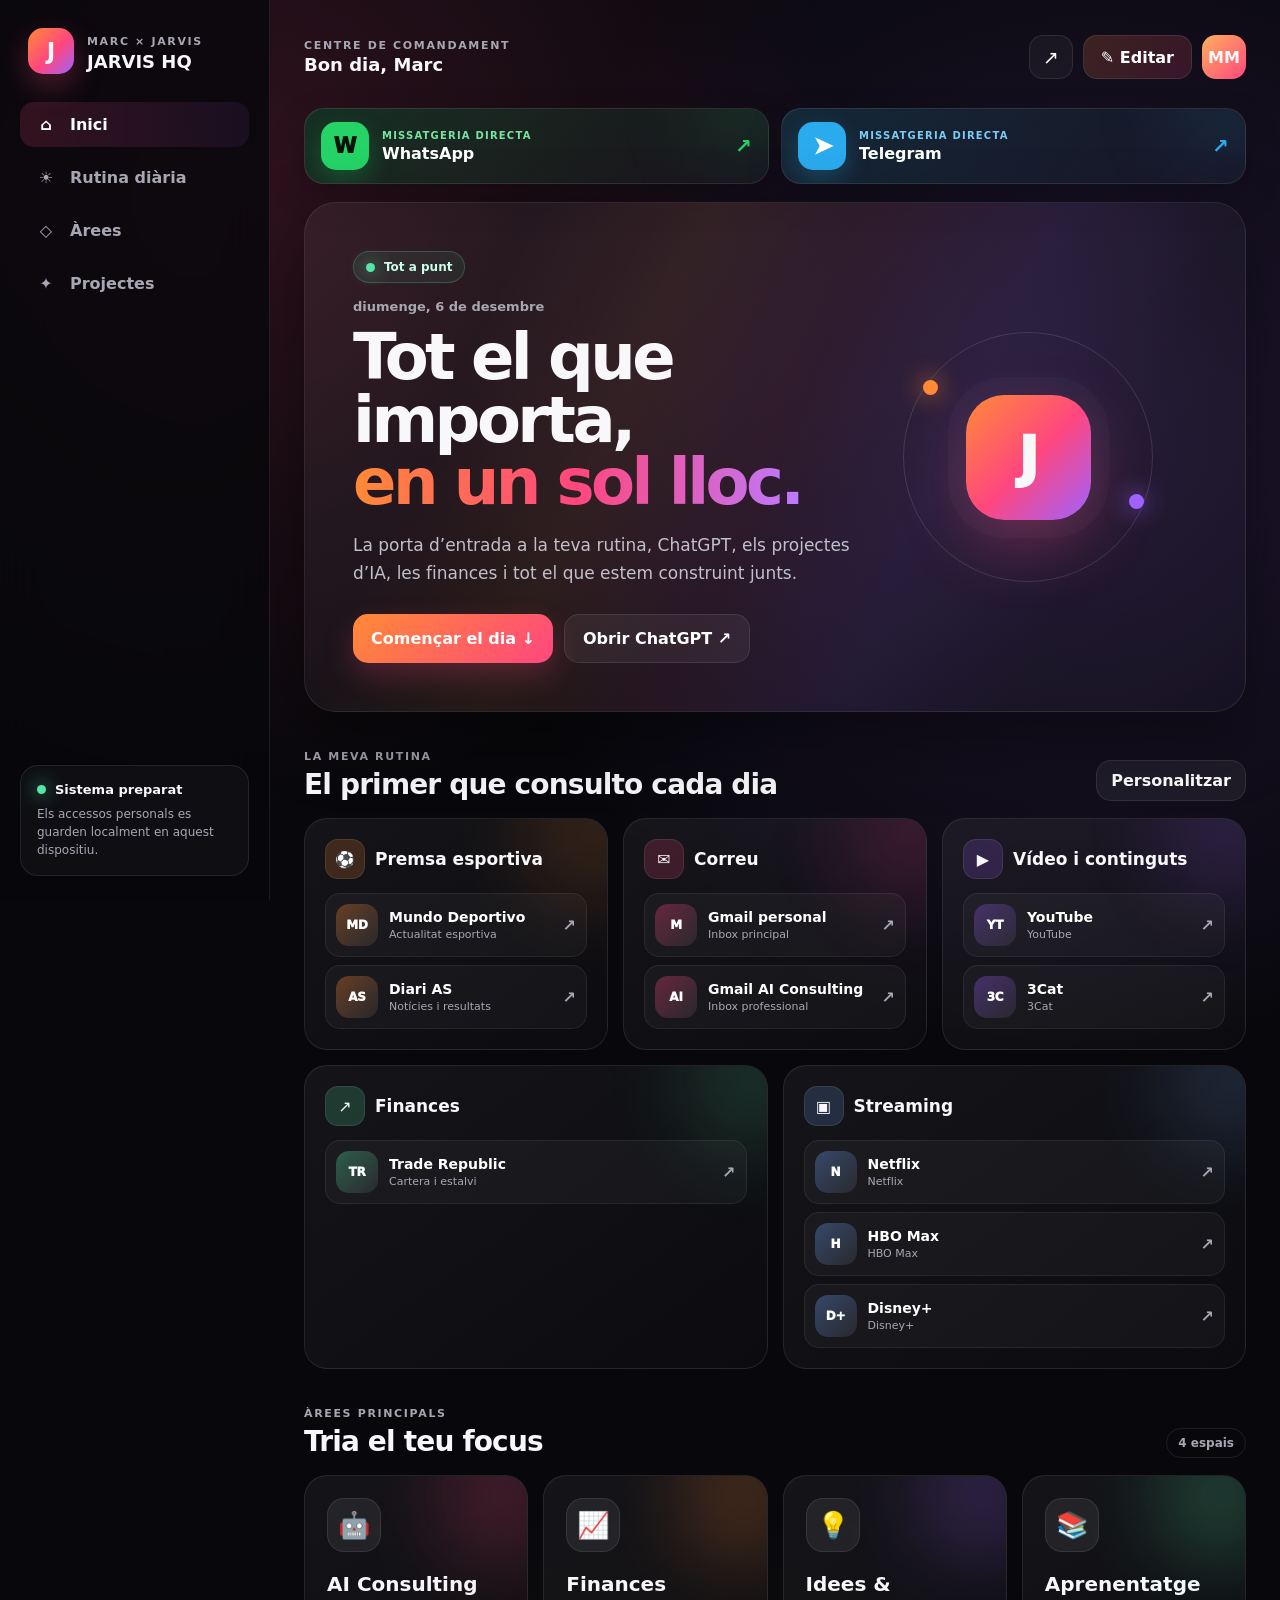
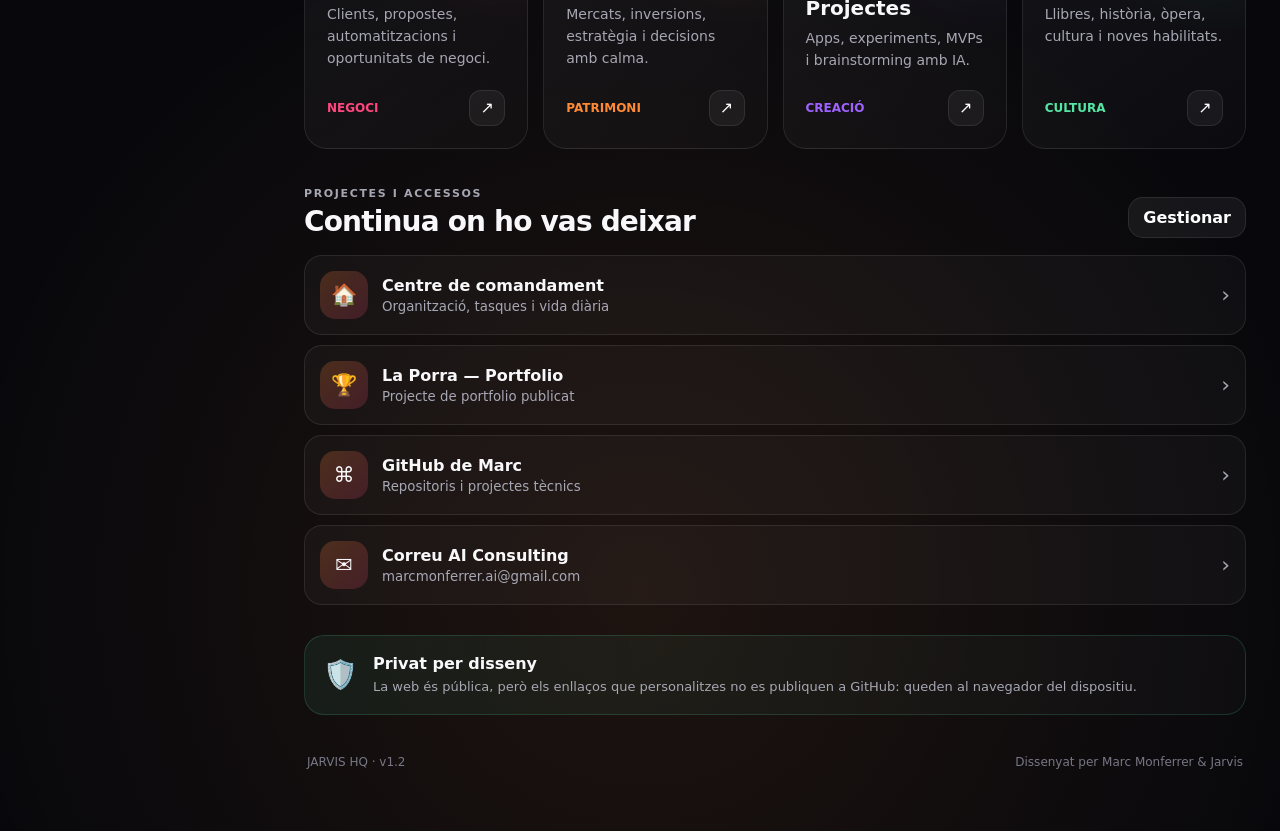
==== index.html @ e8ae00dd "Add WhatsApp and Telegram to top of portal" ====
<!doctype html>
<html lang="ca">
<head>
  <meta charset="utf-8">
  <meta name="viewport" content="width=device-width,initial-scale=1,viewport-fit=cover">
  <meta name="theme-color" content="#09090d">
  <meta name="application-name" content="JARVIS HQ">
  <meta name="apple-mobile-web-app-title" content="JARVIS HQ">
  <meta name="description" content="JARVIS HQ — El centre de comandament personal de Marc Monferrer.">
  <link rel="canonical" href="https://marcmonferrer.github.io/jarvis-hq/">

  <meta property="og:type" content="website">
  <meta property="og:locale" content="ca_ES">
  <meta property="og:site_name" content="JARVIS HQ">
  <meta property="og:title" content="JARVIS HQ · Marc Monferrer">
  <meta property="og:description" content="El centre de comandament personal de Marc: rutina, IA Consulting, finances i projectes.">
  <meta property="og:url" content="https://marcmonferrer.github.io/jarvis-hq/">
  <meta property="og:image" content="https://marcmonferrer.github.io/jarvis-hq/social-card.png?v=1">
  <meta property="og:image:secure_url" content="https://marcmonferrer.github.io/jarvis-hq/social-card.png?v=1">
  <meta property="og:image:type" content="image/png">
  <meta property="og:image:width" content="600">
  <meta property="og:image:height" content="315">
  <meta property="og:image:alt" content="JARVIS HQ — Marc × Jarvis">

  <meta name="twitter:card" content="summary_large_image">
  <meta name="twitter:title" content="JARVIS HQ · Marc Monferrer">
  <meta name="twitter:description" content="El centre de comandament personal de Marc.">
  <meta name="twitter:image" content="https://marcmonferrer.github.io/jarvis-hq/social-card.png?v=1">

  <title>JARVIS HQ</title>
  <link rel="icon" href="favicon.svg?v=1" type="image/svg+xml">
  <link rel="icon" href="favicon-32.png?v=1" type="image/png" sizes="32x32">
  <link rel="stylesheet" href="styles.css?v=7">
  <link rel="stylesheet" href="messaging.css?v=1">
</head>
<body>
<div class="shell">
  <aside id="sidebar" aria-label="Navegació d’escriptori">
    <div class="brand">
      <div class="brandmark" aria-hidden="true">J</div>
      <div><small>MARC × JARVIS</small><strong>JARVIS HQ</strong></div>
    </div>

    <nav class="nav">
      <button class="active" data-go="top"><span>⌂</span>Inici</button>
      <button data-go="routine"><span>☀</span>Rutina diària</button>
      <button data-go="areas"><span>◇</span>Àrees</button>
      <button data-go="accessos"><span>✦</span>Projectes</button>
    </nav>

    <div class="sidecard">
      <div class="online"><i></i>Sistema preparat</div>
      <p>Els accessos personals es guarden localment en aquest dispositiu.</p>
    </div>
  </aside>

  <main id="top">
    <header class="topbar">
      <div class="titlewrap">
        <details class="mobile-nav" id="mobileNav">
          <summary class="iconbtn" aria-label="Obrir menú">☰</summary>
          <nav class="mobile-panel" aria-label="Navegació mòbil">
            <div class="mobile-panel-head">
              <div><small>MARC × JARVIS</small><strong>Menú</strong></div>
            </div>
            <button data-go="top"><span>⌂</span><div><strong>Inici</strong><small>Centre de comandament</small></div><b>›</b></button>
            <button data-go="routine"><span>☀</span><div><strong>Rutina diària</strong><small>Premsa, correu i eines</small></div><b>›</b></button>
            <button data-go="areas"><span>◇</span><div><strong>Àrees</strong><small>Consulting, finances i aprenentatge</small></div><b>›</b></button>
            <button data-go="accessos"><span>✦</span><div><strong>Projectes</strong><small>Xats i accessos fixats</small></div><b>›</b></button>
          </nav>
        </details>

        <div>
          <div class="eyebrow">CENTRE DE COMANDAMENT</div>
          <h1 id="greeting">Hola, Marc</h1>
        </div>
      </div>

      <div class="actions">
        <button class="iconbtn" id="share" title="Compartir" aria-label="Compartir JARVIS HQ">↗</button>
        <button class="editbtn" id="edit">✎ Editar</button>
        <div class="avatar" aria-label="Marc Monferrer">MM</div>
      </div>
    </header>

    <section class="messaging-dock" aria-label="Missatgeria directa">
      <button class="messaging-link whatsapp" data-messaging="whatsapp" aria-label="Obrir WhatsApp">
        <span class="messaging-icon" aria-hidden="true">W</span>
        <span class="messaging-copy"><small>MISSATGERIA DIRECTA</small><strong>WhatsApp</strong></span>
        <span class="messaging-arrow" aria-hidden="true">↗</span>
      </button>
      <button class="messaging-link telegram" data-messaging="telegram" aria-label="Obrir Telegram">
        <span class="messaging-icon" aria-hidden="true">➤</span>
        <span class="messaging-copy"><small>MISSATGERIA DIRECTA</small><strong>Telegram</strong></span>
        <span class="messaging-arrow" aria-hidden="true">↗</span>
      </button>
    </section>

    <section class="hero">
      <div class="hero-copy">
        <span class="status"><i></i> Tot a punt</span>
        <div class="today" id="today"></div>
        <h2>Tot el que importa,<br><span>en un sol lloc.</span></h2>
        <p>La porta d’entrada a la teva rutina, ChatGPT, els projectes d’IA, les finances i tot el que estem construint junts.</p>
        <div class="heroactions">
          <button class="primary" data-go="routine">Començar el dia ↓</button>
          <button class="secondary" data-open="command">Obrir ChatGPT ↗</button>
        </div>
      </div>
      <div class="visual" aria-hidden="true">
        <div class="orbit"></div>
        <div class="core">J</div>
      </div>
    </section>

    <section class="block" id="routine">
      <div class="sectionhead">
        <div><div class="eyebrow">LA MEVA RUTINA</div><h3>El primer que consulto cada dia</h3></div>
        <button class="secondary compact" id="customize">Personalitzar</button>
      </div>
      <div class="routine-grid" id="routineGrid"></div>
    </section>

    <section class="block" id="areas">
      <div class="sectionhead">
        <div><div class="eyebrow">ÀREES PRINCIPALS</div><h3>Tria el teu focus</h3></div>
        <span class="pill">4 espais</span>
      </div>
      <div class="grid" id="cards"></div>
    </section>

    <section class="block" id="accessos">
      <div class="sectionhead">
        <div><div class="eyebrow">PROJECTES I ACCESSOS</div><h3>Continua on ho vas deixar</h3></div>
        <button class="secondary compact" id="manage">Gestionar</button>
      </div>
      <div class="quick" id="quick"></div>
    </section>

    <div class="privacy">
      <div aria-hidden="true">🛡️</div>
      <div><strong>Privat per disseny</strong><p>La web és pública, però els enllaços que personalitzes no es publiquen a GitHub: queden al navegador del dispositiu.</p></div>
    </div>

    <footer><span>JARVIS HQ · v1.2</span><span>Dissenyat per Marc Monferrer &amp; Jarvis</span></footer>
  </main>
</div>

<dialog id="dialog">
  <form method="dialog" class="modal" id="form">
    <div class="modalhead">
      <div><div class="eyebrow">CONFIGURACIÓ LOCAL</div><h3>Personalitza els accessos</h3></div>
      <button class="close" value="cancel" aria-label="Tancar">×</button>
    </div>
    <p class="intro">Enganxa l’enllaç de cada servei, xat o projecte. Els canvis només es desen en aquest dispositiu.</p>
    <div class="fields" id="fields"></div>
    <div class="modalactions">
      <button type="button" class="reset" id="reset">Restablir valors</button>
      <div><button class="secondary" value="cancel">Cancel·lar</button><button class="primary" value="default">Desar canvis</button></div>
    </div>
  </form>
</dialog>

<div class="toast" id="toast" role="status" aria-live="polite"></div>
<script src="app.js?v=7"></script>
<script src="messaging.js?v=1"></script>
</body>
</html>
---- styles.css ----
:root{
  --bg:#08080c;
  --panel:#111117;
  --panel-2:#16161e;
  --line:rgba(255,255,255,.09);
  --text:#f8f8fb;
  --muted:#a7a7b4;
  --orange:#ff8a36;
  --pink:#ff477e;
  --purple:#9f62ff;
  --green:#55e6a5;
  --shadow:0 24px 70px rgba(0,0,0,.45)
}

*{box-sizing:border-box}
html{scroll-behavior:smooth}
body{
  margin:0;
  min-height:100vh;
  color:var(--text);
  font-family:Inter,ui-sans-serif,system-ui,-apple-system,BlinkMacSystemFont,"Segoe UI",sans-serif;
  background:
    radial-gradient(circle at 18% 8%,rgba(255,71,126,.16),transparent 25%),
    radial-gradient(circle at 85% 18%,rgba(159,98,255,.16),transparent 27%),
    radial-gradient(circle at 50% 90%,rgba(255,138,54,.09),transparent 30%),
    var(--bg)
}

button,input{font:inherit}
button{cursor:pointer}
button:focus-visible,[tabindex]:focus-visible,summary:focus-visible,input:focus-visible{
  outline:3px solid rgba(255,138,54,.45);
  outline-offset:3px
}

.shell{display:grid;grid-template-columns:270px minmax(0,1fr);min-height:100vh}

aside{
  position:sticky;
  top:0;
  height:100vh;
  padding:28px 20px;
  border-right:1px solid var(--line);
  background:rgba(8,8,12,.82);
  backdrop-filter:blur(24px);
  z-index:20
}

.brand{display:flex;align-items:center;gap:13px;padding:0 8px 28px}
.brandmark{
  width:46px;height:46px;border-radius:15px;display:grid;place-items:center;
  font-weight:900;font-size:23px;
  background:linear-gradient(135deg,var(--orange),var(--pink) 55%,var(--purple));
  box-shadow:0 12px 30px rgba(255,71,126,.28)
}
.brand small,.eyebrow{font-size:11px;letter-spacing:.15em;font-weight:800;color:var(--muted)}
.brand strong{display:block;font-size:18px;margin-top:2px}

.nav{display:grid;gap:8px}
.nav button{
  border:0;background:transparent;color:var(--muted);padding:13px 14px;border-radius:14px;
  text-align:left;display:flex;gap:12px;align-items:center;font-weight:700
}
.nav button:hover,.nav button.active{
  background:linear-gradient(90deg,rgba(255,71,126,.16),rgba(159,98,255,.08));
  color:#fff
}
.nav span{width:24px;text-align:center}

.sidecard{
  position:absolute;left:20px;right:20px;bottom:24px;padding:16px;
  border:1px solid var(--line);border-radius:18px;background:rgba(255,255,255,.035)
}
.online{display:flex;gap:9px;align-items:center;font-size:13px;font-weight:800}
.online i,.status i{
  width:9px;height:9px;border-radius:50%;background:var(--green);
  box-shadow:0 0 18px var(--green)
}
.sidecard p{font-size:12px;color:var(--muted);line-height:1.5;margin:8px 0 0}

main{min-width:0;padding:24px 34px 50px}
.topbar{height:66px;display:flex;align-items:center;justify-content:space-between;margin-bottom:18px}
.titlewrap,.actions{display:flex;align-items:center;gap:10px}
.topbar h1{font-size:18px;margin:2px 0 0}

.iconbtn,.editbtn{
  border:1px solid var(--line);color:#fff;background:rgba(255,255,255,.04);
  border-radius:14px;height:44px
}
.iconbtn{width:44px;font-size:19px;display:grid;place-items:center}
.editbtn{
  padding:0 17px;font-weight:800;
  background:linear-gradient(135deg,rgba(255,138,54,.18),rgba(255,71,126,.16))
}
.avatar{
  width:44px;height:44px;border-radius:14px;display:grid;place-items:center;font-weight:900;
  background:linear-gradient(135deg,#ffb05c,var(--pink))
}

.mobile-nav{display:none;position:relative}
.mobile-nav summary{list-style:none}
.mobile-nav summary::-webkit-details-marker{display:none}
.mobile-nav[open] summary{border-color:rgba(255,71,126,.38);background:rgba(255,71,126,.13)}
.mobile-panel{
  position:absolute;z-index:50;top:52px;left:0;width:min(330px,calc(100vw - 30px));
  padding:14px;border:1px solid rgba(255,255,255,.13);border-radius:22px;
  background:#111117;box-shadow:0 24px 70px rgba(0,0,0,.55)
}
.mobile-panel-head{padding:3px 4px 12px}
.mobile-panel-head small{display:block;color:#8d8d9b;font-size:10px;font-weight:800;letter-spacing:.16em}
.mobile-panel-head strong{display:block;margin-top:3px;font-size:20px}
.mobile-panel>button{
  width:100%;min-height:62px;padding:10px 13px;border:1px solid rgba(255,255,255,.07);
  border-radius:16px;background:rgba(255,255,255,.035);color:#fff;
  display:grid;grid-template-columns:38px minmax(0,1fr) auto;gap:12px;align-items:center;
  text-align:left;margin-top:8px
}
.mobile-panel>button>span{
  width:38px;height:38px;border-radius:12px;display:grid;place-items:center;
  background:linear-gradient(135deg,rgba(255,138,54,.2),rgba(255,71,126,.16));font-size:19px
}
.mobile-panel strong{display:block;font-size:15px}
.mobile-panel small{display:block;margin-top:3px;color:#9999a7;font-size:11px;line-height:1.35}
.mobile-panel b{color:#8e8e9c;font-size:22px;font-weight:500}

.hero{
  position:relative;overflow:hidden;min-height:390px;border:1px solid var(--line);
  border-radius:32px;padding:48px;background:linear-gradient(135deg,rgba(255,255,255,.055),rgba(255,255,255,.015));
  box-shadow:var(--shadow);display:grid;grid-template-columns:1.2fr .8fr;align-items:center
}
.hero:before{
  content:"";position:absolute;inset:-2px;
  background:linear-gradient(115deg,transparent 20%,rgba(255,138,54,.08),rgba(255,71,126,.08),rgba(159,98,255,.08),transparent 80%);
  pointer-events:none
}
.hero-copy{position:relative;z-index:2}
.status{
  display:inline-flex;align-items:center;gap:9px;border:1px solid rgba(85,230,165,.24);
  background:rgba(85,230,165,.08);color:#caffea;padding:8px 12px;border-radius:99px;
  font-size:12px;font-weight:800
}
.today{color:var(--muted);font-weight:750;font-size:13px;margin-top:16px}
.hero h2{
  font-size:clamp(39px,5vw,70px);line-height:.98;letter-spacing:-.055em;
  margin:12px 0 17px;max-width:760px
}
.hero h2 span{
  background:linear-gradient(90deg,var(--orange),var(--pink),#bc7aff);
  -webkit-background-clip:text;background-clip:text;color:transparent
}
.hero p{max-width:620px;color:#c0c0cb;font-size:17px;line-height:1.65}
.heroactions{display:flex;gap:11px;flex-wrap:wrap;margin-top:27px}

.primary,.secondary{
  border-radius:15px;padding:14px 18px;font-weight:900;color:#fff
}
.primary{
  border:0;background:linear-gradient(135deg,var(--orange),var(--pink));
  box-shadow:0 12px 30px rgba(255,71,126,.24)
}
.secondary{background:rgba(255,255,255,.06);border:1px solid var(--line)}
.compact{padding:10px 14px}

.visual{height:270px;position:relative;display:grid;place-items:center}
.core{
  width:125px;height:125px;border-radius:38px;display:grid;place-items:center;
  font-size:55px;font-weight:950;background:linear-gradient(135deg,var(--orange),var(--pink) 52%,var(--purple));
  box-shadow:0 0 0 18px rgba(255,255,255,.025),0 25px 65px rgba(255,71,126,.3);
  animation:float 4s ease-in-out infinite
}
.orbit{
  position:absolute;border:1px solid rgba(255,255,255,.12);border-radius:50%;
  width:250px;height:250px;animation:spin 18s linear infinite
}
.orbit:before,.orbit:after{
  content:"";position:absolute;width:15px;height:15px;border-radius:50%;
  background:var(--orange);box-shadow:0 0 24px var(--orange)
}
.orbit:before{left:19px;top:47px}
.orbit:after{right:8px;bottom:72px;background:var(--purple);box-shadow:0 0 24px var(--purple)}
@keyframes float{50%{transform:translateY(-10px) rotate(2deg)}}
@keyframes spin{to{transform:rotate(360deg)}}

section.block{margin-top:38px;scroll-margin-top:20px}
.sectionhead{display:flex;align-items:end;justify-content:space-between;gap:18px;margin-bottom:17px}
.sectionhead h3{font-size:28px;margin:5px 0 0;letter-spacing:-.03em}
.pill{
  border:1px solid var(--line);border-radius:99px;color:var(--muted);
  padding:7px 11px;font-size:12px;font-weight:800;white-space:nowrap
}

.routine-grid{display:grid;grid-template-columns:repeat(12,1fr);gap:15px}
.routine-card{
  grid-column:span 4;position:relative;overflow:hidden;padding:20px;
  border:1px solid var(--line);border-radius:23px;
  background:linear-gradient(145deg,rgba(255,255,255,.055),rgba(255,255,255,.018))
}
.routine-card:nth-child(4),.routine-card:nth-child(5){grid-column:span 6}
.routine-card:before{
  content:"";position:absolute;width:140px;height:140px;border-radius:50%;filter:blur(42px);
  opacity:.16;right:-55px;top:-55px;background:var(--accent)
}
.routine-head{position:relative;display:flex;align-items:center;gap:10px;margin-bottom:14px}
.routine-head>span{
  width:40px;height:40px;border-radius:13px;display:grid;place-items:center;
  background:color-mix(in srgb,var(--accent) 18%,transparent);border:1px solid var(--line)
}
.routine-head h4{margin:0;font-size:17px}
.app-list{position:relative;display:grid;gap:8px}
.app-link{
  width:100%;display:grid;grid-template-columns:42px 1fr auto;align-items:center;gap:11px;
  padding:10px;border:1px solid rgba(255,255,255,.07);border-radius:15px;
  background:rgba(255,255,255,.035);color:#fff;text-align:left;transition:.2s
}
.app-link:hover{background:rgba(255,255,255,.07);transform:translateX(2px)}
.app-badge{
  width:42px;height:42px;border-radius:13px;display:grid;place-items:center;
  font-size:12px;font-weight:950;letter-spacing:-.02em;
  background:linear-gradient(135deg,color-mix(in srgb,var(--accent) 35%,#15151b),rgba(255,255,255,.07))
}
.app-link strong{display:block;font-size:14px}
.app-link small{display:block;color:var(--muted);margin-top:3px;font-size:11px}
.app-link b{font-size:16px;color:var(--muted)}

.grid{display:grid;grid-template-columns:repeat(4,1fr);gap:15px}
.card{
  position:relative;overflow:hidden;min-height:220px;border:1px solid var(--line);
  border-radius:23px;padding:22px;background:linear-gradient(145deg,rgba(255,255,255,.055),rgba(255,255,255,.018));
  transition:.25s;display:flex;flex-direction:column
}
.card:hover{transform:translateY(-5px);border-color:rgba(255,255,255,.18);box-shadow:0 20px 45px rgba(0,0,0,.28)}
.card:before{
  content:"";position:absolute;width:140px;height:140px;border-radius:50%;filter:blur(38px);
  opacity:.2;right:-45px;top:-50px;background:var(--accent)
}
.cardicon{
  width:54px;height:54px;border-radius:17px;display:grid;place-items:center;
  font-size:26px;background:rgba(255,255,255,.07);border:1px solid var(--line)
}
.card h4{font-size:20px;margin:20px 0 8px}
.card p{color:var(--muted);font-size:14px;line-height:1.55;margin:0}
.cardfooter{margin-top:auto;display:flex;justify-content:space-between;align-items:center;padding-top:18px}
.cardfooter span{font-size:12px;font-weight:800;color:var(--accent)}
.open{width:36px;height:36px;border-radius:12px;border:1px solid var(--line);background:rgba(255,255,255,.05);color:#fff}

.quick{display:grid;gap:10px}
.quickitem{
  display:grid;grid-template-columns:48px 1fr auto;gap:14px;align-items:center;
  padding:15px;border:1px solid var(--line);border-radius:18px;
  background:rgba(255,255,255,.03);transition:.2s
}
.quickitem:hover{background:rgba(255,255,255,.055);transform:translateX(3px)}
.quickico{
  width:48px;height:48px;border-radius:15px;display:grid;place-items:center;font-size:21px;
  background:linear-gradient(135deg,rgba(255,138,54,.22),rgba(255,71,126,.18))
}
.quickitem strong{display:block}
.quickitem small{display:block;color:var(--muted);margin-top:4px}
.arrow{color:var(--muted);font-size:22px}

.privacy{
  margin-top:30px;border:1px solid rgba(85,230,165,.17);
  background:linear-gradient(90deg,rgba(85,230,165,.07),rgba(255,255,255,.02));
  border-radius:20px;padding:18px;display:flex;gap:15px;align-items:center
}
.privacy>div:first-child{font-size:28px}
.privacy p{margin:4px 0 0;color:var(--muted);font-size:13px;line-height:1.5}

footer{display:flex;justify-content:space-between;color:#777785;font-size:12px;margin-top:28px;padding:12px 3px}

dialog{
  border:1px solid var(--line);border-radius:26px;background:#101016;color:#fff;
  width:min(720px,calc(100% - 28px));max-height:min(820px,calc(100vh - 28px));
  box-shadow:var(--shadow);padding:0
}
dialog::backdrop{background:rgba(0,0,0,.72);backdrop-filter:blur(8px)}
.modal{padding:26px}
.modalhead{display:flex;justify-content:space-between;gap:20px;align-items:start}
.modal h3{font-size:25px;margin:5px 0}
.close{
  border:1px solid var(--line);background:rgba(255,255,255,.05);
  color:#fff;width:40px;height:40px;border-radius:13px;font-size:22px
}
.intro{color:var(--muted);line-height:1.55;font-size:14px}
.fields{display:grid;gap:13px;margin:22px 0}
.field label{display:block;font-size:12px;font-weight:850;margin:0 0 7px}
.field input{
  width:100%;border:1px solid var(--line);background:#09090d;color:#fff;
  border-radius:13px;padding:13px 14px;outline:none
}
.field input:focus{border-color:var(--pink);box-shadow:0 0 0 3px rgba(255,71,126,.1)}
.modalactions{display:flex;justify-content:space-between;gap:12px;flex-wrap:wrap}
.modalactions>div{display:flex;gap:9px}
.reset{border:0;background:transparent;color:#ff799e;font-weight:800}

.toast{
  position:fixed;left:50%;bottom:24px;transform:translate(-50%,30px);
  opacity:0;pointer-events:none;background:#f4f4f7;color:#111;
  padding:12px 16px;border-radius:13px;font-weight:800;transition:.25s;z-index:100
}
.toast.show{opacity:1;transform:translate(-50%,0)}

@media(max-width:1150px){
  .grid{grid-template-columns:repeat(2,1fr)}
  .routine-card{grid-column:span 6}
  .routine-card:nth-child(5){grid-column:span 12}
  .hero{grid-template-columns:1fr}
  .visual{position:absolute;right:-80px;top:45px;opacity:.34}
}

@media(max-width:760px){
  .shell{display:block}
  aside{display:none}
  .mobile-nav{display:block}
  main{padding:15px 15px 35px}
  .topbar{height:60px}
  .topbar .eyebrow{display:none}
  .topbar h1{font-size:16px}
  .editbtn{padding:0 12px}
  .avatar{display:none}
  .hero{min-height:0;padding:30px 22px;border-radius:25px}
  .hero h2{font-size:43px}
  .hero p{font-size:15px}
  .visual{display:none}
  .heroactions{max-width:285px}
  .heroactions button{width:100%}
  .routine-grid{grid-template-columns:1fr}
  .routine-card,.routine-card:nth-child(4),.routine-card:nth-child(5){grid-column:auto}
  .grid{grid-template-columns:1fr}
  .card{min-height:190px}
  .sectionhead{align-items:center}
  .sectionhead h3{font-size:24px}
  .quickitem{grid-template-columns:44px 1fr auto;padding:13px}
  .quickico{width:44px;height:44px}
  footer{display:grid;gap:7px}
  dialog{max-height:calc(100vh - 18px)}
  .modal{padding:20px}
  .modalactions>div{width:100%}
  .modalactions>div button{flex:1}
}

@media(prefers-reduced-motion:reduce){
  html{scroll-behavior:auto}
  *,*:before,*:after{animation-duration:.01ms!important;animation-iteration-count:1!important;transition-duration:.01ms!important}
}
---- messaging.css ----
.messaging-dock{
  display:grid;
  grid-template-columns:repeat(2,minmax(0,1fr));
  gap:12px;
  margin:0 0 18px
}

.messaging-link{
  --app-color:#fff;
  position:relative;
  overflow:hidden;
  min-height:74px;
  padding:13px 16px;
  border:1px solid rgba(255,255,255,.1);
  border-radius:20px;
  background:linear-gradient(135deg,color-mix(in srgb,var(--app-color) 16%,#111117),rgba(255,255,255,.025));
  color:#fff;
  display:grid;
  grid-template-columns:48px minmax(0,1fr) auto;
  gap:13px;
  align-items:center;
  text-align:left;
  box-shadow:0 14px 36px rgba(0,0,0,.2);
  transition:transform .2s,border-color .2s,background .2s
}

.messaging-link:before{
  content:"";
  position:absolute;
  width:130px;
  height:130px;
  right:-55px;
  top:-70px;
  border-radius:50%;
  background:var(--app-color);
  filter:blur(44px);
  opacity:.14;
  pointer-events:none
}

.messaging-link:hover{
  transform:translateY(-2px);
  border-color:color-mix(in srgb,var(--app-color) 45%,rgba(255,255,255,.1));
  background:linear-gradient(135deg,color-mix(in srgb,var(--app-color) 21%,#111117),rgba(255,255,255,.04))
}

.messaging-link:active{transform:scale(.99)}
.messaging-link.whatsapp{--app-color:#25d366}
.messaging-link.telegram{--app-color:#2aabee}

.messaging-icon{
  position:relative;
  width:48px;
  height:48px;
  border-radius:15px;
  display:grid;
  place-items:center;
  background:var(--app-color);
  color:#07120b;
  font-size:21px;
  font-weight:950;
  box-shadow:0 10px 24px color-mix(in srgb,var(--app-color) 25%,transparent)
}

.telegram .messaging-icon{color:#fff;font-size:24px;padding-left:2px}
.messaging-copy{position:relative;min-width:0}
.messaging-copy small{
  display:block;
  margin-bottom:3px;
  color:color-mix(in srgb,var(--app-color) 62%,#fff);
  font-size:10px;
  font-weight:900;
  letter-spacing:.12em
}
.messaging-copy strong{display:block;font-size:16px}
.messaging-arrow{position:relative;color:var(--app-color);font-size:20px;font-weight:800}

@media(max-width:760px){
  .messaging-dock{gap:9px;margin-bottom:13px}
  .messaging-link{
    min-height:67px;
    padding:10px 11px;
    grid-template-columns:43px minmax(0,1fr) auto;
    gap:10px;
    border-radius:17px
  }
  .messaging-icon{width:43px;height:43px;border-radius:13px;font-size:18px}
  .telegram .messaging-icon{font-size:21px}
  .messaging-copy strong{font-size:14px}
  .messaging-copy small{font-size:9px;letter-spacing:.08em}
  .messaging-arrow{font-size:17px}
}

@media(max-width:410px){
  .messaging-link{grid-template-columns:40px minmax(0,1fr);padding:10px}
  .messaging-icon{width:40px;height:40px}
  .messaging-arrow{display:none}
}
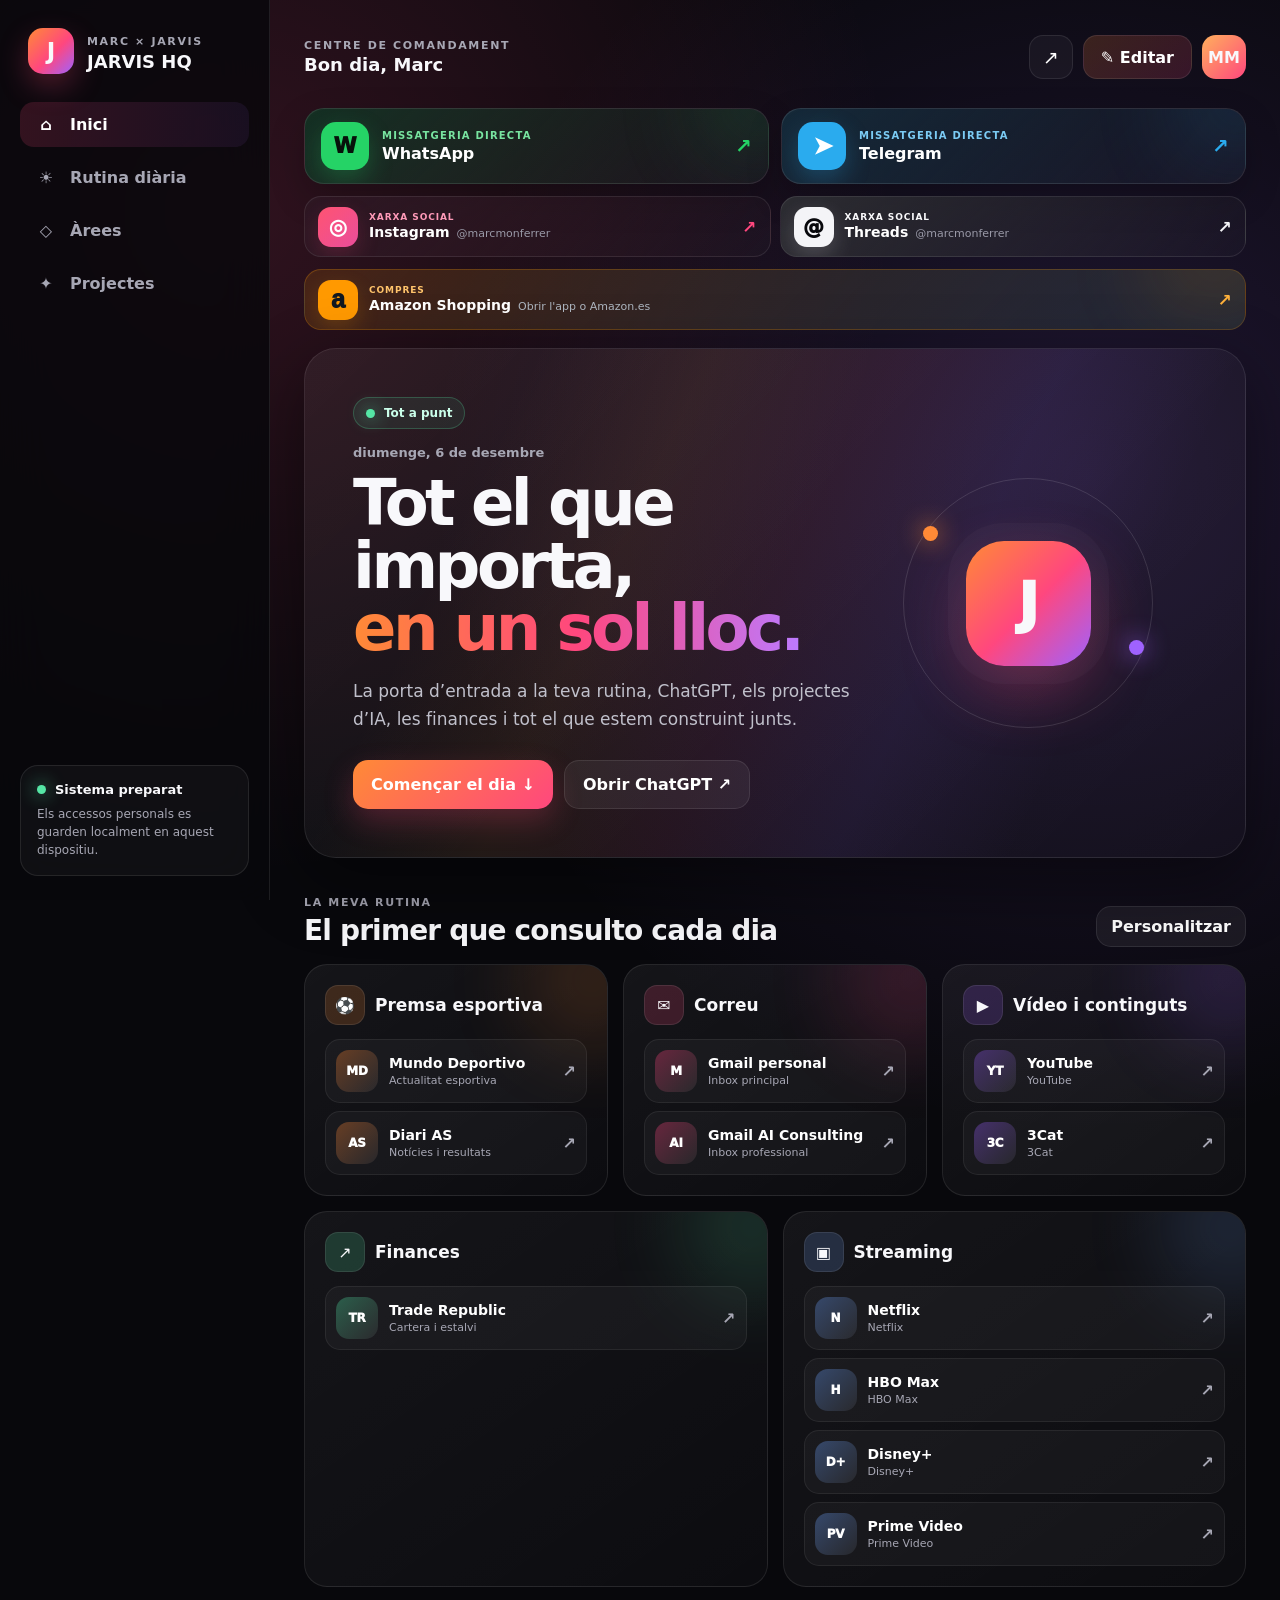
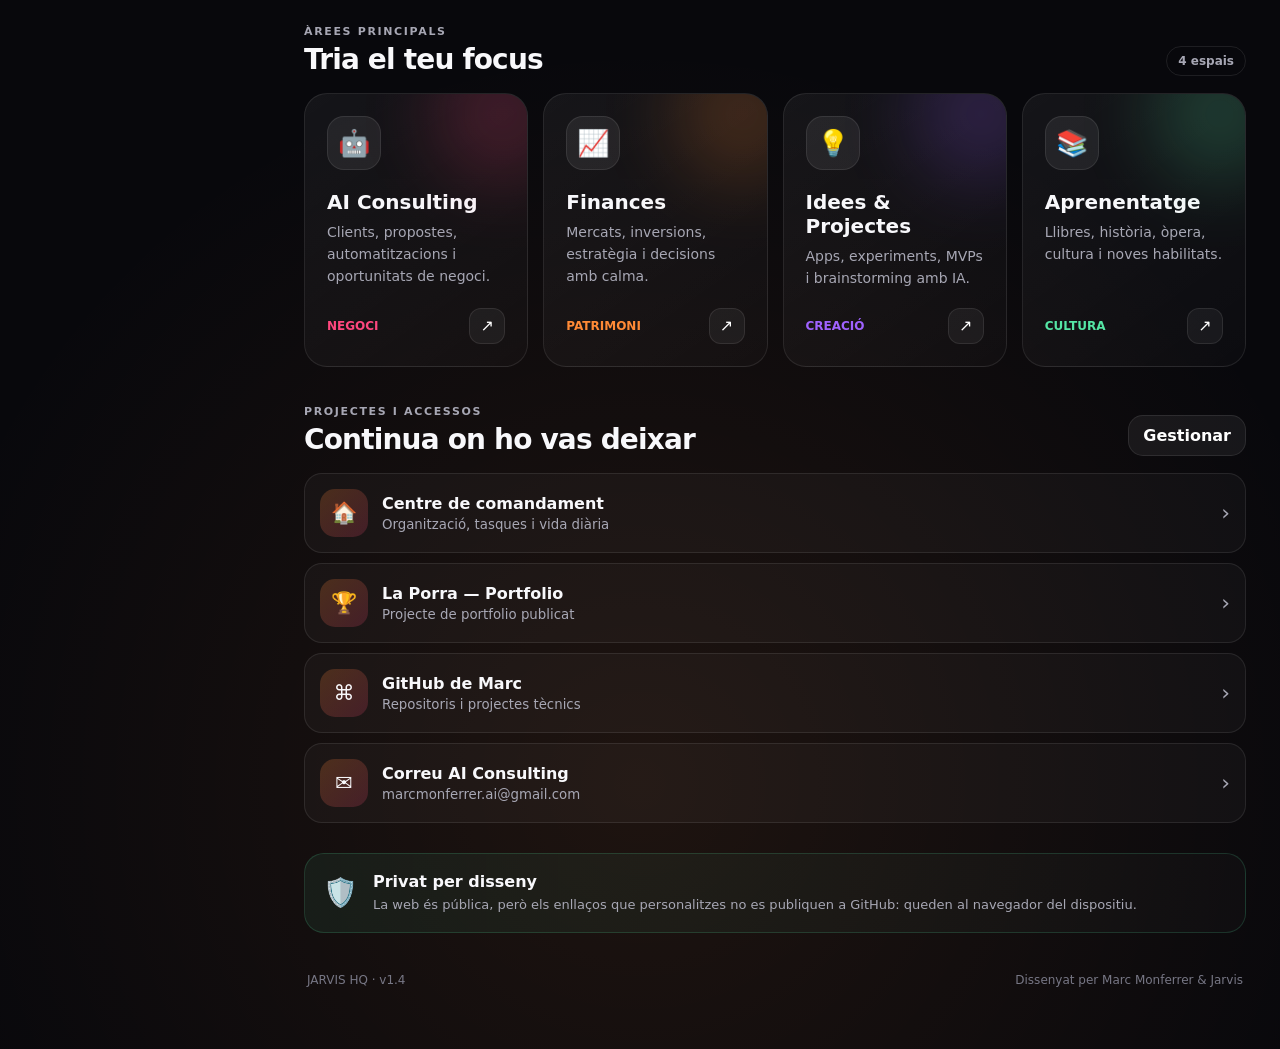
==== commit d14ab91a: "Refresh Amazon shortcut assets" ====
--- a/index.html
+++ b/index.html
@@ -31,7 +31,7 @@
   <link rel="icon" href="favicon.svg?v=1" type="image/svg+xml">
   <link rel="icon" href="favicon-32.png?v=1" type="image/png" sizes="32x32">
   <link rel="stylesheet" href="styles.css?v=7">
-  <link rel="stylesheet" href="messaging.css?v=1">
+  <link rel="stylesheet" href="messaging.css?v=2">
 </head>
 <body>
 <div class="shell">
@@ -142,7 +142,7 @@
       <div><strong>Privat per disseny</strong><p>La web és pública, però els enllaços que personalitzes no es publiquen a GitHub: queden al navegador del dispositiu.</p></div>
     </div>
 
-    <footer><span>JARVIS HQ · v1.2</span><span>Dissenyat per Marc Monferrer &amp; Jarvis</span></footer>
+    <footer><span>JARVIS HQ · v1.4</span><span>Dissenyat per Marc Monferrer &amp; Jarvis</span></footer>
   </main>
 </div>
 
@@ -163,6 +163,6 @@
 
 <div class="toast" id="toast" role="status" aria-live="polite"></div>
 <script src="app.js?v=7"></script>
-<script src="messaging.js?v=1"></script>
+<script src="messaging.js?v=2"></script>
 </body>
-</html>
+</html>
--- a/messaging.css
+++ b/messaging.css
@@ -74,6 +74,127 @@
 }
 .messaging-copy strong{display:block;font-size:16px}
 .messaging-arrow{position:relative;color:var(--app-color);font-size:20px;font-weight:800}
+
+.social-dock{
+  grid-column:1/-1;
+  display:grid;
+  grid-template-columns:repeat(2,minmax(0,1fr));
+  gap:9px
+}
+
+.social-link{
+  --social-color:#fff;
+  position:relative;
+  overflow:hidden;
+  min-height:61px;
+  padding:9px 13px;
+  border:1px solid rgba(255,255,255,.09);
+  border-radius:17px;
+  background:linear-gradient(135deg,color-mix(in srgb,var(--social-color) 12%,#111117),rgba(255,255,255,.02));
+  color:#fff;
+  display:grid;
+  grid-template-columns:40px minmax(0,1fr) auto;
+  gap:11px;
+  align-items:center;
+  text-align:left;
+  transition:transform .2s,border-color .2s,background .2s
+}
+
+.social-link:hover{
+  transform:translateY(-2px);
+  border-color:color-mix(in srgb,var(--social-color) 38%,rgba(255,255,255,.1));
+  background:linear-gradient(135deg,color-mix(in srgb,var(--social-color) 17%,#111117),rgba(255,255,255,.035))
+}
+.social-link:active{transform:scale(.99)}
+.social-link.instagram{--social-color:#ff477e}
+.social-link.threads{--social-color:#f4f4f7}
+
+.social-icon{
+  width:40px;
+  height:40px;
+  border-radius:13px;
+  display:grid;
+  place-items:center;
+  background:linear-gradient(135deg,color-mix(in srgb,var(--social-color) 82%,#ff8a36),color-mix(in srgb,var(--social-color) 78%,#9f62ff));
+  color:#fff;
+  font-size:21px;
+  font-weight:950;
+  box-shadow:0 9px 22px color-mix(in srgb,var(--social-color) 18%,transparent)
+}
+.threads .social-icon{background:#f4f4f7;color:#08080c}
+.social-copy{min-width:0}
+.social-copy small{
+  display:block;
+  color:color-mix(in srgb,var(--social-color) 55%,#fff);
+  font-size:9px;
+  font-weight:900;
+  letter-spacing:.1em
+}
+.social-copy strong{display:inline;font-size:14px}
+.social-copy em{display:inline;margin-left:7px;color:#9999a7;font-size:11px;font-style:normal}
+.social-arrow{color:var(--social-color);font-size:17px;font-weight:800}
+
+.shopping-dock{grid-column:1/-1}
+.shopping-link{
+  position:relative;
+  overflow:hidden;
+  width:100%;
+  min-height:61px;
+  padding:9px 13px;
+  border:1px solid rgba(255,153,0,.24);
+  border-radius:17px;
+  background:linear-gradient(135deg,rgba(255,153,0,.14),rgba(35,47,62,.72));
+  color:#fff;
+  display:grid;
+  grid-template-columns:40px minmax(0,1fr) auto;
+  gap:11px;
+  align-items:center;
+  text-align:left;
+  transition:transform .2s,border-color .2s,background .2s
+}
+.shopping-link:before{
+  content:"";
+  position:absolute;
+  width:150px;
+  height:100px;
+  right:-45px;
+  top:-55px;
+  border-radius:50%;
+  background:#ff9900;
+  filter:blur(42px);
+  opacity:.14
+}
+.shopping-link:hover{
+  transform:translateY(-2px);
+  border-color:rgba(255,153,0,.48);
+  background:linear-gradient(135deg,rgba(255,153,0,.19),rgba(35,47,62,.82))
+}
+.shopping-link:active{transform:scale(.99)}
+.shopping-icon{
+  position:relative;
+  width:40px;
+  height:40px;
+  border-radius:13px;
+  display:grid;
+  place-items:center;
+  background:#ff9900;
+  color:#111820;
+  font-family:Arial,sans-serif;
+  font-size:25px;
+  font-weight:950;
+  box-shadow:0 9px 22px rgba(255,153,0,.2)
+}
+.shopping-copy{position:relative;min-width:0}
+.shopping-copy small{
+  display:block;
+  color:#ffc46b;
+  font-size:9px;
+  font-weight:900;
+  letter-spacing:.1em
+}
+.shopping-copy strong{display:inline;font-size:14px}
+.shopping-copy em{display:inline;margin-left:7px;color:#aeb6c0;font-size:11px;font-style:normal}
+.shopping-arrow{position:relative;color:#ffb13b;font-size:17px;font-weight:800}
 
 @media(max-width:760px){
   .messaging-dock{gap:9px;margin-bottom:13px}
@@ -89,10 +210,26 @@
   .messaging-copy strong{font-size:14px}
   .messaging-copy small{font-size:9px;letter-spacing:.08em}
   .messaging-arrow{font-size:17px}
+  .social-link{padding:8px 10px;grid-template-columns:38px minmax(0,1fr) auto;gap:9px}
+  .social-icon{width:38px;height:38px;border-radius:12px;font-size:19px}
+  .social-copy strong{font-size:13px}
+  .social-copy em{display:block;margin:2px 0 0;font-size:10px}
+  .shopping-link{padding:8px 10px;grid-template-columns:38px minmax(0,1fr) auto;gap:9px}
+  .shopping-icon{width:38px;height:38px;border-radius:12px;font-size:23px}
+  .shopping-copy strong{font-size:13px}
+  .shopping-copy em{display:block;margin:2px 0 0;font-size:10px}
 }
 
 @media(max-width:410px){
   .messaging-link{grid-template-columns:40px minmax(0,1fr);padding:10px}
   .messaging-icon{width:40px;height:40px}
   .messaging-arrow{display:none}
-}
+  .social-link{grid-template-columns:36px minmax(0,1fr);padding:8px}
+  .social-icon{width:36px;height:36px}
+  .social-arrow{display:none}
+  .social-copy small{display:none}
+  .shopping-link{grid-template-columns:36px minmax(0,1fr);padding:8px}
+  .shopping-icon{width:36px;height:36px}
+  .shopping-arrow{display:none}
+  .shopping-copy small{display:none}
+}
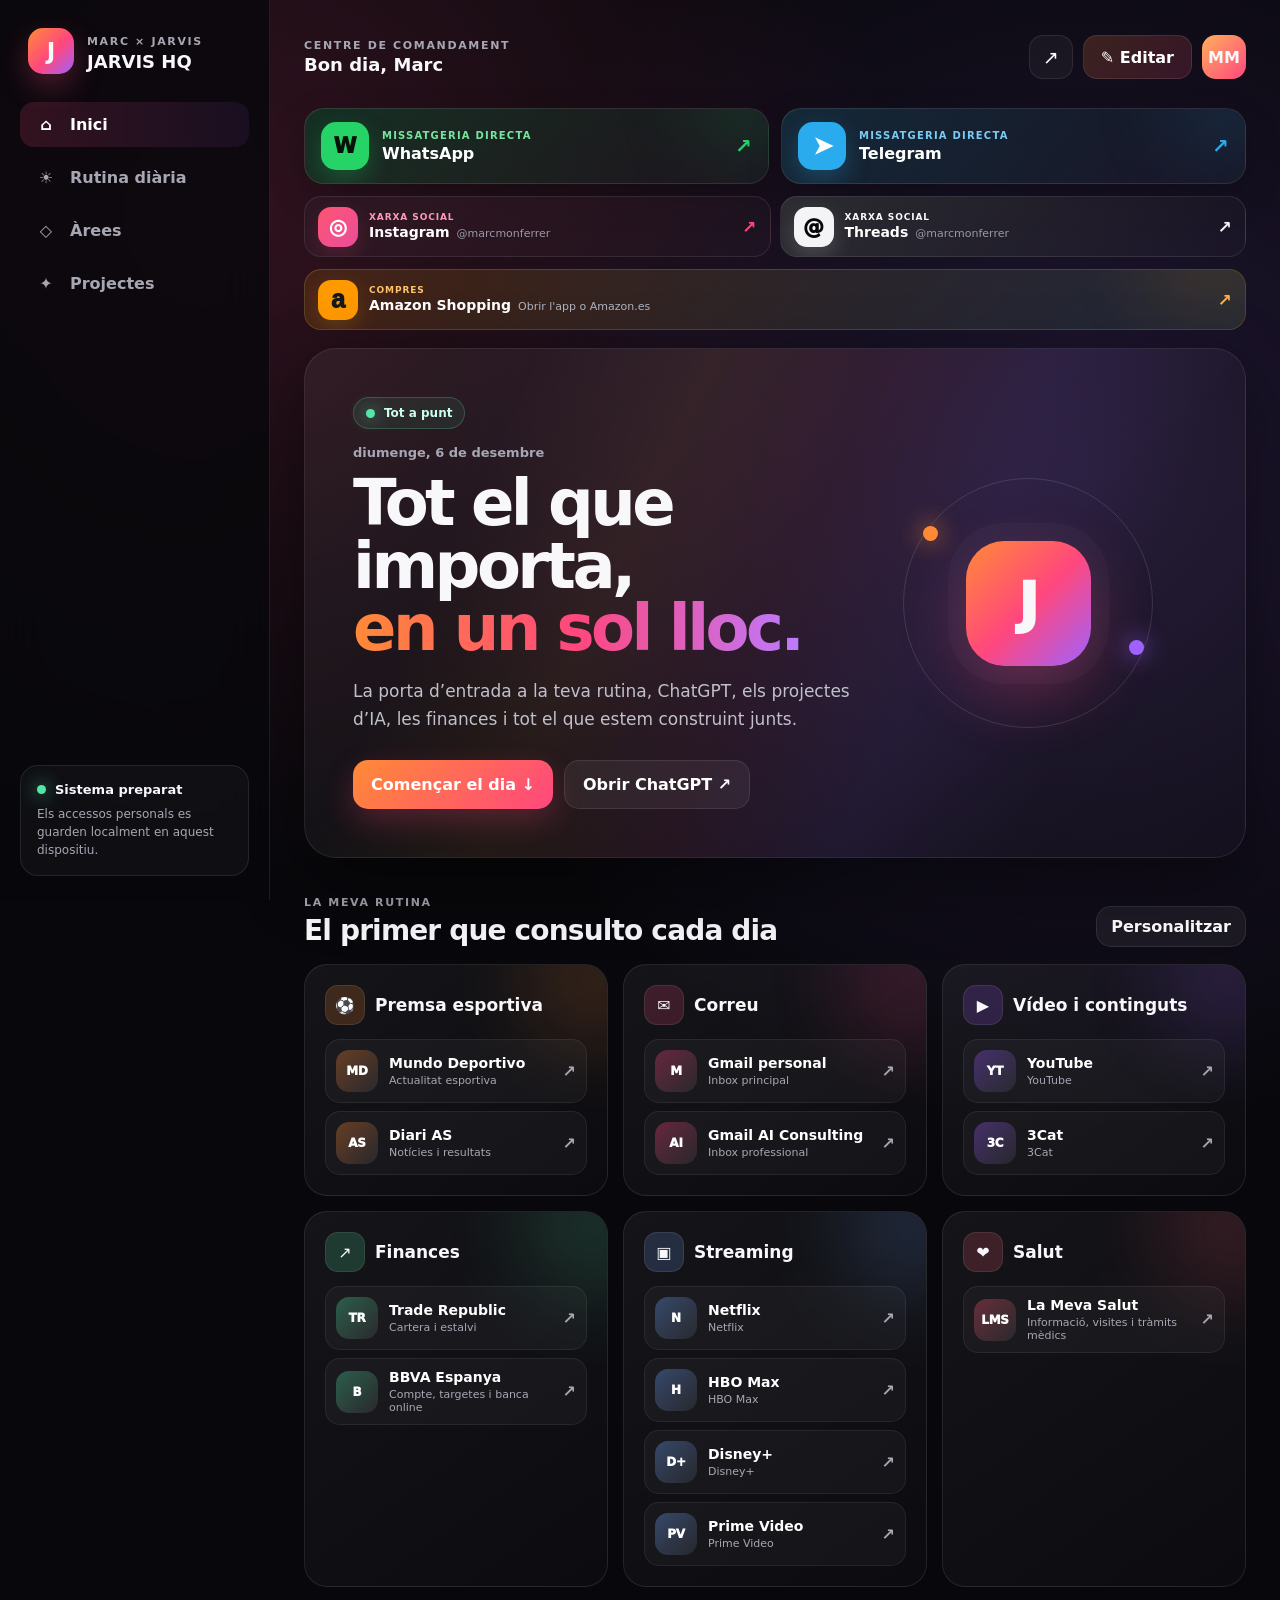
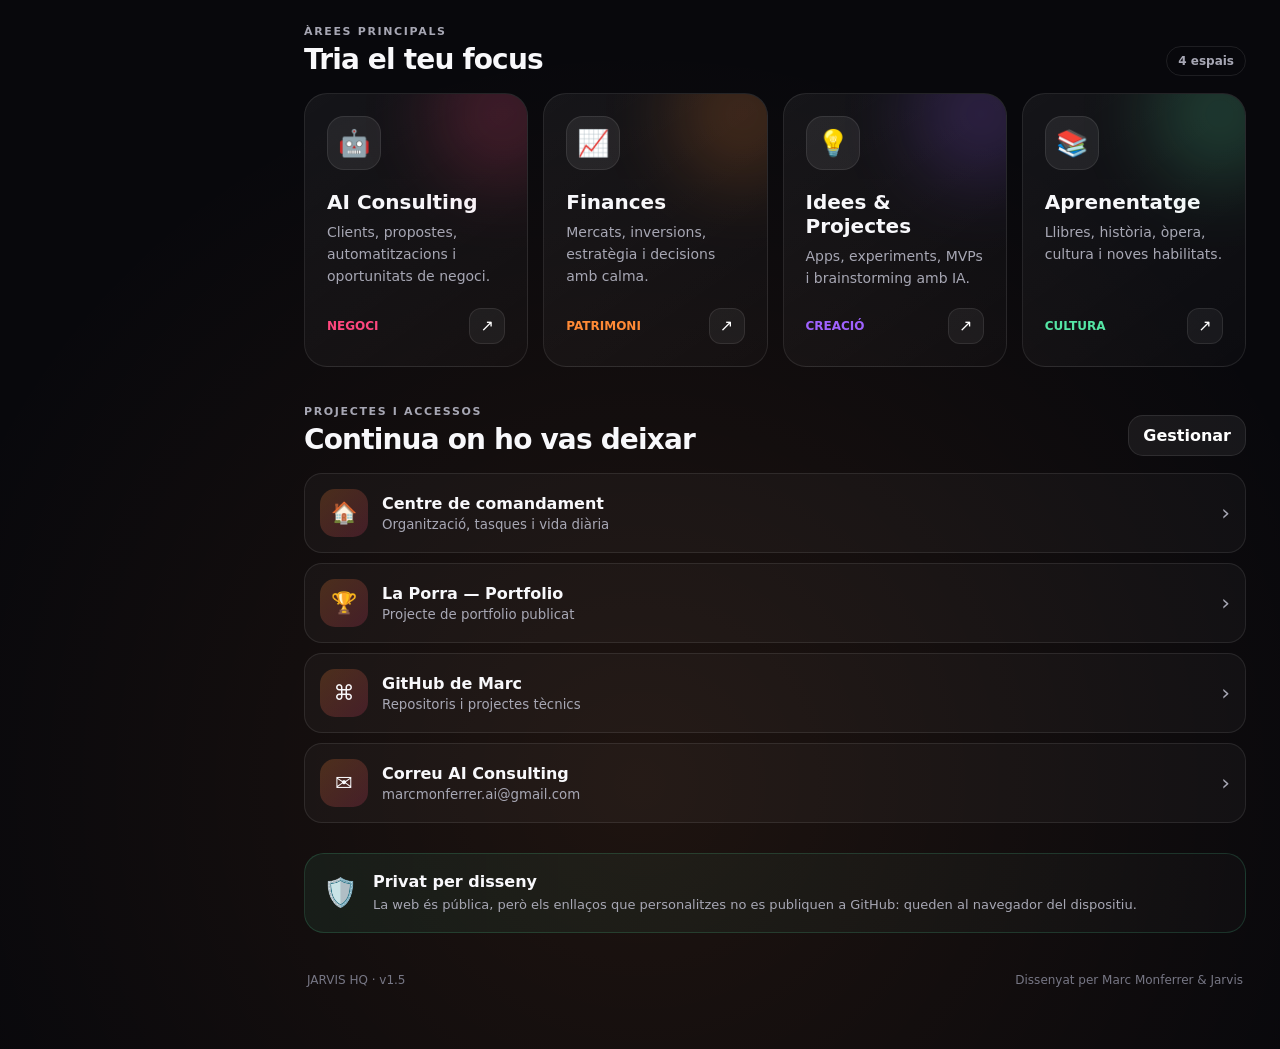
==== commit 89706a96: "Refresh portal assets for finance and health additions" ====
--- a/index.html
+++ b/index.html
@@ -31,7 +31,7 @@
   <link rel="icon" href="favicon.svg?v=1" type="image/svg+xml">
   <link rel="icon" href="favicon-32.png?v=1" type="image/png" sizes="32x32">
   <link rel="stylesheet" href="styles.css?v=7">
-  <link rel="stylesheet" href="messaging.css?v=2">
+  <link rel="stylesheet" href="messaging.css?v=3">
 </head>
 <body>
 <div class="shell">
@@ -142,7 +142,7 @@
       <div><strong>Privat per disseny</strong><p>La web és pública, però els enllaços que personalitzes no es publiquen a GitHub: queden al navegador del dispositiu.</p></div>
     </div>
 
-    <footer><span>JARVIS HQ · v1.4</span><span>Dissenyat per Marc Monferrer &amp; Jarvis</span></footer>
+    <footer><span>JARVIS HQ · v1.5</span><span>Dissenyat per Marc Monferrer &amp; Jarvis</span></footer>
   </main>
 </div>
 
@@ -163,6 +163,6 @@
 
 <div class="toast" id="toast" role="status" aria-live="polite"></div>
 <script src="app.js?v=7"></script>
-<script src="messaging.js?v=2"></script>
+<script src="messaging.js?v=3"></script>
 </body>
 </html>
--- a/messaging.css
+++ b/messaging.css
@@ -195,6 +195,17 @@
 .shopping-copy strong{display:inline;font-size:14px}
 .shopping-copy em{display:inline;margin-left:7px;color:#aeb6c0;font-size:11px;font-style:normal}
 .shopping-arrow{position:relative;color:#ffb13b;font-size:17px;font-weight:800}
+
+@media(min-width:1151px){
+  .routine-card:nth-child(4),
+  .routine-card:nth-child(5),
+  .routine-card:nth-child(6){grid-column:span 4}
+}
+
+@media(min-width:761px) and (max-width:1150px){
+  .routine-card:nth-child(5),
+  .routine-card:nth-child(6){grid-column:span 6}
+}
 
 @media(max-width:760px){
   .messaging-dock{gap:9px;margin-bottom:13px}
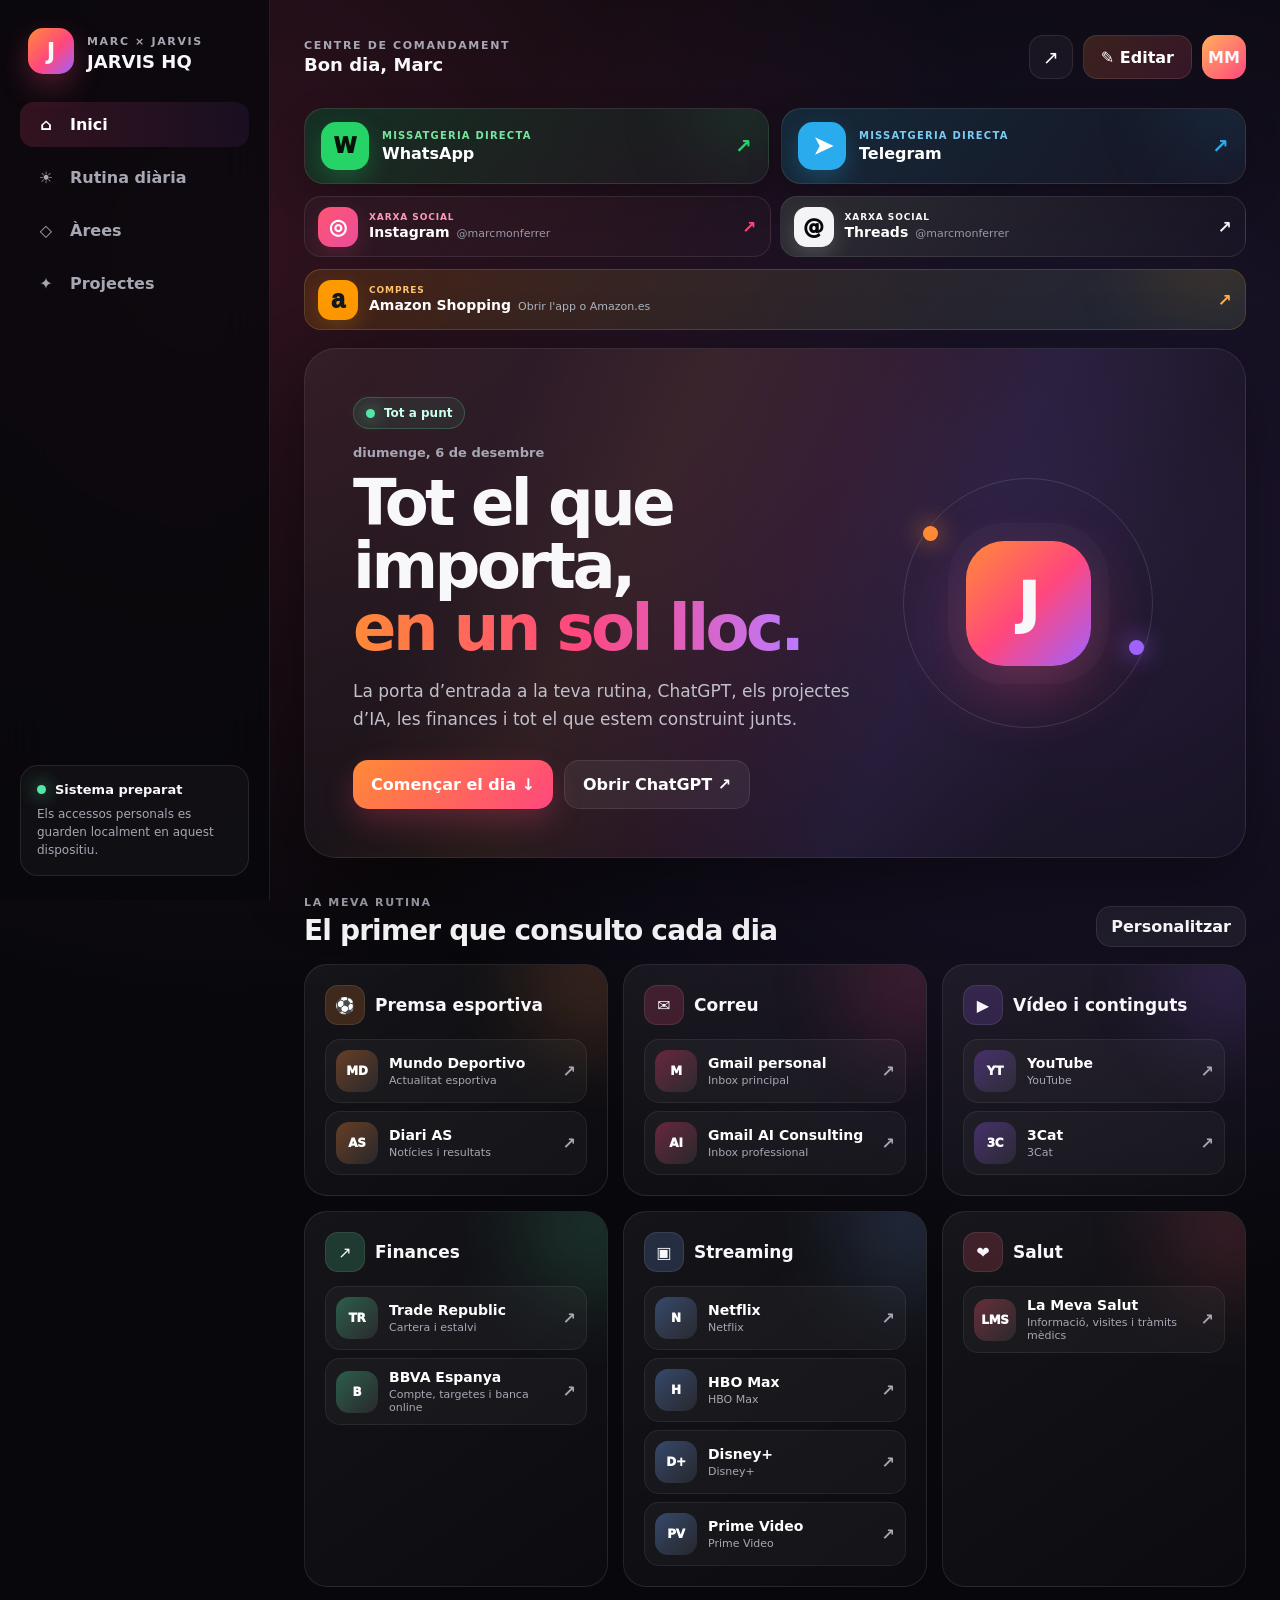
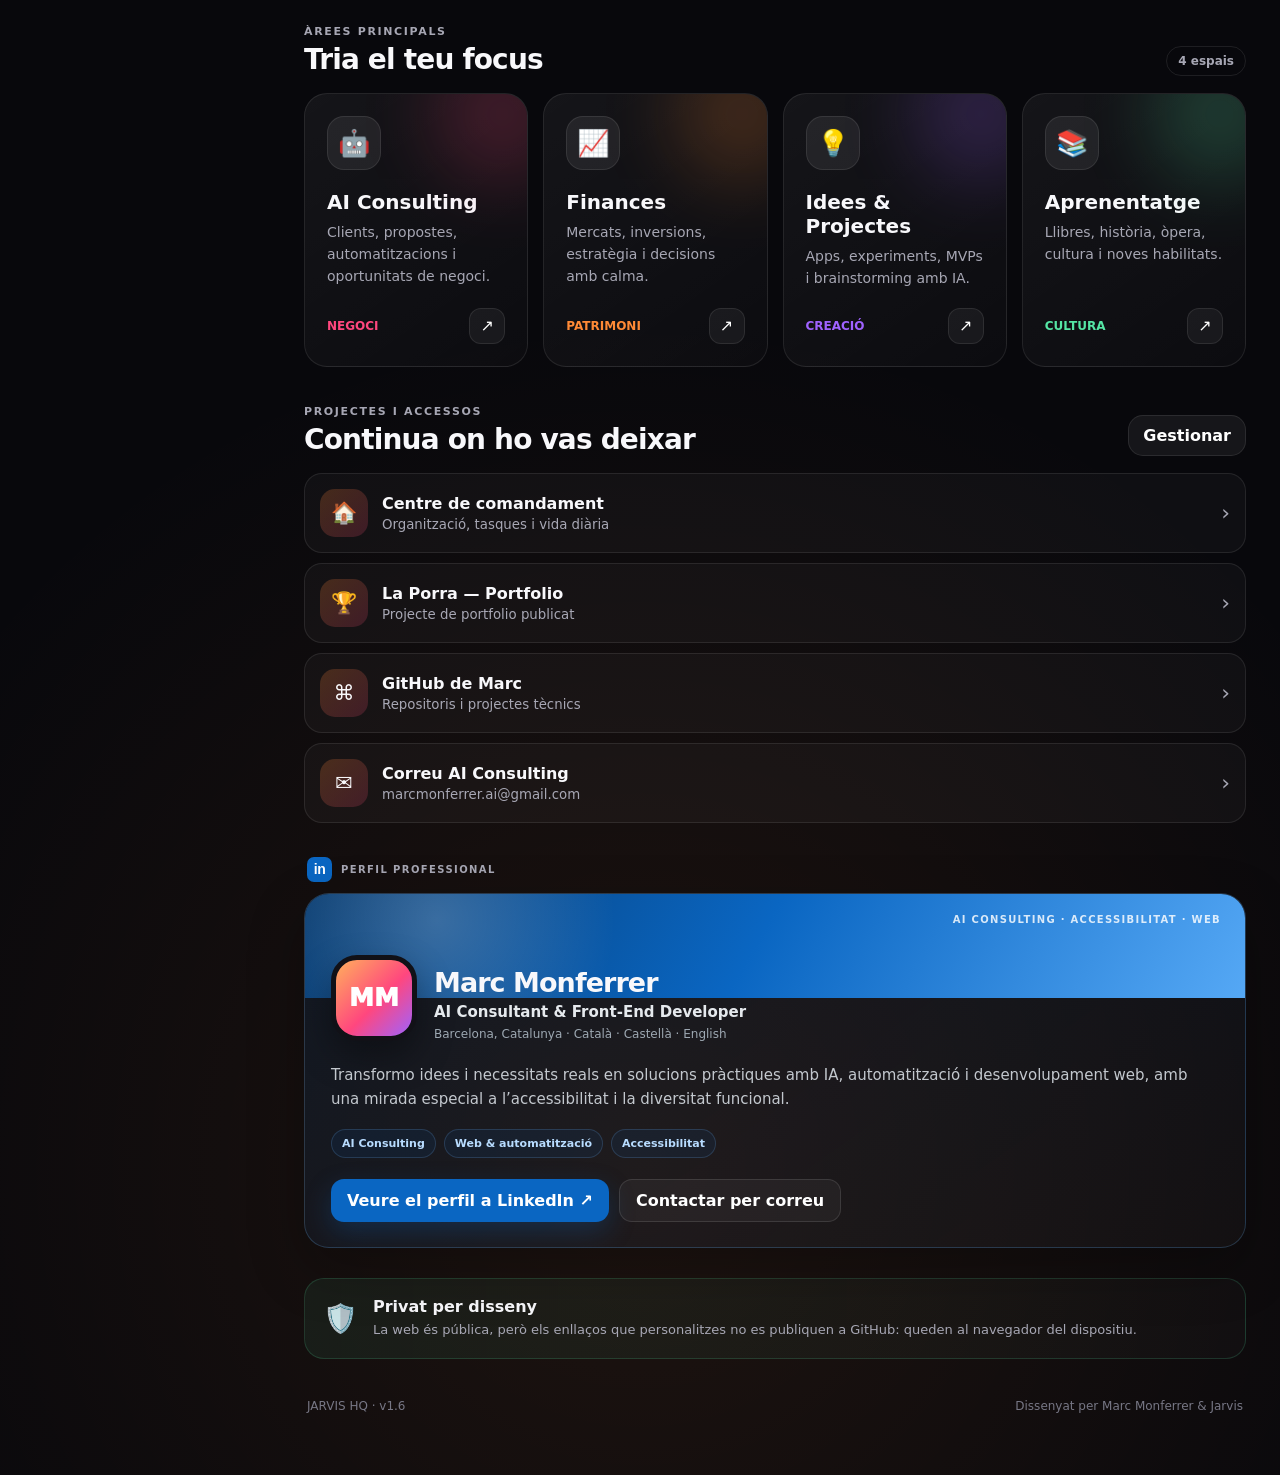
==== commit fcf69dfd: "Load LinkedIn profile card and release v1.6" ====
--- a/index.html
+++ b/index.html
@@ -32,6 +32,7 @@
   <link rel="icon" href="favicon-32.png?v=1" type="image/png" sizes="32x32">
   <link rel="stylesheet" href="styles.css?v=7">
   <link rel="stylesheet" href="messaging.css?v=3">
+  <link rel="stylesheet" href="linkedin.css?v=1">
 </head>
 <body>
 <div class="shell">
@@ -142,7 +143,7 @@
       <div><strong>Privat per disseny</strong><p>La web és pública, però els enllaços que personalitzes no es publiquen a GitHub: queden al navegador del dispositiu.</p></div>
     </div>
 
-    <footer><span>JARVIS HQ · v1.5</span><span>Dissenyat per Marc Monferrer &amp; Jarvis</span></footer>
+    <footer><span>JARVIS HQ · v1.6</span><span>Dissenyat per Marc Monferrer &amp; Jarvis</span></footer>
   </main>
 </div>
 
@@ -164,5 +165,6 @@
 <div class="toast" id="toast" role="status" aria-live="polite"></div>
 <script src="app.js?v=7"></script>
 <script src="messaging.js?v=3"></script>
+<script src="linkedin.js?v=1"></script>
 </body>
-</html>+</html>
--- a/linkedin.css
+++ b/linkedin.css
@@ -0,0 +1,182 @@
+.linkedin-section{
+  margin-top:34px
+}
+
+.linkedin-kicker{
+  display:flex;
+  align-items:center;
+  gap:9px;
+  margin:0 0 11px 3px;
+  color:#a7a7b4;
+  font-size:10px;
+  font-weight:900;
+  letter-spacing:.14em
+}
+
+.linkedin-mini-logo{
+  width:25px;
+  height:25px;
+  border-radius:7px;
+  display:grid;
+  place-items:center;
+  background:#0a66c2;
+  color:#fff;
+  font-family:Arial,sans-serif;
+  font-size:14px;
+  font-weight:900;
+  letter-spacing:-.04em
+}
+
+.linkedin-profile-card{
+  position:relative;
+  overflow:hidden;
+  border:1px solid rgba(112,181,249,.22);
+  border-radius:25px;
+  background:linear-gradient(145deg,rgba(10,102,194,.12),rgba(255,255,255,.025));
+  box-shadow:0 20px 55px rgba(0,0,0,.27)
+}
+
+.linkedin-cover{
+  min-height:104px;
+  padding:20px 24px;
+  display:flex;
+  align-items:flex-start;
+  justify-content:flex-end;
+  background:
+    radial-gradient(circle at 14% 25%,rgba(255,255,255,.2),transparent 22%),
+    linear-gradient(120deg,#073b70,#0a66c2 48%,#55a8f5);
+  color:rgba(255,255,255,.82);
+  font-size:10px;
+  font-weight:900;
+  letter-spacing:.13em
+}
+
+.linkedin-profile-body{
+  position:relative;
+  padding:0 26px 25px
+}
+
+.linkedin-identity{
+  display:grid;
+  grid-template-columns:86px minmax(0,1fr);
+  gap:17px;
+  align-items:end;
+  margin-top:-43px
+}
+
+.linkedin-avatar{
+  width:86px;
+  height:86px;
+  border:5px solid #111117;
+  border-radius:26px;
+  display:grid;
+  place-items:center;
+  background:linear-gradient(135deg,#ffb05c,#ff477e 55%,#9f62ff);
+  color:#fff;
+  font-size:25px;
+  font-weight:950;
+  box-shadow:0 15px 35px rgba(0,0,0,.35)
+}
+
+.linkedin-identity h3{
+  margin:0;
+  font-size:27px;
+  letter-spacing:-.035em
+}
+
+.linkedin-identity p{
+  margin:5px 0 0;
+  color:#e5e9ed;
+  font-size:15px;
+  font-weight:750
+}
+
+.linkedin-identity small{
+  display:block;
+  margin-top:6px;
+  color:#9da8b2;
+  font-size:12px
+}
+
+.linkedin-about{
+  max-width:900px;
+  margin:22px 0 0;
+  color:#c3c8ce;
+  font-size:15px;
+  line-height:1.65
+}
+
+.linkedin-tags{
+  display:flex;
+  flex-wrap:wrap;
+  gap:8px;
+  margin-top:17px
+}
+
+.linkedin-tags span{
+  padding:7px 10px;
+  border:1px solid rgba(112,181,249,.19);
+  border-radius:999px;
+  background:rgba(10,102,194,.09);
+  color:#b8dcff;
+  font-size:11px;
+  font-weight:850
+}
+
+.linkedin-actions{
+  display:flex;
+  gap:10px;
+  flex-wrap:wrap;
+  margin-top:21px
+}
+
+.linkedin-primary,.linkedin-secondary{
+  min-height:43px;
+  padding:0 16px;
+  border-radius:13px;
+  color:#fff;
+  font-weight:900
+}
+
+.linkedin-primary{
+  border:0;
+  background:#0a66c2;
+  box-shadow:0 10px 27px rgba(10,102,194,.25)
+}
+
+.linkedin-primary:hover{
+  background:#0b73d9;
+  transform:translateY(-1px)
+}
+
+.linkedin-secondary{
+  border:1px solid rgba(255,255,255,.11);
+  background:rgba(255,255,255,.045)
+}
+
+.linkedin-secondary:hover{
+  background:rgba(255,255,255,.075)
+}
+
+@media(max-width:760px){
+  .linkedin-section{margin-top:28px}
+  .linkedin-cover{min-height:88px;padding:16px}
+  .linkedin-cover span{max-width:210px;text-align:right;line-height:1.4}
+  .linkedin-profile-body{padding:0 18px 19px}
+  .linkedin-identity{grid-template-columns:70px minmax(0,1fr);gap:13px;margin-top:-35px}
+  .linkedin-avatar{width:70px;height:70px;border-width:4px;border-radius:21px;font-size:21px}
+  .linkedin-identity h3{font-size:22px}
+  .linkedin-identity p{font-size:13px;line-height:1.35}
+  .linkedin-identity small{font-size:10px;line-height:1.4}
+  .linkedin-about{margin-top:18px;font-size:13px;line-height:1.6}
+  .linkedin-actions{display:grid;grid-template-columns:1fr}
+  .linkedin-primary,.linkedin-secondary{width:100%}
+}
+
+@media(max-width:410px){
+  .linkedin-cover span{font-size:8px}
+  .linkedin-identity{align-items:center}
+  .linkedin-identity small{display:none}
+  .linkedin-tags{gap:6px}
+  .linkedin-tags span{font-size:10px;padding:6px 8px}
+}
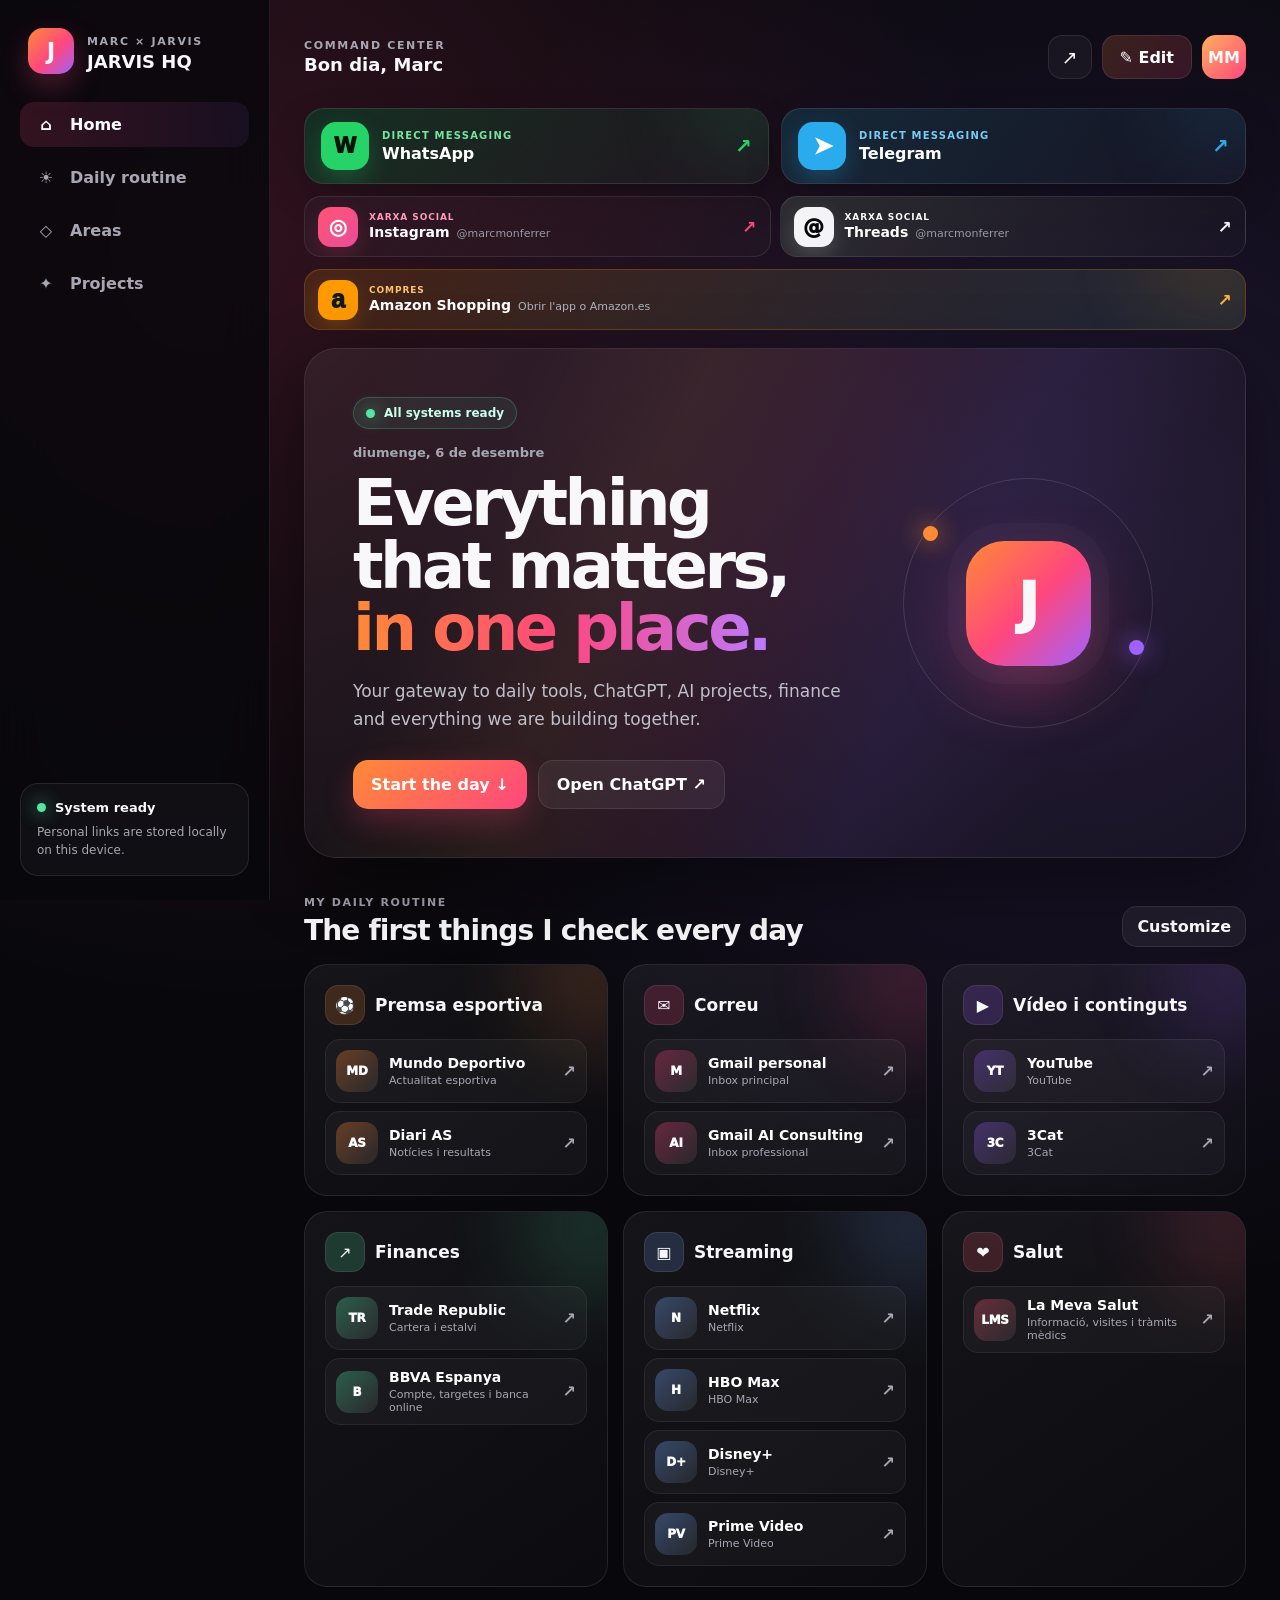
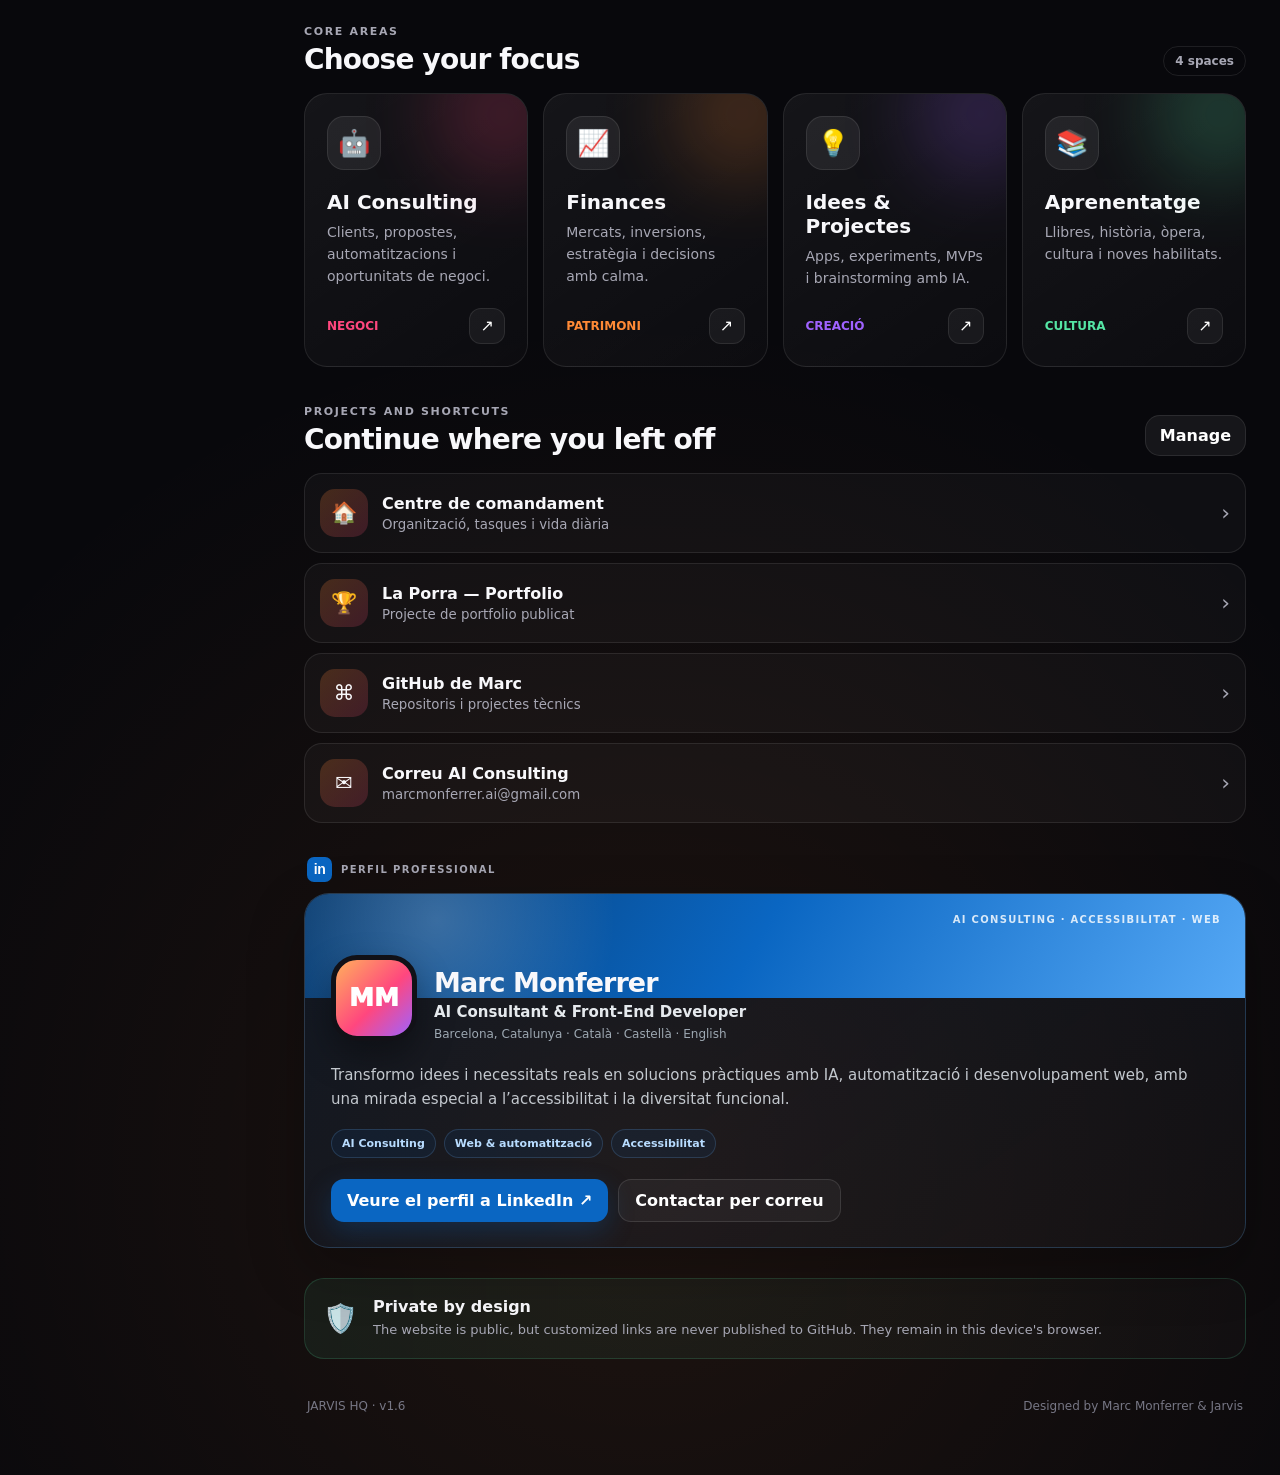
==== commit 948ecc93: "Translate portal shell to English" ====
--- a/index.html
+++ b/index.html
@@ -1,22 +1,22 @@
 <!doctype html>
-<html lang="ca">
+<html lang="en">
 <head>
   <meta charset="utf-8">
   <meta name="viewport" content="width=device-width,initial-scale=1,viewport-fit=cover">
   <meta name="theme-color" content="#09090d">
   <meta name="application-name" content="JARVIS HQ">
   <meta name="apple-mobile-web-app-title" content="JARVIS HQ">
-  <meta name="description" content="JARVIS HQ — El centre de comandament personal de Marc Monferrer.">
+  <meta name="description" content="JARVIS HQ — Marc Monferrer's personal command center.">
   <link rel="canonical" href="https://marcmonferrer.github.io/jarvis-hq/">
 
   <meta property="og:type" content="website">
-  <meta property="og:locale" content="ca_ES">
+  <meta property="og:locale" content="en_US">
   <meta property="og:site_name" content="JARVIS HQ">
   <meta property="og:title" content="JARVIS HQ · Marc Monferrer">
-  <meta property="og:description" content="El centre de comandament personal de Marc: rutina, IA Consulting, finances i projectes.">
+  <meta property="og:description" content="Marc's personal command center for daily tools, AI consulting, finance and projects.">
   <meta property="og:url" content="https://marcmonferrer.github.io/jarvis-hq/">
-  <meta property="og:image" content="https://marcmonferrer.github.io/jarvis-hq/social-card.png?v=1">
-  <meta property="og:image:secure_url" content="https://marcmonferrer.github.io/jarvis-hq/social-card.png?v=1">
+  <meta property="og:image" content="https://marcmonferrer.github.io/jarvis-hq/social-card.png?v=2">
+  <meta property="og:image:secure_url" content="https://marcmonferrer.github.io/jarvis-hq/social-card.png?v=2">
   <meta property="og:image:type" content="image/png">
   <meta property="og:image:width" content="600">
   <meta property="og:image:height" content="315">
@@ -24,34 +24,34 @@
 
   <meta name="twitter:card" content="summary_large_image">
   <meta name="twitter:title" content="JARVIS HQ · Marc Monferrer">
-  <meta name="twitter:description" content="El centre de comandament personal de Marc.">
-  <meta name="twitter:image" content="https://marcmonferrer.github.io/jarvis-hq/social-card.png?v=1">
+  <meta name="twitter:description" content="Marc's personal command center.">
+  <meta name="twitter:image" content="https://marcmonferrer.github.io/jarvis-hq/social-card.png?v=2">
 
   <title>JARVIS HQ</title>
   <link rel="icon" href="favicon.svg?v=1" type="image/svg+xml">
   <link rel="icon" href="favicon-32.png?v=1" type="image/png" sizes="32x32">
   <link rel="stylesheet" href="styles.css?v=7">
   <link rel="stylesheet" href="messaging.css?v=3">
-  <link rel="stylesheet" href="linkedin.css?v=1">
+  <link rel="stylesheet" href="linkedin.css?v=2">
 </head>
 <body>
 <div class="shell">
-  <aside id="sidebar" aria-label="Navegació d’escriptori">
+  <aside id="sidebar" aria-label="Desktop navigation">
     <div class="brand">
       <div class="brandmark" aria-hidden="true">J</div>
       <div><small>MARC × JARVIS</small><strong>JARVIS HQ</strong></div>
     </div>
 
     <nav class="nav">
-      <button class="active" data-go="top"><span>⌂</span>Inici</button>
-      <button data-go="routine"><span>☀</span>Rutina diària</button>
-      <button data-go="areas"><span>◇</span>Àrees</button>
-      <button data-go="accessos"><span>✦</span>Projectes</button>
+      <button class="active" data-go="top"><span>⌂</span>Home</button>
+      <button data-go="routine"><span>☀</span>Daily routine</button>
+      <button data-go="areas"><span>◇</span>Areas</button>
+      <button data-go="accessos"><span>✦</span>Projects</button>
     </nav>
 
     <div class="sidecard">
-      <div class="online"><i></i>Sistema preparat</div>
-      <p>Els accessos personals es guarden localment en aquest dispositiu.</p>
+      <div class="online"><i></i>System ready</div>
+      <p>Personal links are stored locally on this device.</p>
     </div>
   </aside>
 
@@ -59,53 +59,53 @@
     <header class="topbar">
       <div class="titlewrap">
         <details class="mobile-nav" id="mobileNav">
-          <summary class="iconbtn" aria-label="Obrir menú">☰</summary>
-          <nav class="mobile-panel" aria-label="Navegació mòbil">
+          <summary class="iconbtn" aria-label="Open menu">☰</summary>
+          <nav class="mobile-panel" aria-label="Mobile navigation">
             <div class="mobile-panel-head">
-              <div><small>MARC × JARVIS</small><strong>Menú</strong></div>
+              <div><small>MARC × JARVIS</small><strong>Menu</strong></div>
             </div>
-            <button data-go="top"><span>⌂</span><div><strong>Inici</strong><small>Centre de comandament</small></div><b>›</b></button>
-            <button data-go="routine"><span>☀</span><div><strong>Rutina diària</strong><small>Premsa, correu i eines</small></div><b>›</b></button>
-            <button data-go="areas"><span>◇</span><div><strong>Àrees</strong><small>Consulting, finances i aprenentatge</small></div><b>›</b></button>
-            <button data-go="accessos"><span>✦</span><div><strong>Projectes</strong><small>Xats i accessos fixats</small></div><b>›</b></button>
+            <button data-go="top"><span>⌂</span><div><strong>Home</strong><small>Personal command center</small></div><b>›</b></button>
+            <button data-go="routine"><span>☀</span><div><strong>Daily routine</strong><small>News, email and tools</small></div><b>›</b></button>
+            <button data-go="areas"><span>◇</span><div><strong>Areas</strong><small>Consulting, finance and learning</small></div><b>›</b></button>
+            <button data-go="accessos"><span>✦</span><div><strong>Projects</strong><small>Pinned chats and shortcuts</small></div><b>›</b></button>
           </nav>
         </details>
 
         <div>
-          <div class="eyebrow">CENTRE DE COMANDAMENT</div>
-          <h1 id="greeting">Hola, Marc</h1>
+          <div class="eyebrow">COMMAND CENTER</div>
+          <h1 id="greeting">Hello, Marc</h1>
         </div>
       </div>
 
       <div class="actions">
-        <button class="iconbtn" id="share" title="Compartir" aria-label="Compartir JARVIS HQ">↗</button>
-        <button class="editbtn" id="edit">✎ Editar</button>
+        <button class="iconbtn" id="share" title="Share" aria-label="Share JARVIS HQ">↗</button>
+        <button class="editbtn" id="edit">✎ Edit</button>
         <div class="avatar" aria-label="Marc Monferrer">MM</div>
       </div>
     </header>
 
-    <section class="messaging-dock" aria-label="Missatgeria directa">
-      <button class="messaging-link whatsapp" data-messaging="whatsapp" aria-label="Obrir WhatsApp">
+    <section class="messaging-dock" aria-label="Direct messaging">
+      <button class="messaging-link whatsapp" data-messaging="whatsapp" aria-label="Open WhatsApp">
         <span class="messaging-icon" aria-hidden="true">W</span>
-        <span class="messaging-copy"><small>MISSATGERIA DIRECTA</small><strong>WhatsApp</strong></span>
+        <span class="messaging-copy"><small>DIRECT MESSAGING</small><strong>WhatsApp</strong></span>
         <span class="messaging-arrow" aria-hidden="true">↗</span>
       </button>
-      <button class="messaging-link telegram" data-messaging="telegram" aria-label="Obrir Telegram">
+      <button class="messaging-link telegram" data-messaging="telegram" aria-label="Open Telegram">
         <span class="messaging-icon" aria-hidden="true">➤</span>
-        <span class="messaging-copy"><small>MISSATGERIA DIRECTA</small><strong>Telegram</strong></span>
+        <span class="messaging-copy"><small>DIRECT MESSAGING</small><strong>Telegram</strong></span>
         <span class="messaging-arrow" aria-hidden="true">↗</span>
       </button>
     </section>
 
     <section class="hero">
       <div class="hero-copy">
-        <span class="status"><i></i> Tot a punt</span>
+        <span class="status"><i></i> All systems ready</span>
         <div class="today" id="today"></div>
-        <h2>Tot el que importa,<br><span>en un sol lloc.</span></h2>
-        <p>La porta d’entrada a la teva rutina, ChatGPT, els projectes d’IA, les finances i tot el que estem construint junts.</p>
+        <h2>Everything that matters,<br><span>in one place.</span></h2>
+        <p>Your gateway to daily tools, ChatGPT, AI projects, finance and everything we are building together.</p>
         <div class="heroactions">
-          <button class="primary" data-go="routine">Començar el dia ↓</button>
-          <button class="secondary" data-open="command">Obrir ChatGPT ↗</button>
+          <button class="primary" data-go="routine">Start the day ↓</button>
+          <button class="secondary" data-open="command">Open ChatGPT ↗</button>
         </div>
       </div>
       <div class="visual" aria-hidden="true">
@@ -116,48 +116,48 @@
 
     <section class="block" id="routine">
       <div class="sectionhead">
-        <div><div class="eyebrow">LA MEVA RUTINA</div><h3>El primer que consulto cada dia</h3></div>
-        <button class="secondary compact" id="customize">Personalitzar</button>
+        <div><div class="eyebrow">MY DAILY ROUTINE</div><h3>The first things I check every day</h3></div>
+        <button class="secondary compact" id="customize">Customize</button>
       </div>
       <div class="routine-grid" id="routineGrid"></div>
     </section>
 
     <section class="block" id="areas">
       <div class="sectionhead">
-        <div><div class="eyebrow">ÀREES PRINCIPALS</div><h3>Tria el teu focus</h3></div>
-        <span class="pill">4 espais</span>
+        <div><div class="eyebrow">CORE AREAS</div><h3>Choose your focus</h3></div>
+        <span class="pill">4 spaces</span>
       </div>
       <div class="grid" id="cards"></div>
     </section>
 
     <section class="block" id="accessos">
       <div class="sectionhead">
-        <div><div class="eyebrow">PROJECTES I ACCESSOS</div><h3>Continua on ho vas deixar</h3></div>
-        <button class="secondary compact" id="manage">Gestionar</button>
+        <div><div class="eyebrow">PROJECTS AND SHORTCUTS</div><h3>Continue where you left off</h3></div>
+        <button class="secondary compact" id="manage">Manage</button>
       </div>
       <div class="quick" id="quick"></div>
     </section>
 
     <div class="privacy">
       <div aria-hidden="true">🛡️</div>
-      <div><strong>Privat per disseny</strong><p>La web és pública, però els enllaços que personalitzes no es publiquen a GitHub: queden al navegador del dispositiu.</p></div>
+      <div><strong>Private by design</strong><p>The website is public, but customized links are never published to GitHub. They remain in this device's browser.</p></div>
     </div>
 
-    <footer><span>JARVIS HQ · v1.6</span><span>Dissenyat per Marc Monferrer &amp; Jarvis</span></footer>
+    <footer><span>JARVIS HQ · v1.7</span><span>Designed by Marc Monferrer &amp; Jarvis</span></footer>
   </main>
 </div>
 
 <dialog id="dialog">
   <form method="dialog" class="modal" id="form">
     <div class="modalhead">
-      <div><div class="eyebrow">CONFIGURACIÓ LOCAL</div><h3>Personalitza els accessos</h3></div>
-      <button class="close" value="cancel" aria-label="Tancar">×</button>
+      <div><div class="eyebrow">LOCAL SETTINGS</div><h3>Customize your shortcuts</h3></div>
+      <button class="close" value="cancel" aria-label="Close">×</button>
     </div>
-    <p class="intro">Enganxa l’enllaç de cada servei, xat o projecte. Els canvis només es desen en aquest dispositiu.</p>
+    <p class="intro">Paste the link for each service, chat or project. Changes are stored only on this device.</p>
     <div class="fields" id="fields"></div>
     <div class="modalactions">
-      <button type="button" class="reset" id="reset">Restablir valors</button>
-      <div><button class="secondary" value="cancel">Cancel·lar</button><button class="primary" value="default">Desar canvis</button></div>
+      <button type="button" class="reset" id="reset">Restore defaults</button>
+      <div><button class="secondary" value="cancel">Cancel</button><button class="primary" value="default">Save changes</button></div>
     </div>
   </form>
 </dialog>
@@ -165,6 +165,7 @@
 <div class="toast" id="toast" role="status" aria-live="polite"></div>
 <script src="app.js?v=7"></script>
 <script src="messaging.js?v=3"></script>
-<script src="linkedin.js?v=1"></script>
+<script src="linkedin.js?v=2"></script>
+<script src="english.js?v=1"></script>
 </body>
 </html>
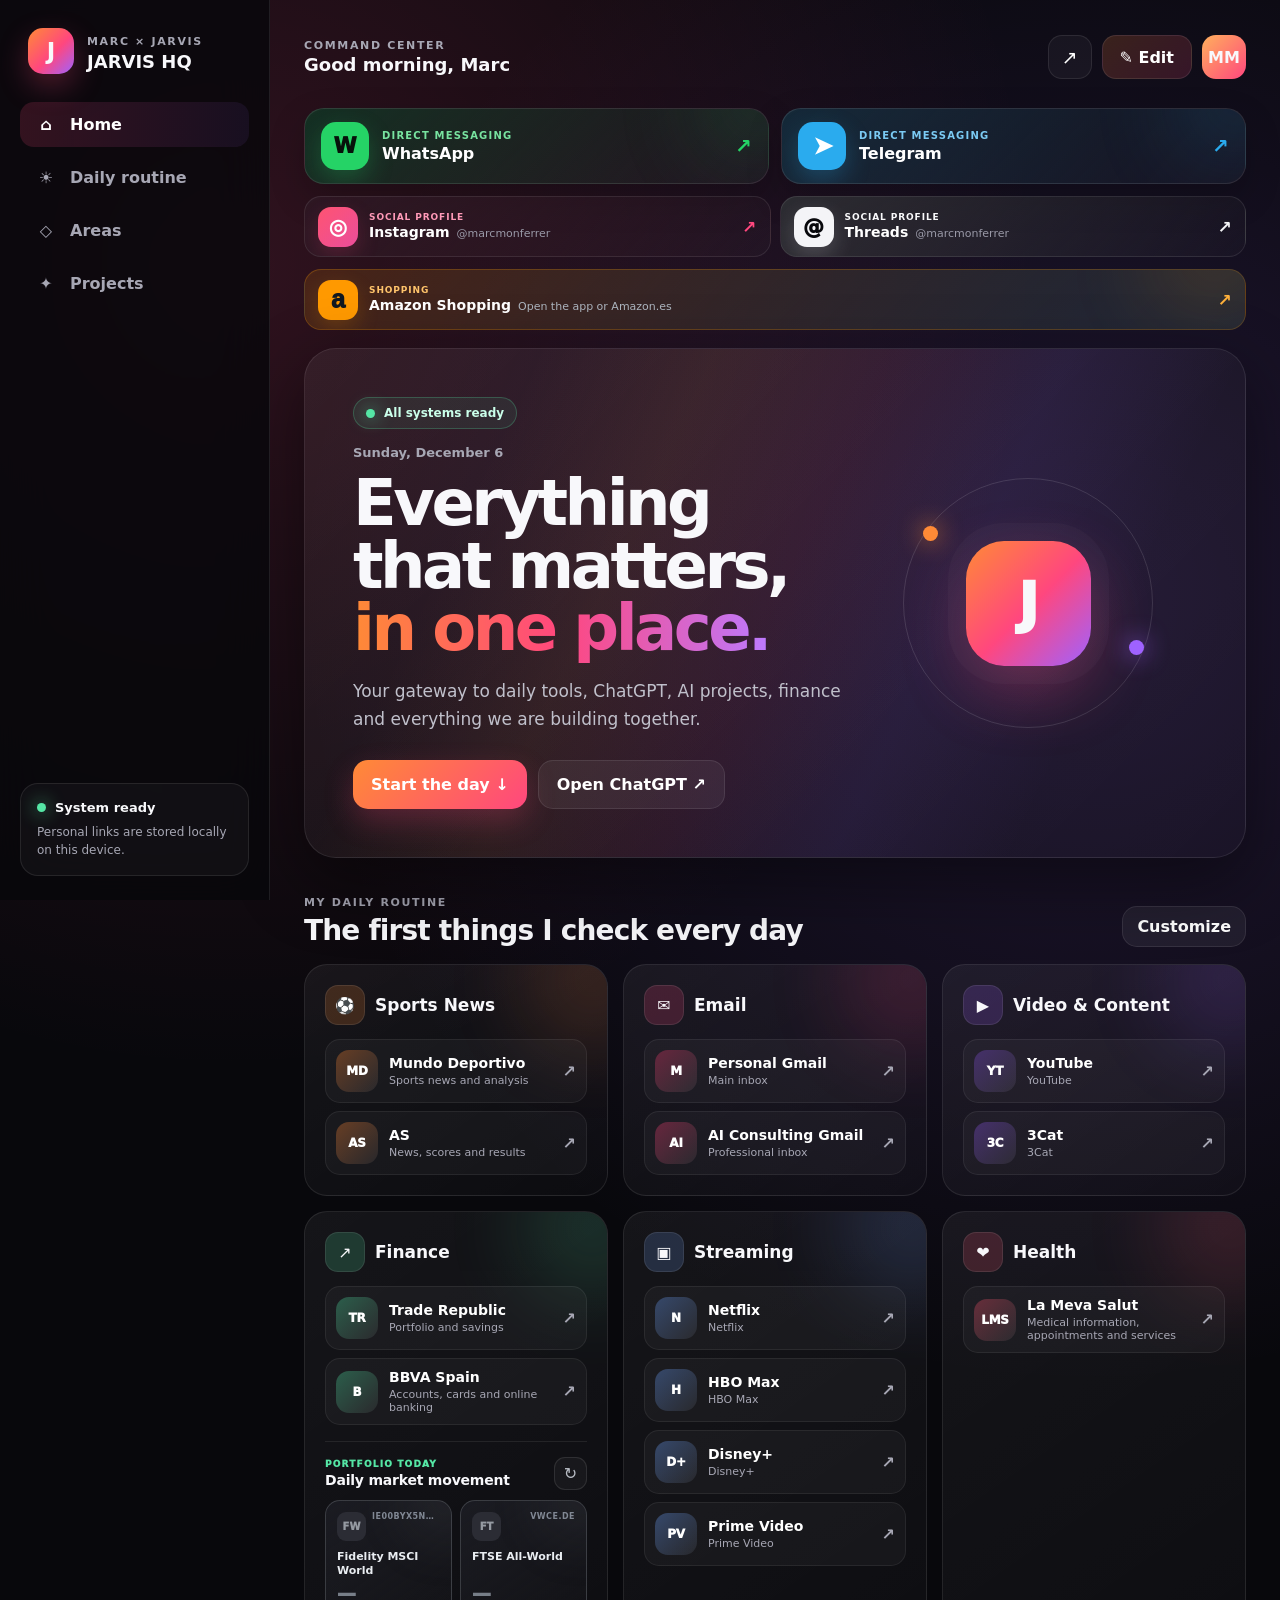
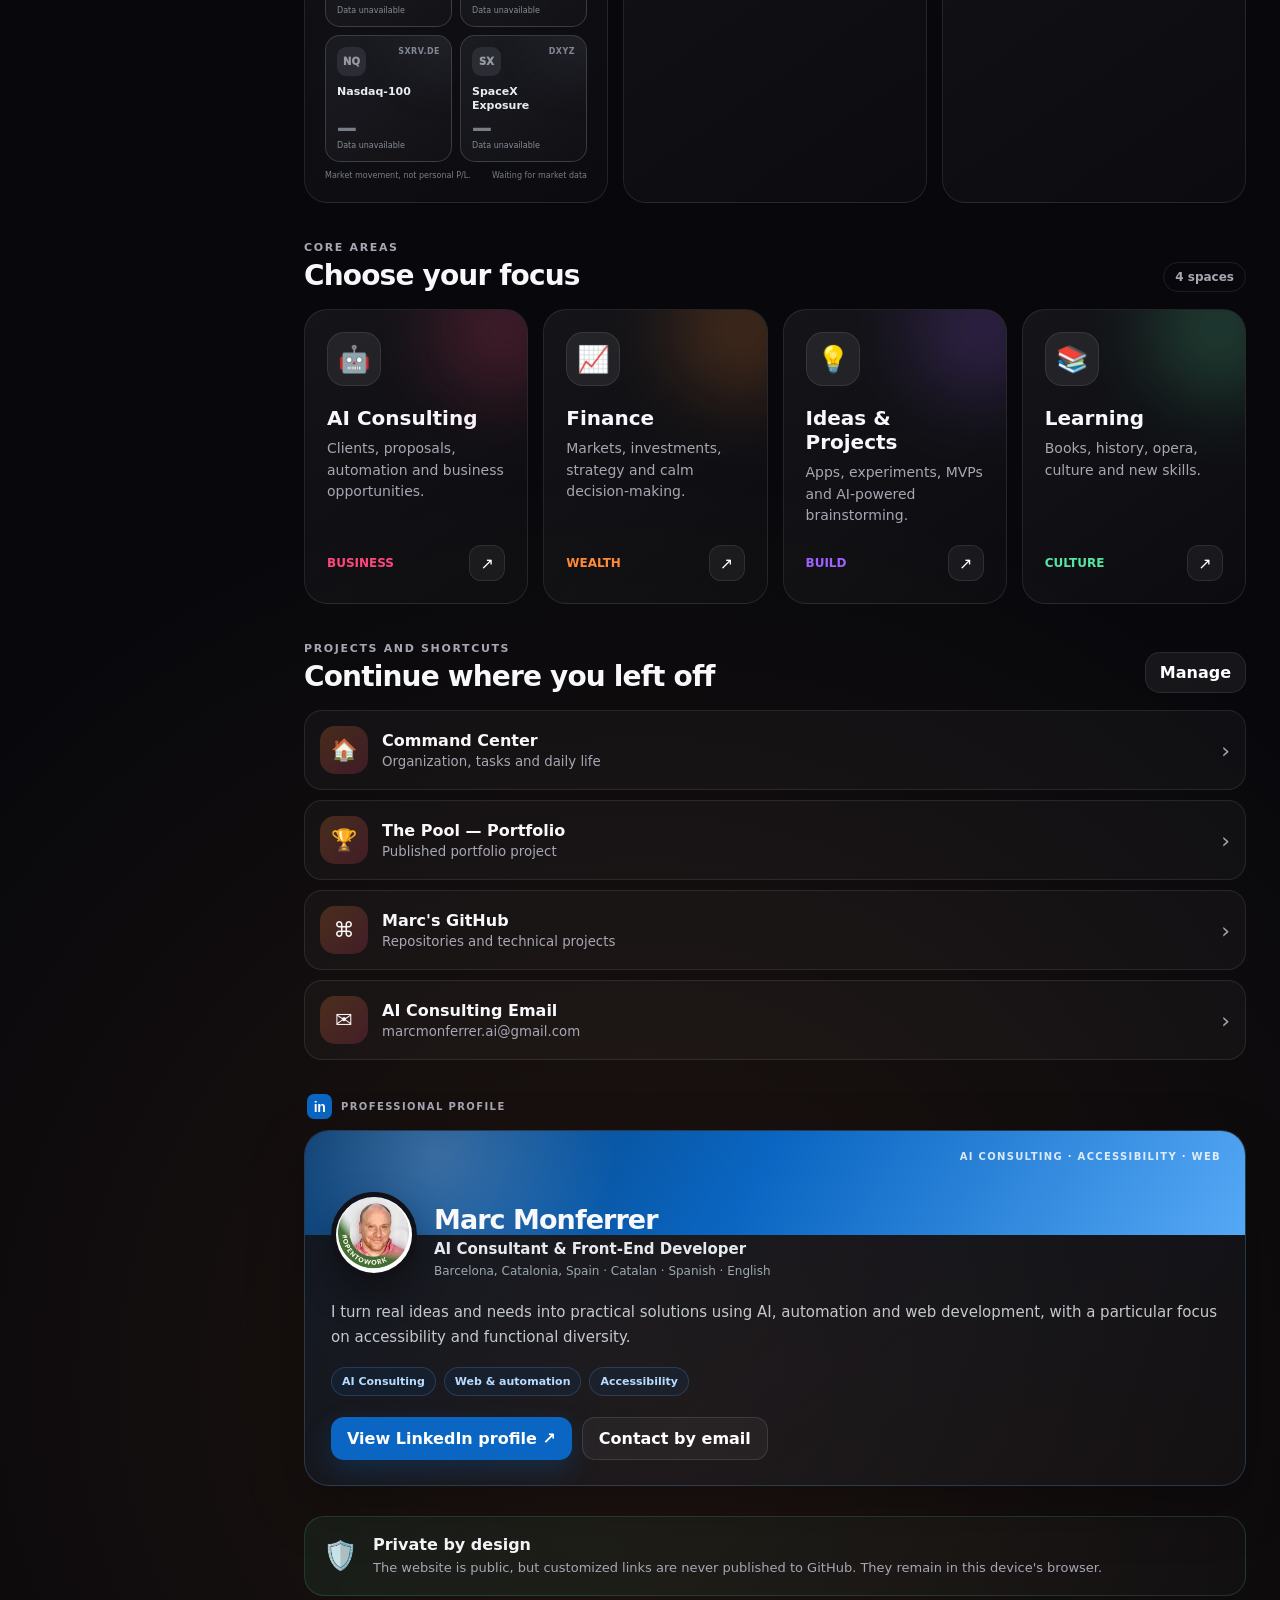
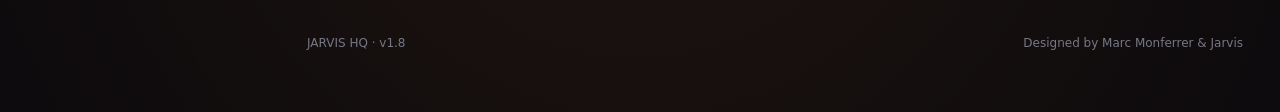
==== commit 0713aaa1: "Load Portfolio Today cards and release v1.8" ====
--- a/index.html
+++ b/index.html
@@ -33,6 +33,7 @@
   <link rel="stylesheet" href="styles.css?v=7">
   <link rel="stylesheet" href="messaging.css?v=3">
   <link rel="stylesheet" href="linkedin.css?v=2">
+  <link rel="stylesheet" href="portfolio.css?v=1">
 </head>
 <body>
 <div class="shell">
@@ -143,7 +144,7 @@
       <div><strong>Private by design</strong><p>The website is public, but customized links are never published to GitHub. They remain in this device's browser.</p></div>
     </div>
 
-    <footer><span>JARVIS HQ · v1.7</span><span>Designed by Marc Monferrer &amp; Jarvis</span></footer>
+    <footer><span>JARVIS HQ · v1.8</span><span>Designed by Marc Monferrer &amp; Jarvis</span></footer>
   </main>
 </div>
 
@@ -167,5 +168,6 @@
 <script src="messaging.js?v=3"></script>
 <script src="linkedin.js?v=2"></script>
 <script src="english.js?v=1"></script>
+<script src="portfolio.js?v=1"></script>
 </body>
 </html>
--- a/linkedin.css
+++ b/linkedin.css
@@ -68,13 +68,10 @@
   width:86px;
   height:86px;
   border:5px solid #111117;
-  border-radius:26px;
-  display:grid;
-  place-items:center;
-  background:linear-gradient(135deg,#ffb05c,#ff477e 55%,#9f62ff);
-  color:#fff;
-  font-size:25px;
-  font-weight:950;
+  border-radius:50%;
+  display:block;
+  object-fit:cover;
+  background:#f3f3f3;
   box-shadow:0 15px 35px rgba(0,0,0,.35)
 }
 
@@ -164,7 +161,7 @@
   .linkedin-cover span{max-width:210px;text-align:right;line-height:1.4}
   .linkedin-profile-body{padding:0 18px 19px}
   .linkedin-identity{grid-template-columns:70px minmax(0,1fr);gap:13px;margin-top:-35px}
-  .linkedin-avatar{width:70px;height:70px;border-width:4px;border-radius:21px;font-size:21px}
+  .linkedin-avatar{width:70px;height:70px;border-width:4px}
   .linkedin-identity h3{font-size:22px}
   .linkedin-identity p{font-size:13px;line-height:1.35}
   .linkedin-identity small{font-size:10px;line-height:1.4}
--- a/portfolio.css
+++ b/portfolio.css
@@ -0,0 +1,200 @@
+.portfolio-today{
+  margin-top:16px;
+  padding-top:15px;
+  border-top:1px solid rgba(255,255,255,.08)
+}
+
+.portfolio-today-head{
+  display:flex;
+  align-items:center;
+  justify-content:space-between;
+  gap:10px;
+  margin-bottom:10px
+}
+
+.portfolio-today-title small{
+  display:block;
+  color:#55e6a5;
+  font-size:9px;
+  font-weight:950;
+  letter-spacing:.13em
+}
+
+.portfolio-today-title strong{
+  display:block;
+  margin-top:3px;
+  font-size:14px;
+  letter-spacing:-.015em
+}
+
+.portfolio-refresh{
+  width:33px;
+  height:33px;
+  border:1px solid rgba(255,255,255,.1);
+  border-radius:11px;
+  display:grid;
+  place-items:center;
+  background:rgba(255,255,255,.035);
+  color:#b7bcc4;
+  font-size:16px;
+  transition:transform .2s,background .2s,color .2s
+}
+
+.portfolio-refresh:hover{
+  background:rgba(255,255,255,.07);
+  color:#fff;
+  transform:rotate(12deg)
+}
+
+.portfolio-refresh.loading{
+  animation:portfolio-spin .85s linear infinite
+}
+
+@keyframes portfolio-spin{to{transform:rotate(360deg)}}
+
+.portfolio-grid{
+  display:grid;
+  grid-template-columns:repeat(2,minmax(0,1fr));
+  gap:8px
+}
+
+.market-card{
+  --market-color:#8e95a0;
+  position:relative;
+  overflow:hidden;
+  min-width:0;
+  min-height:106px;
+  padding:11px;
+  border:1px solid color-mix(in srgb,var(--market-color) 25%,rgba(255,255,255,.07));
+  border-radius:15px;
+  background:linear-gradient(145deg,color-mix(in srgb,var(--market-color) 10%,#111117),rgba(255,255,255,.018));
+  color:#fff;
+  text-align:left;
+  transition:transform .2s,border-color .2s,background .2s
+}
+
+.market-card:before{
+  content:"";
+  position:absolute;
+  width:80px;
+  height:80px;
+  right:-36px;
+  top:-42px;
+  border-radius:50%;
+  background:var(--market-color);
+  filter:blur(30px);
+  opacity:.14;
+  pointer-events:none
+}
+
+.market-card:hover{
+  transform:translateY(-2px);
+  border-color:color-mix(in srgb,var(--market-color) 48%,rgba(255,255,255,.08));
+  background:linear-gradient(145deg,color-mix(in srgb,var(--market-color) 15%,#111117),rgba(255,255,255,.026))
+}
+
+.market-card:active{transform:scale(.985)}
+.market-card.up{--market-color:#55e6a5}
+.market-card.down{--market-color:#ff617a}
+.market-card.flat{--market-color:#9aa1aa}
+.market-card.error{--market-color:#777e88}
+
+.market-card-top{
+  position:relative;
+  display:flex;
+  align-items:flex-start;
+  justify-content:space-between;
+  gap:6px
+}
+
+.market-badge{
+  width:29px;
+  height:29px;
+  flex:0 0 29px;
+  border-radius:9px;
+  display:grid;
+  place-items:center;
+  background:color-mix(in srgb,var(--market-color) 18%,#1a1a21);
+  color:color-mix(in srgb,var(--market-color) 78%,#fff);
+  font-size:10px;
+  font-weight:950
+}
+
+.market-symbol{
+  position:relative;
+  max-width:82px;
+  overflow:hidden;
+  color:#818894;
+  font-size:8px;
+  font-weight:850;
+  letter-spacing:.06em;
+  text-overflow:ellipsis;
+  white-space:nowrap
+}
+
+.market-name{
+  position:relative;
+  display:block;
+  min-height:28px;
+  margin-top:9px;
+  color:#e9edf1;
+  font-size:11px;
+  font-weight:850;
+  line-height:1.25
+}
+
+.market-change{
+  position:relative;
+  display:block;
+  margin-top:4px;
+  color:var(--market-color);
+  font-size:19px;
+  font-weight:950;
+  letter-spacing:-.035em
+}
+
+.market-status{
+  position:relative;
+  display:block;
+  margin-top:2px;
+  overflow:hidden;
+  color:#858c96;
+  font-size:8px;
+  text-overflow:ellipsis;
+  white-space:nowrap
+}
+
+.market-card.loading .market-change,
+.market-card.loading .market-status{
+  color:transparent;
+  border-radius:5px;
+  background:linear-gradient(90deg,rgba(255,255,255,.04),rgba(255,255,255,.1),rgba(255,255,255,.04));
+  background-size:200% 100%;
+  animation:portfolio-shimmer 1.2s linear infinite
+}
+
+.market-card.loading .market-change{width:72px;height:21px}
+.market-card.loading .market-status{width:88px;height:8px;margin-top:5px}
+
+@keyframes portfolio-shimmer{to{background-position:-200% 0}}
+
+.portfolio-note{
+  display:flex;
+  justify-content:space-between;
+  gap:8px;
+  margin-top:9px;
+  color:#777e88;
+  font-size:8px;
+  line-height:1.35
+}
+
+.portfolio-note span:last-child{text-align:right}
+
+@media(max-width:410px){
+  .portfolio-grid{gap:7px}
+  .market-card{min-height:101px;padding:9px;border-radius:13px}
+  .market-name{font-size:10px}
+  .market-change{font-size:17px}
+  .market-symbol{max-width:62px;font-size:7px}
+  .portfolio-note{font-size:7px}
+}
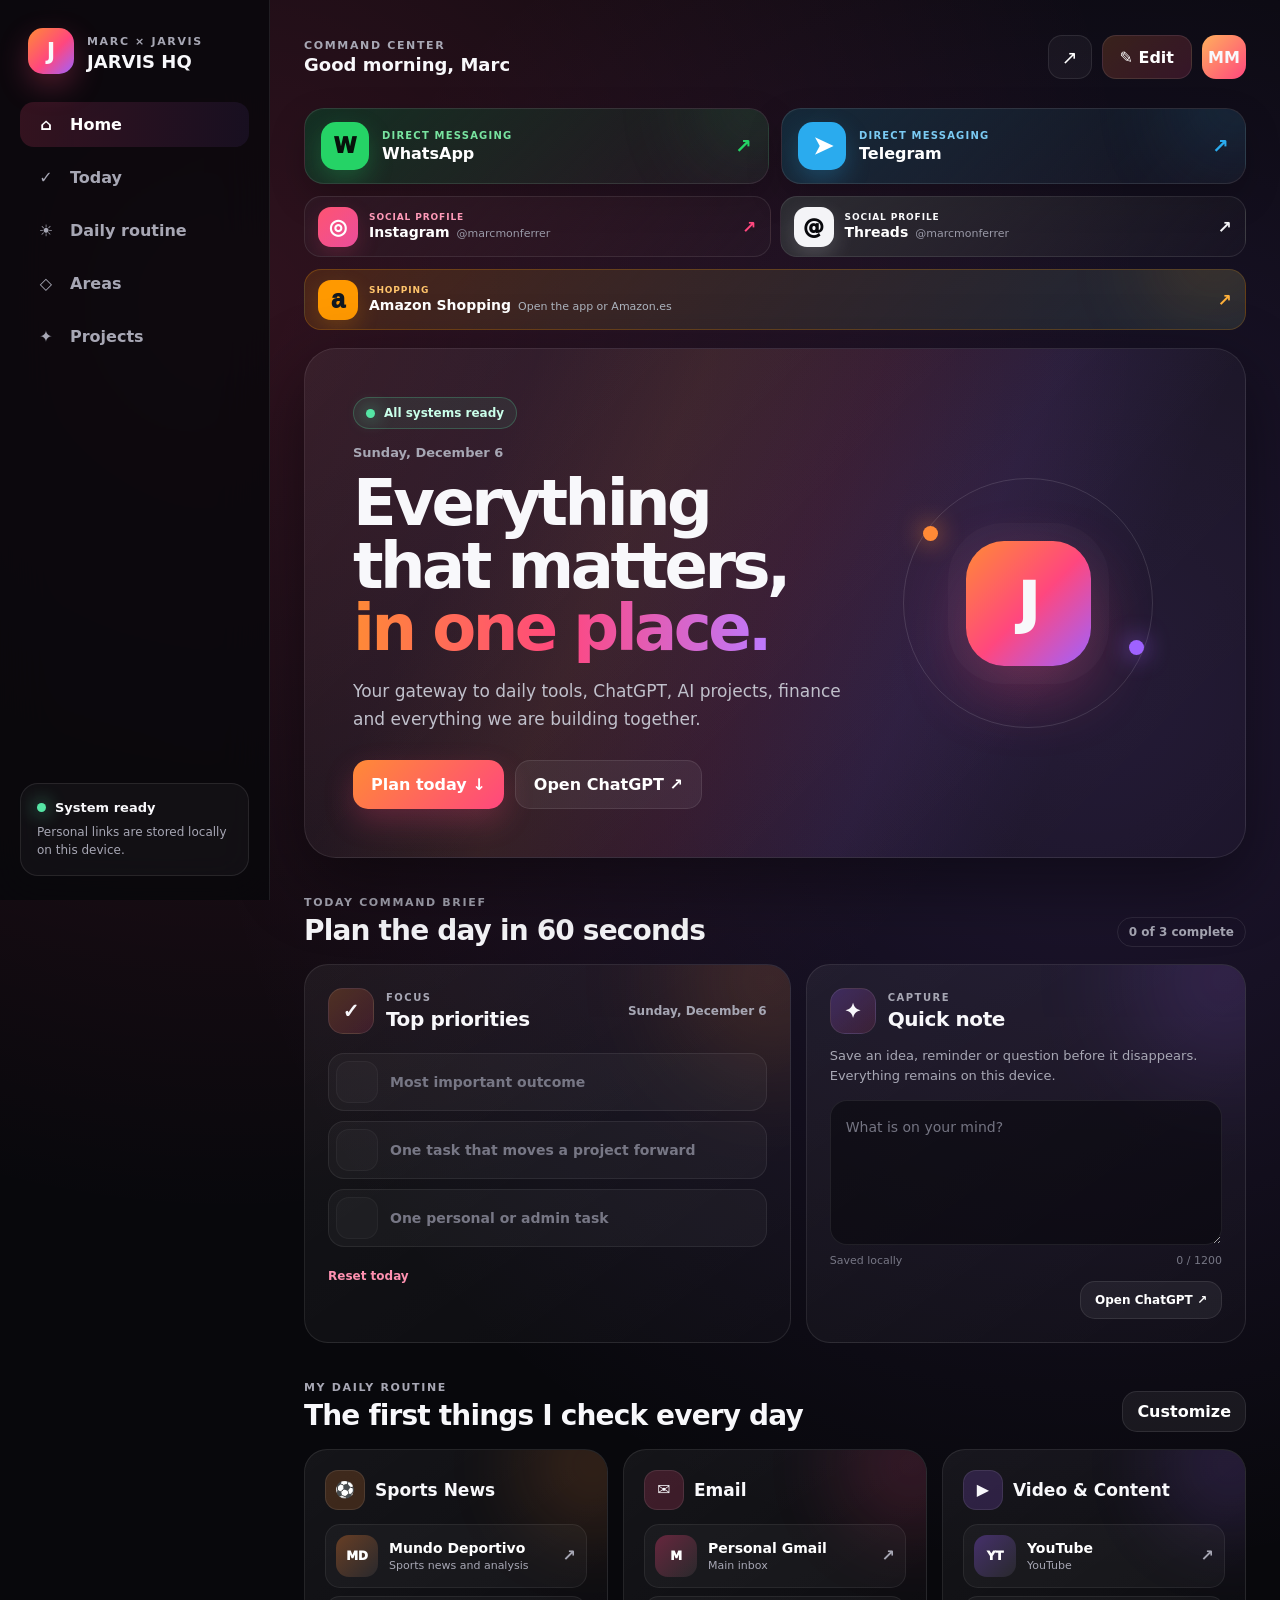
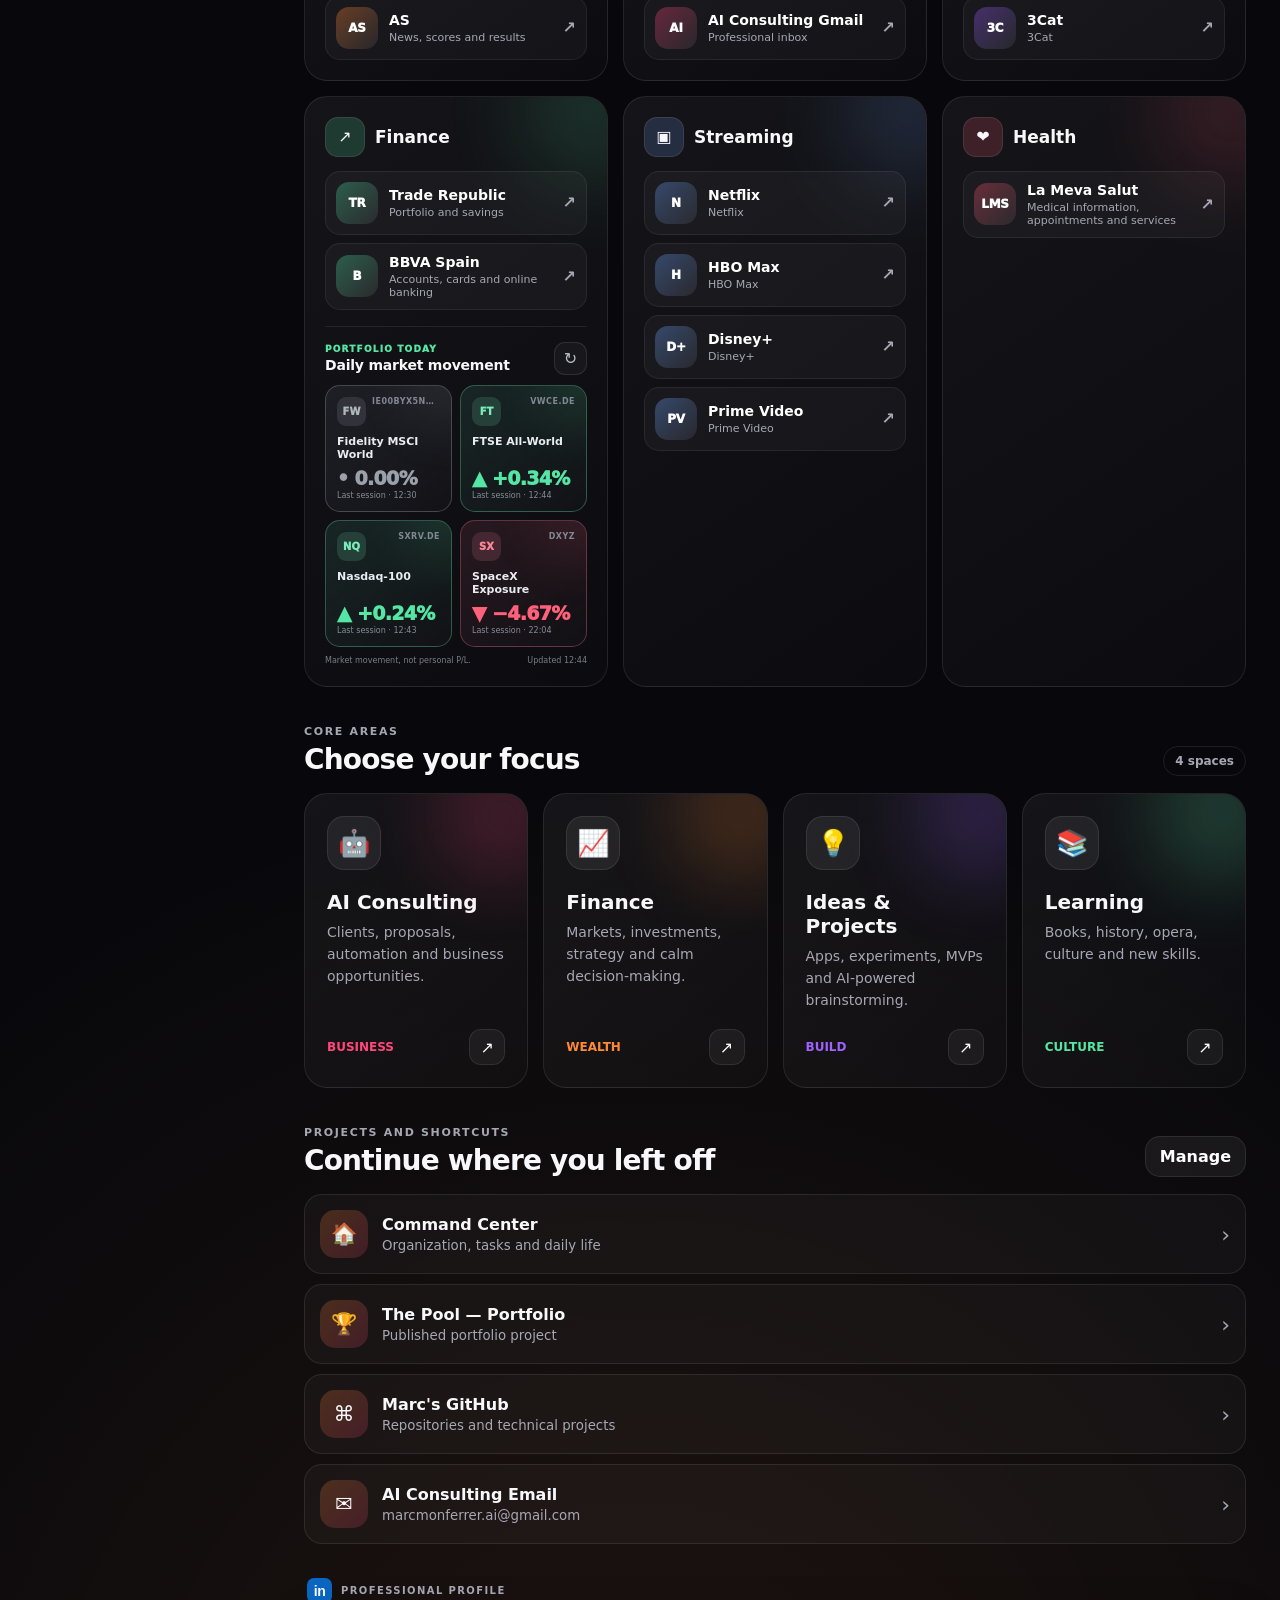
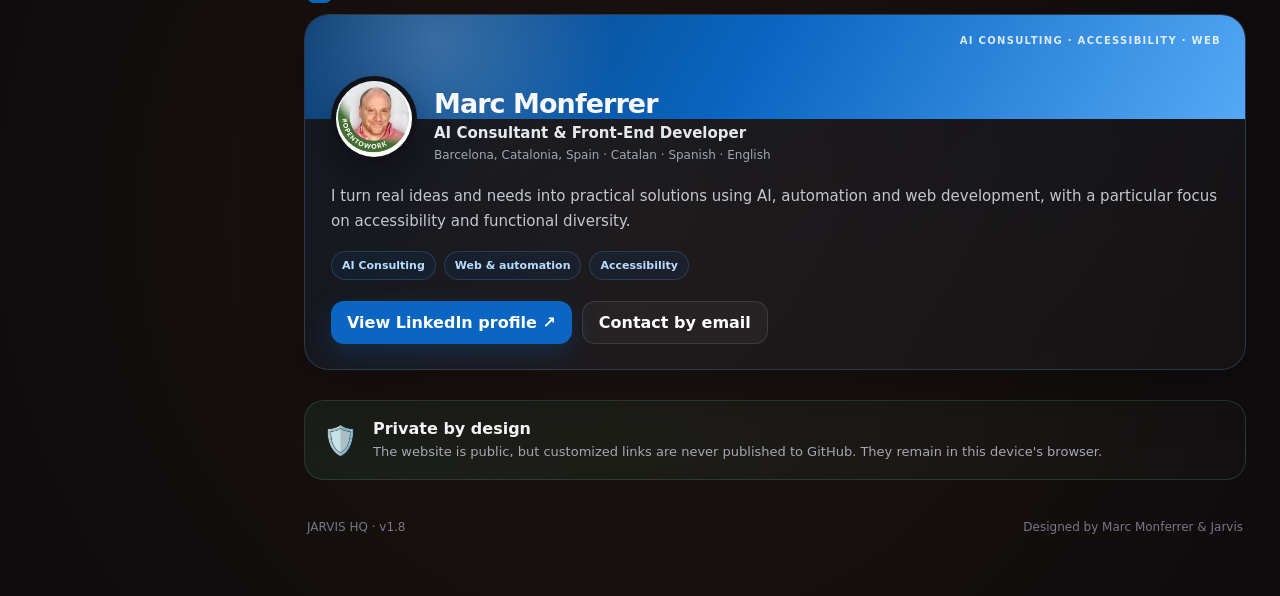
==== commit 983ae5db: "Add Today command brief to the portal" ====
--- a/index.html
+++ b/index.html
@@ -34,6 +34,7 @@
   <link rel="stylesheet" href="messaging.css?v=3">
   <link rel="stylesheet" href="linkedin.css?v=2">
   <link rel="stylesheet" href="portfolio.css?v=1">
+  <link rel="stylesheet" href="today.css?v=1">
 </head>
 <body>
 <div class="shell">
@@ -45,6 +46,7 @@
 
     <nav class="nav">
       <button class="active" data-go="top"><span>⌂</span>Home</button>
+      <button data-go="brief"><span>✓</span>Today</button>
       <button data-go="routine"><span>☀</span>Daily routine</button>
       <button data-go="areas"><span>◇</span>Areas</button>
       <button data-go="accessos"><span>✦</span>Projects</button>
@@ -66,6 +68,7 @@
               <div><small>MARC × JARVIS</small><strong>Menu</strong></div>
             </div>
             <button data-go="top"><span>⌂</span><div><strong>Home</strong><small>Personal command center</small></div><b>›</b></button>
+            <button data-go="brief"><span>✓</span><div><strong>Today</strong><small>Priorities and quick capture</small></div><b>›</b></button>
             <button data-go="routine"><span>☀</span><div><strong>Daily routine</strong><small>News, email and tools</small></div><b>›</b></button>
             <button data-go="areas"><span>◇</span><div><strong>Areas</strong><small>Consulting, finance and learning</small></div><b>›</b></button>
             <button data-go="accessos"><span>✦</span><div><strong>Projects</strong><small>Pinned chats and shortcuts</small></div><b>›</b></button>
@@ -105,7 +108,7 @@
         <h2>Everything that matters,<br><span>in one place.</span></h2>
         <p>Your gateway to daily tools, ChatGPT, AI projects, finance and everything we are building together.</p>
         <div class="heroactions">
-          <button class="primary" data-go="routine">Start the day ↓</button>
+          <button class="primary" data-go="brief">Plan today ↓</button>
           <button class="secondary" data-open="command">Open ChatGPT ↗</button>
         </div>
       </div>
@@ -115,6 +118,44 @@
       </div>
     </section>
 
+    <section class="block today-brief" id="brief">
+      <div class="sectionhead">
+        <div><div class="eyebrow">TODAY COMMAND BRIEF</div><h3>Plan the day in 60 seconds</h3></div>
+        <span class="pill brief-progress" id="briefProgress">0 of 3 complete</span>
+      </div>
+      <div class="brief-grid">
+        <article class="brief-card focus-card">
+          <div class="brief-card-head">
+            <div class="brief-heading">
+              <span class="brief-icon" aria-hidden="true">✓</span>
+              <div><small>FOCUS</small><h4>Top priorities</h4></div>
+            </div>
+            <span class="brief-date" id="briefDate"></span>
+          </div>
+          <div class="priority-list" id="priorityList" aria-label="Today's priorities"></div>
+          <button class="brief-reset" id="briefReset" type="button">Reset today</button>
+        </article>
+
+        <article class="brief-card capture-card">
+          <div class="brief-card-head">
+            <div class="brief-heading">
+              <span class="brief-icon" aria-hidden="true">✦</span>
+              <div><small>CAPTURE</small><h4>Quick note</h4></div>
+            </div>
+          </div>
+          <p class="capture-copy">Save an idea, reminder or question before it disappears. Everything remains on this device.</p>
+          <textarea class="brief-notes" id="briefNotes" maxlength="1200" placeholder="What is on your mind?" aria-label="Quick note"></textarea>
+          <div class="capture-meta">
+            <span id="briefSaveStatus">Saved locally</span>
+            <span id="briefCharacterCount">0 / 1200</span>
+          </div>
+          <div class="capture-footer">
+            <button class="secondary compact" data-open="command">Open ChatGPT ↗</button>
+          </div>
+        </article>
+      </div>
+    </section>
+
     <section class="block" id="routine">
       <div class="sectionhead">
         <div><div class="eyebrow">MY DAILY ROUTINE</div><h3>The first things I check every day</h3></div>
@@ -144,7 +185,7 @@
       <div><strong>Private by design</strong><p>The website is public, but customized links are never published to GitHub. They remain in this device's browser.</p></div>
     </div>
 
-    <footer><span>JARVIS HQ · v1.8</span><span>Designed by Marc Monferrer &amp; Jarvis</span></footer>
+    <footer><span>JARVIS HQ · v1.9</span><span>Designed by Marc Monferrer &amp; Jarvis</span></footer>
   </main>
 </div>
 
@@ -169,5 +210,6 @@
 <script src="linkedin.js?v=2"></script>
 <script src="english.js?v=1"></script>
 <script src="portfolio.js?v=1"></script>
+<script src="today.js?v=1"></script>
 </body>
 </html>
--- a/today.css
+++ b/today.css
@@ -0,0 +1,85 @@
+.today-brief{scroll-margin-top:20px}
+.brief-progress{transition:.2s}
+.brief-progress.complete{
+  color:#caffea;
+  border-color:rgba(85,230,165,.25);
+  background:rgba(85,230,165,.08)
+}
+.brief-grid{display:grid;grid-template-columns:minmax(0,1.05fr) minmax(0,.95fr);gap:15px}
+.brief-card{
+  position:relative;overflow:hidden;min-height:310px;padding:23px;
+  border:1px solid var(--line);border-radius:24px;
+  background:linear-gradient(145deg,rgba(255,255,255,.055),rgba(255,255,255,.018))
+}
+.brief-card:before{
+  content:"";position:absolute;width:190px;height:190px;border-radius:50%;filter:blur(55px);
+  opacity:.15;right:-75px;top:-80px;pointer-events:none
+}
+.focus-card:before{background:var(--orange)}
+.capture-card:before{background:var(--purple)}
+.brief-card-head{position:relative;display:flex;align-items:center;justify-content:space-between;gap:18px;margin-bottom:19px}
+.brief-heading{display:flex;align-items:center;gap:12px}
+.brief-heading small{display:block;color:var(--muted);font-size:10px;font-weight:850;letter-spacing:.15em}
+.brief-heading h4{margin:4px 0 0;font-size:20px;letter-spacing:-.02em}
+.brief-icon{
+  width:46px;height:46px;border-radius:15px;display:grid;place-items:center;font-size:20px;font-weight:950;
+  border:1px solid var(--line);background:linear-gradient(135deg,rgba(255,138,54,.22),rgba(255,71,126,.14))
+}
+.capture-card .brief-icon{background:linear-gradient(135deg,rgba(159,98,255,.24),rgba(255,71,126,.12))}
+.brief-date{color:var(--muted);font-size:12px;font-weight:750;text-align:right}
+.priority-list{position:relative;display:grid;gap:10px}
+.priority-item{
+  display:grid;grid-template-columns:42px minmax(0,1fr);align-items:center;gap:10px;
+  min-height:56px;padding:7px 12px 7px 7px;border:1px solid rgba(255,255,255,.075);
+  border-radius:16px;background:rgba(255,255,255,.035);transition:.2s
+}
+.priority-item:focus-within{border-color:rgba(255,138,54,.35);background:rgba(255,255,255,.055)}
+.priority-toggle{
+  width:42px;height:42px;border-radius:13px;border:1px solid rgba(255,255,255,.1);
+  background:rgba(255,255,255,.055);color:transparent;display:grid;place-items:center;font-weight:950;transition:.2s
+}
+.priority-toggle:hover:not(:disabled){border-color:rgba(85,230,165,.35);background:rgba(85,230,165,.08)}
+.priority-toggle:disabled{cursor:not-allowed;opacity:.42}
+.priority-toggle[aria-pressed="true"]{
+  color:#07140e;border-color:rgba(85,230,165,.58);background:var(--green);
+  box-shadow:0 8px 24px rgba(85,230,165,.18)
+}
+.priority-item input{
+  width:100%;min-width:0;border:0;outline:0;background:transparent;color:#fff;
+  font-size:14px;font-weight:720;padding:8px 2px
+}
+.priority-item input::placeholder{color:#777785;font-weight:620}
+.priority-item.done input{color:#898995;text-decoration:line-through}
+.brief-reset{
+  position:relative;margin-top:14px;padding:8px 0;border:0;background:transparent;color:#ff91b0;
+  font-size:12px;font-weight:850
+}
+.capture-card{display:flex;flex-direction:column}
+.capture-copy{position:relative;color:var(--muted);font-size:13px;line-height:1.55;margin:-7px 0 13px}
+.brief-notes{
+  position:relative;flex:1;width:100%;min-height:145px;resize:vertical;
+  border:1px solid rgba(255,255,255,.08);border-radius:17px;background:rgba(6,6,10,.48);
+  color:#fff;padding:15px;font:inherit;font-size:14px;line-height:1.6;outline:0
+}
+.brief-notes::placeholder{color:#747482}
+.brief-notes:focus{border-color:rgba(159,98,255,.45);box-shadow:0 0 0 3px rgba(159,98,255,.09)}
+.capture-meta{position:relative;display:flex;justify-content:space-between;gap:12px;margin-top:9px;color:#777785;font-size:11px}
+#briefSaveStatus[data-state="saving"]{color:#d9b87a}
+#briefSaveStatus[data-state="saved"]{color:#90e9bf}
+#briefSaveStatus[data-state="error"]{color:#ff8aa7}
+.capture-footer{position:relative;display:flex;justify-content:flex-end;margin-top:14px}
+.capture-footer .secondary{padding:11px 14px;font-size:12px}
+
+@media(max-width:960px){
+  .brief-grid{grid-template-columns:1fr}
+  .brief-card{min-height:0}
+}
+
+@media(max-width:760px){
+  .brief-card{padding:19px;border-radius:21px}
+  .brief-card-head{align-items:flex-start}
+  .brief-date{max-width:120px}
+  .priority-item{grid-template-columns:40px minmax(0,1fr);padding:6px 10px 6px 6px}
+  .priority-toggle{width:40px;height:40px}
+  .capture-footer .secondary{width:100%}
+}
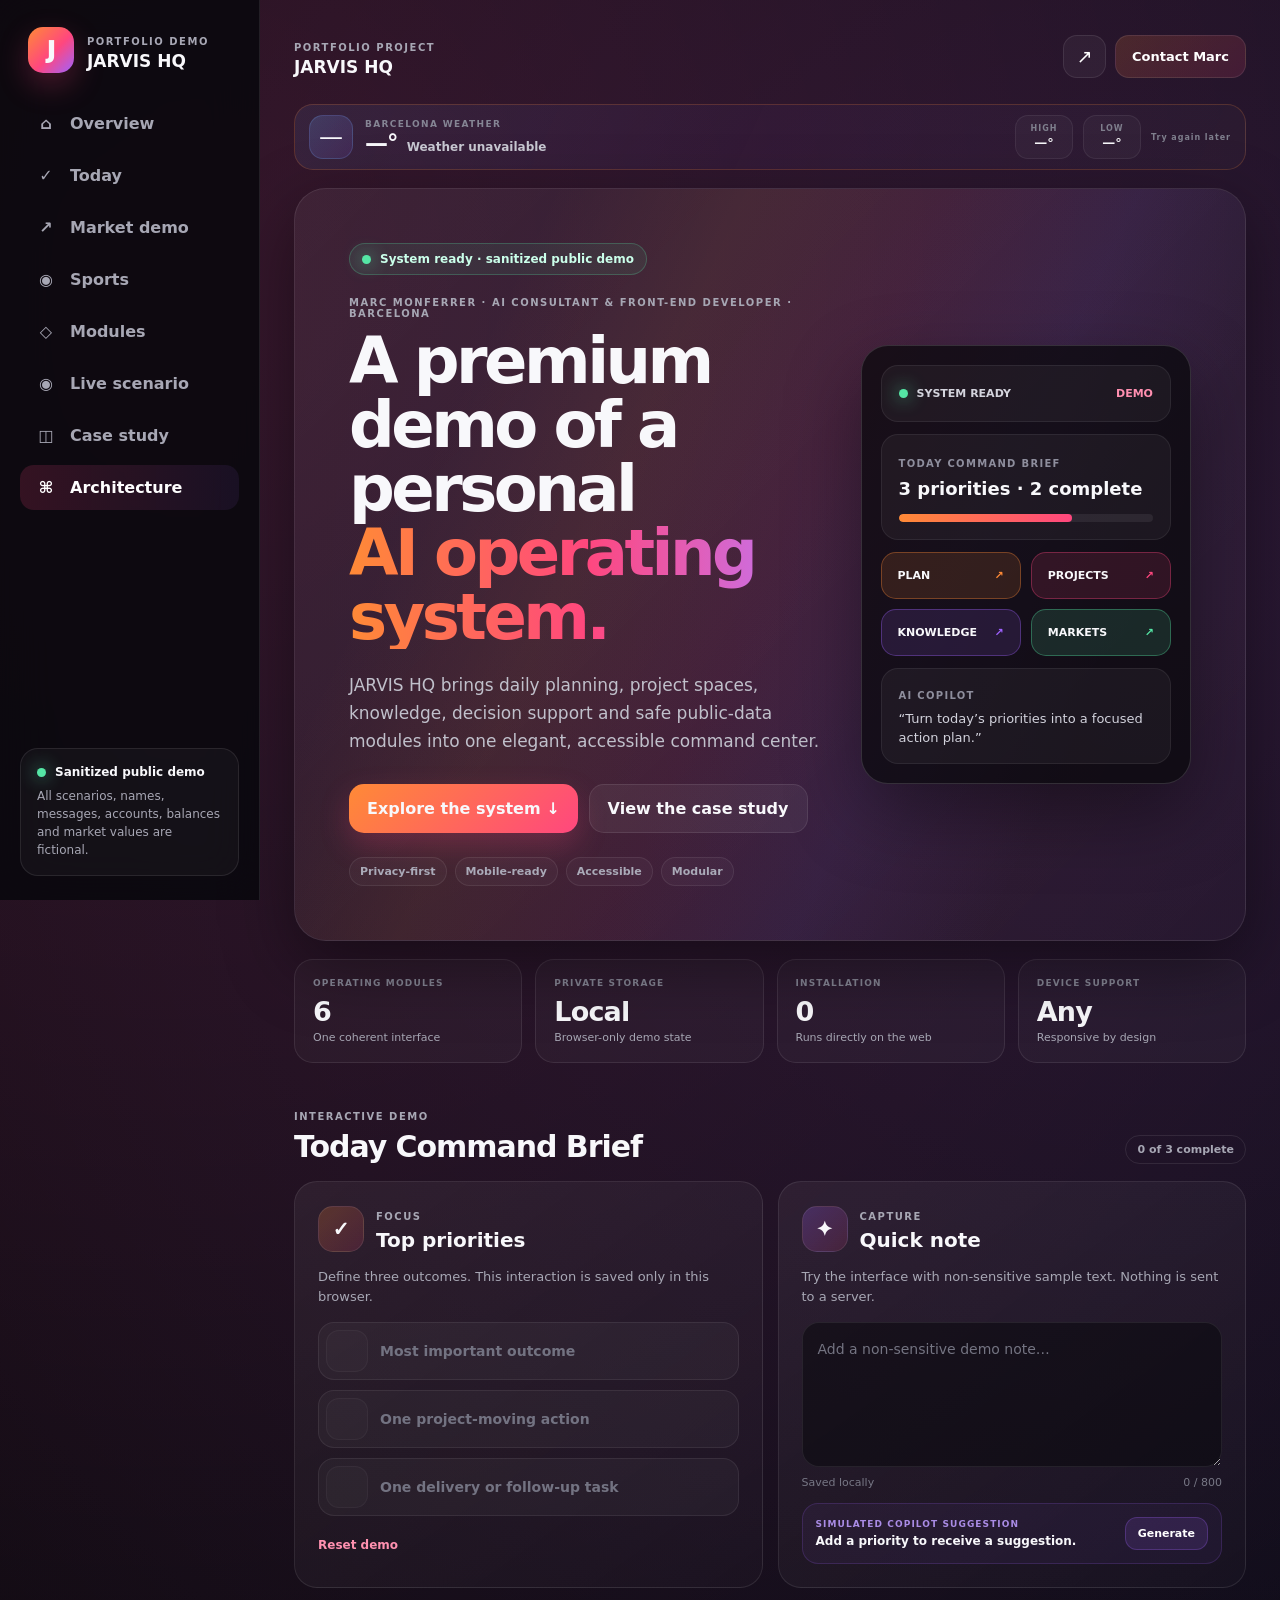
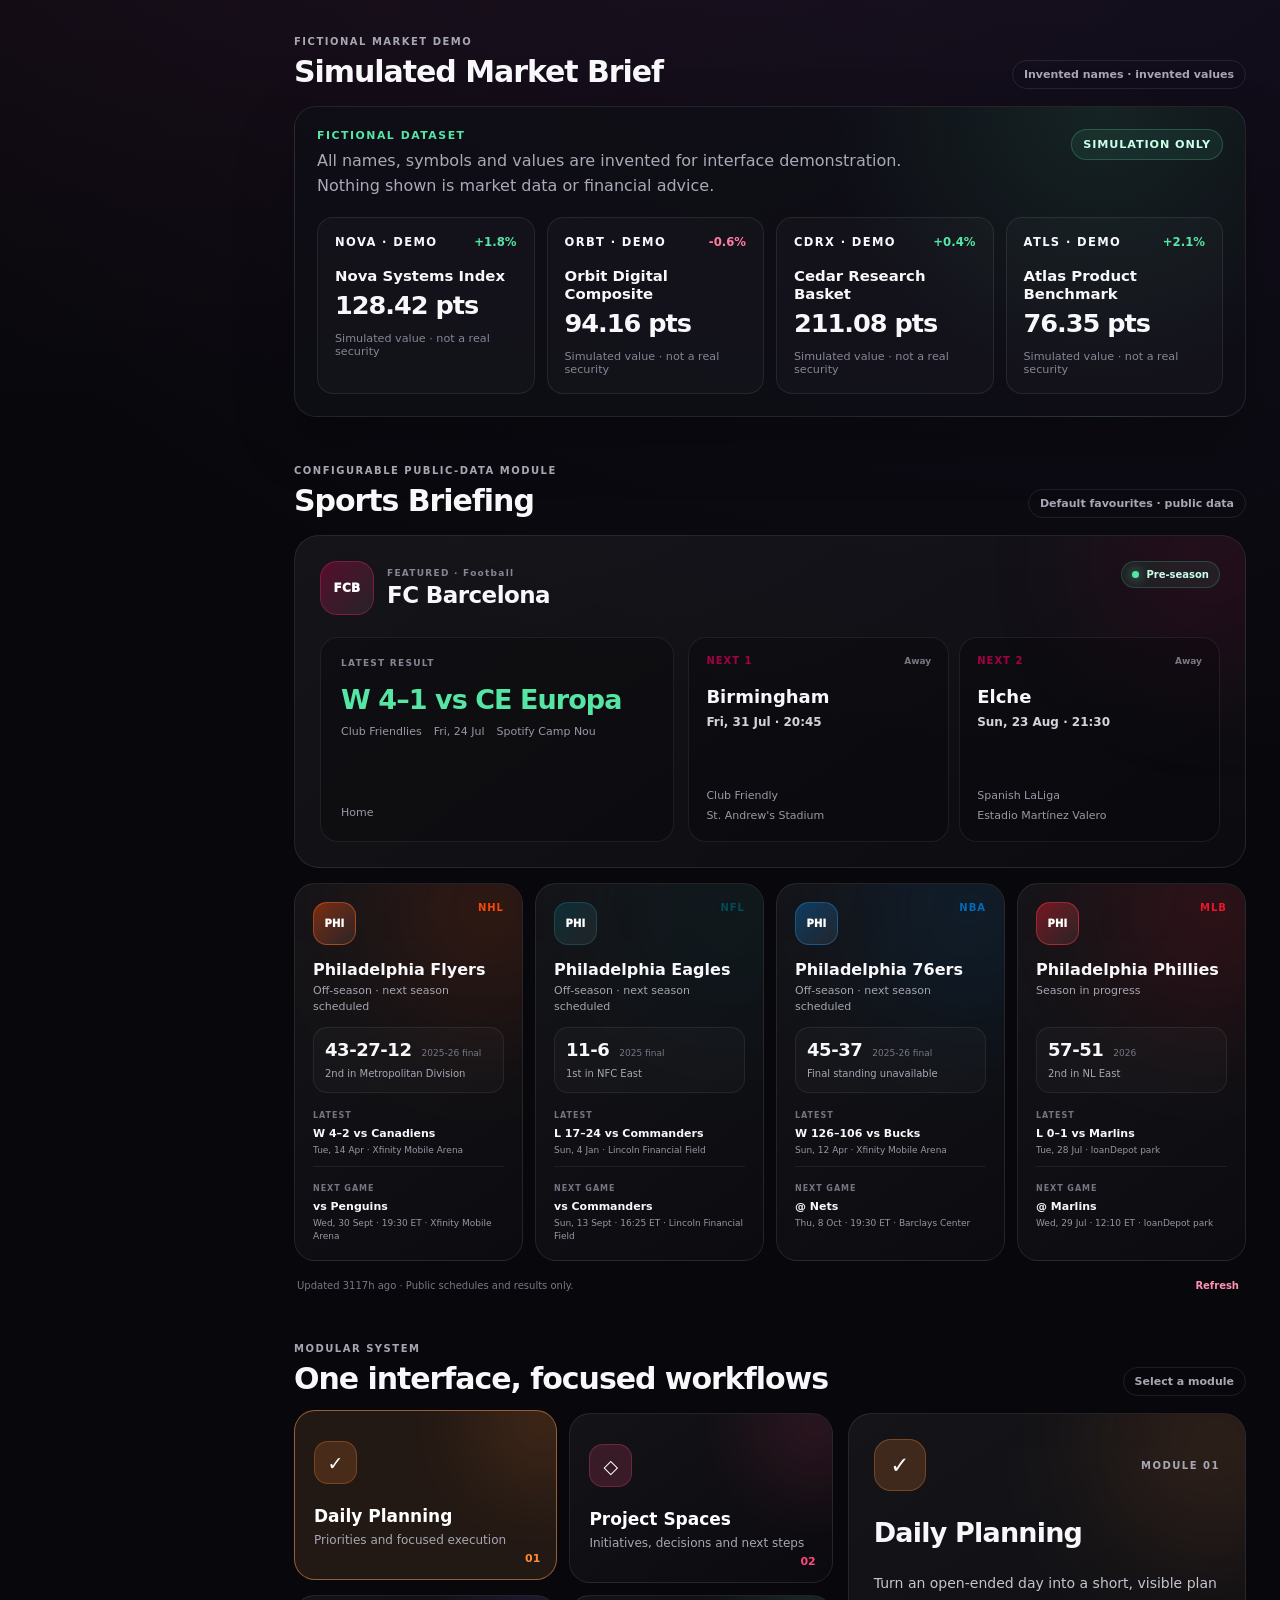
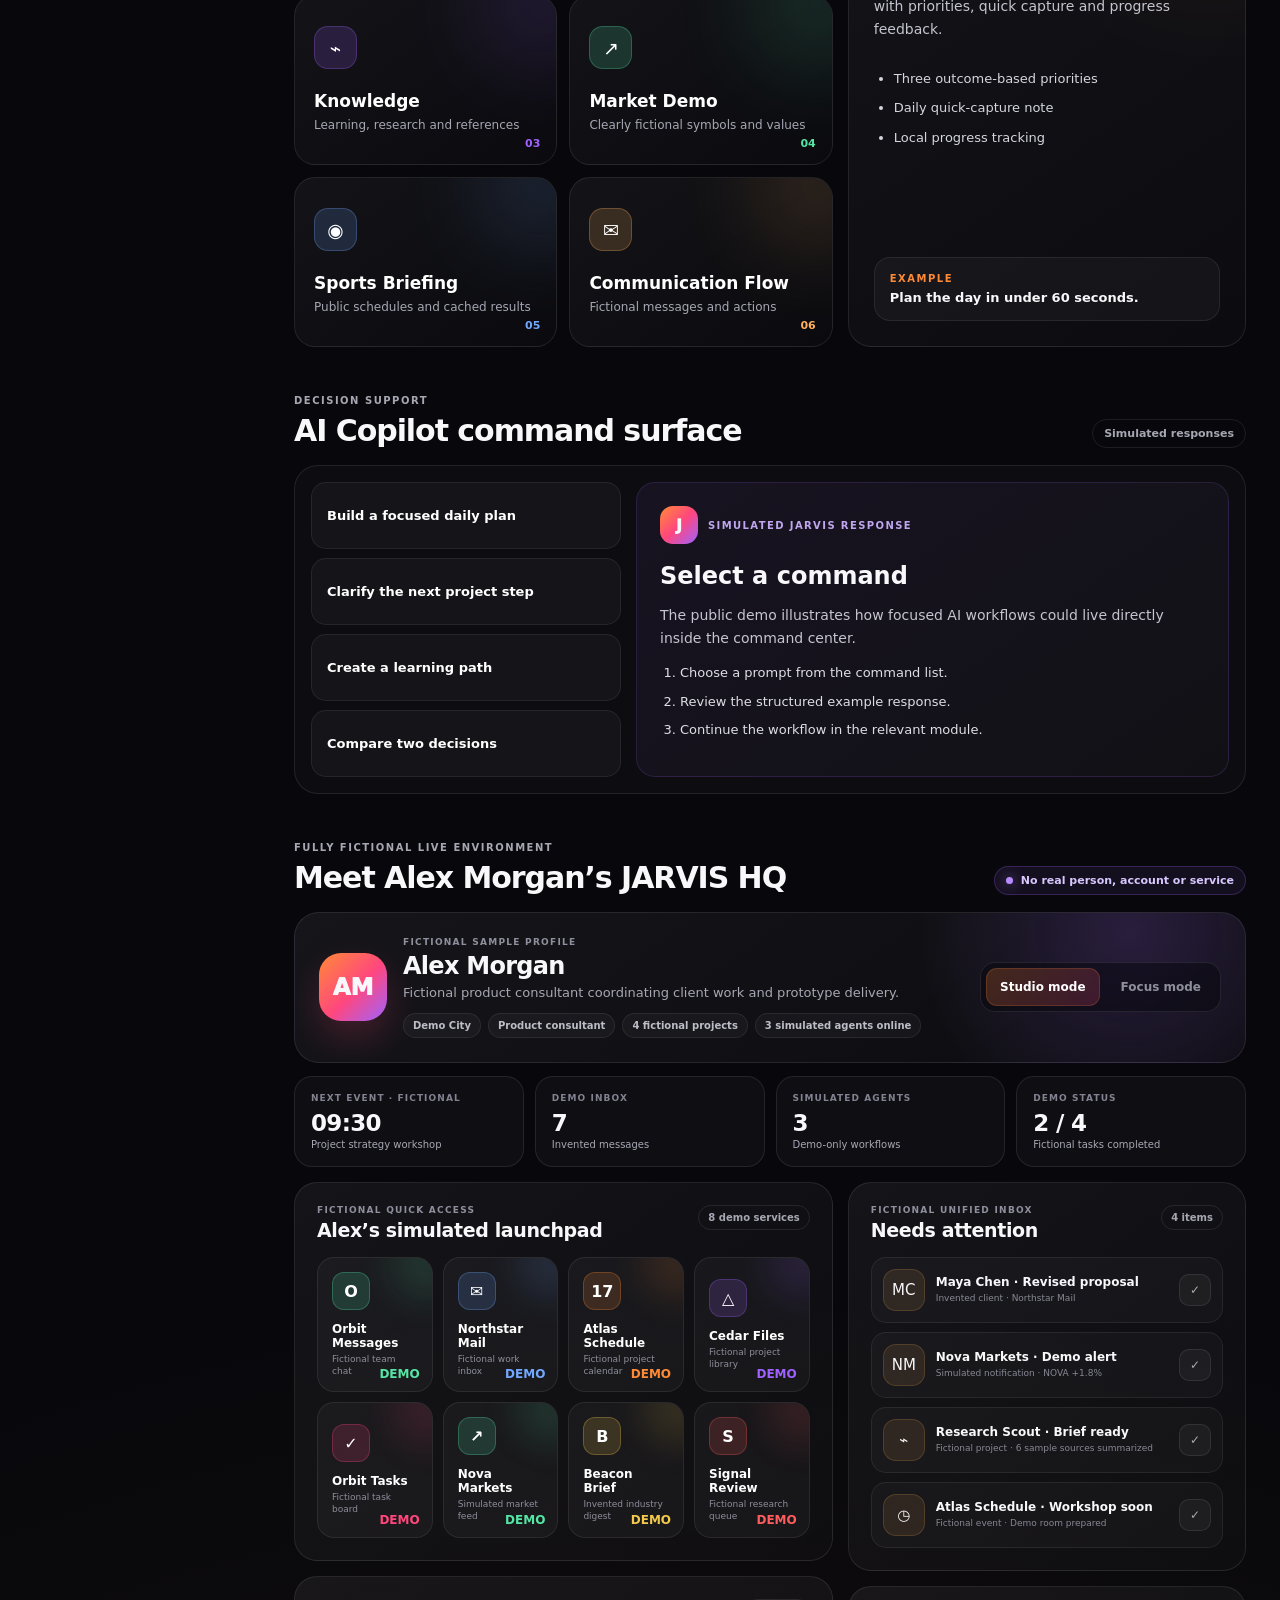
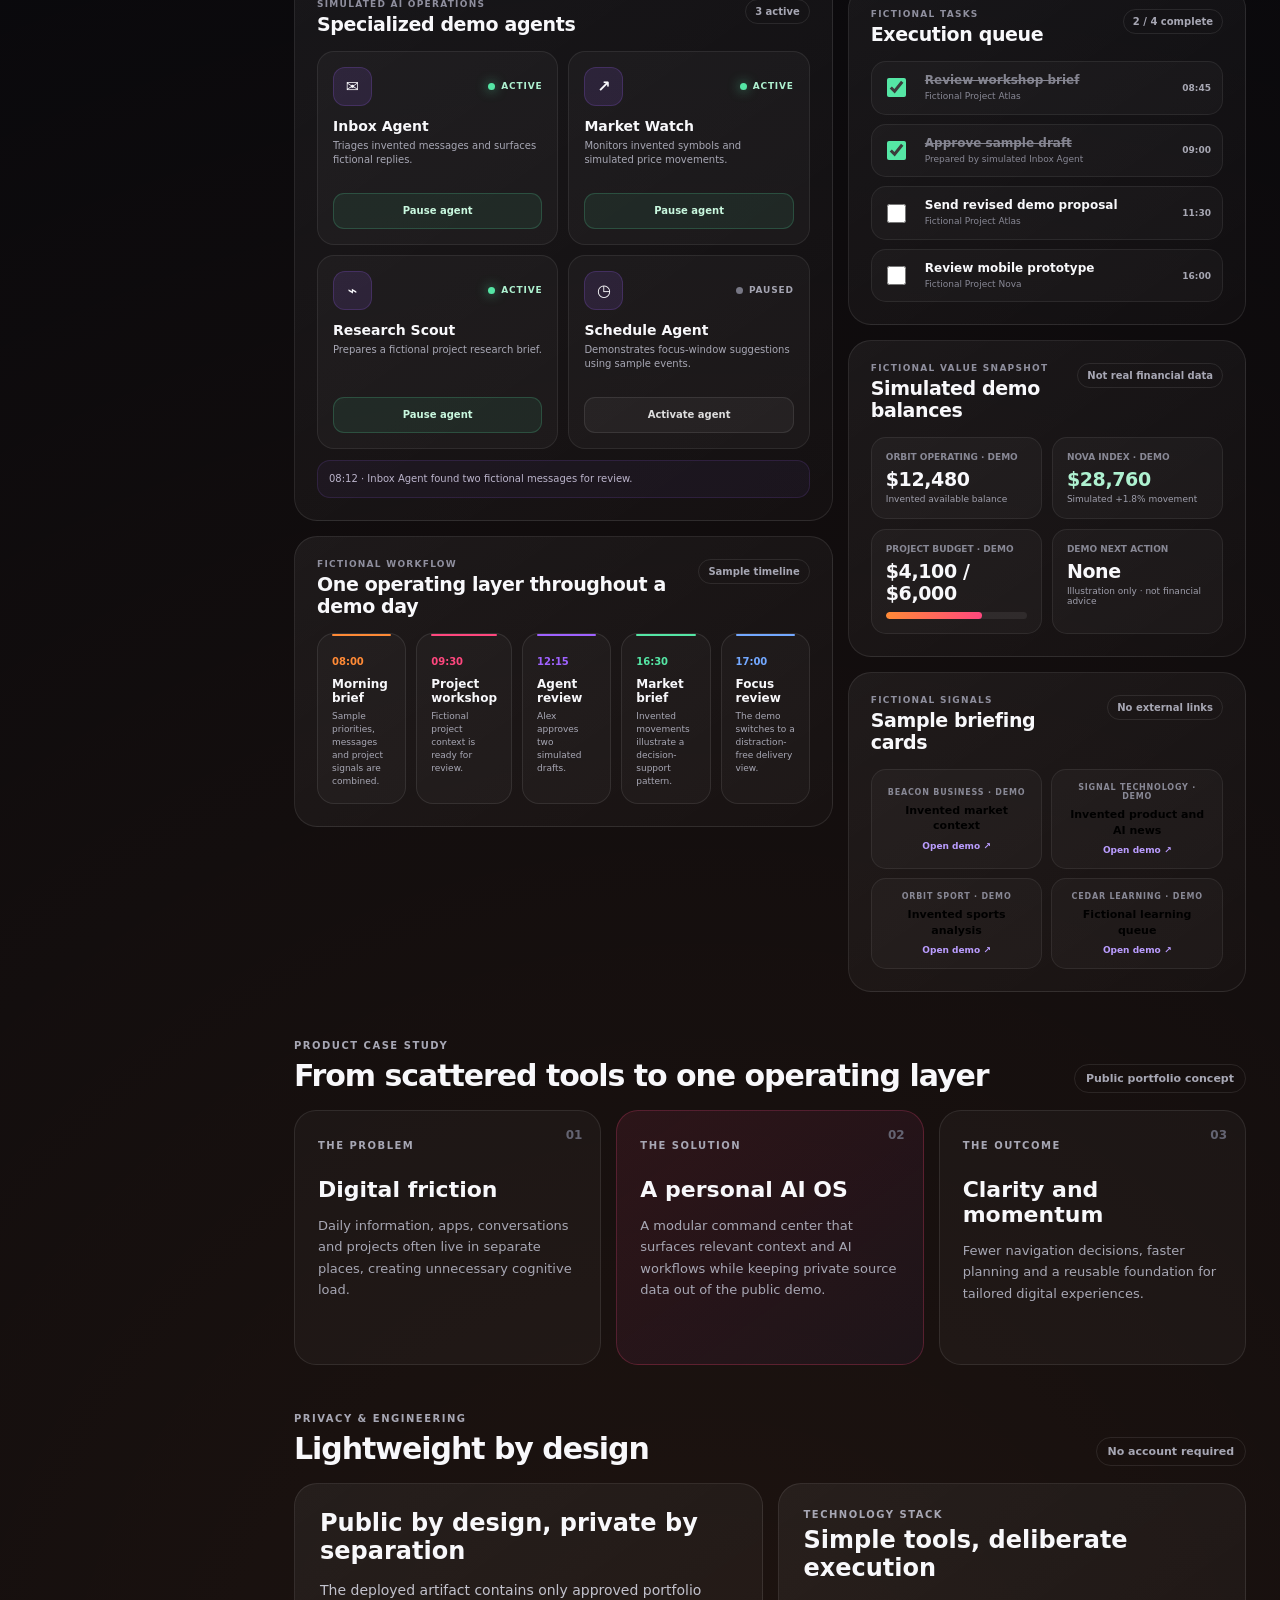
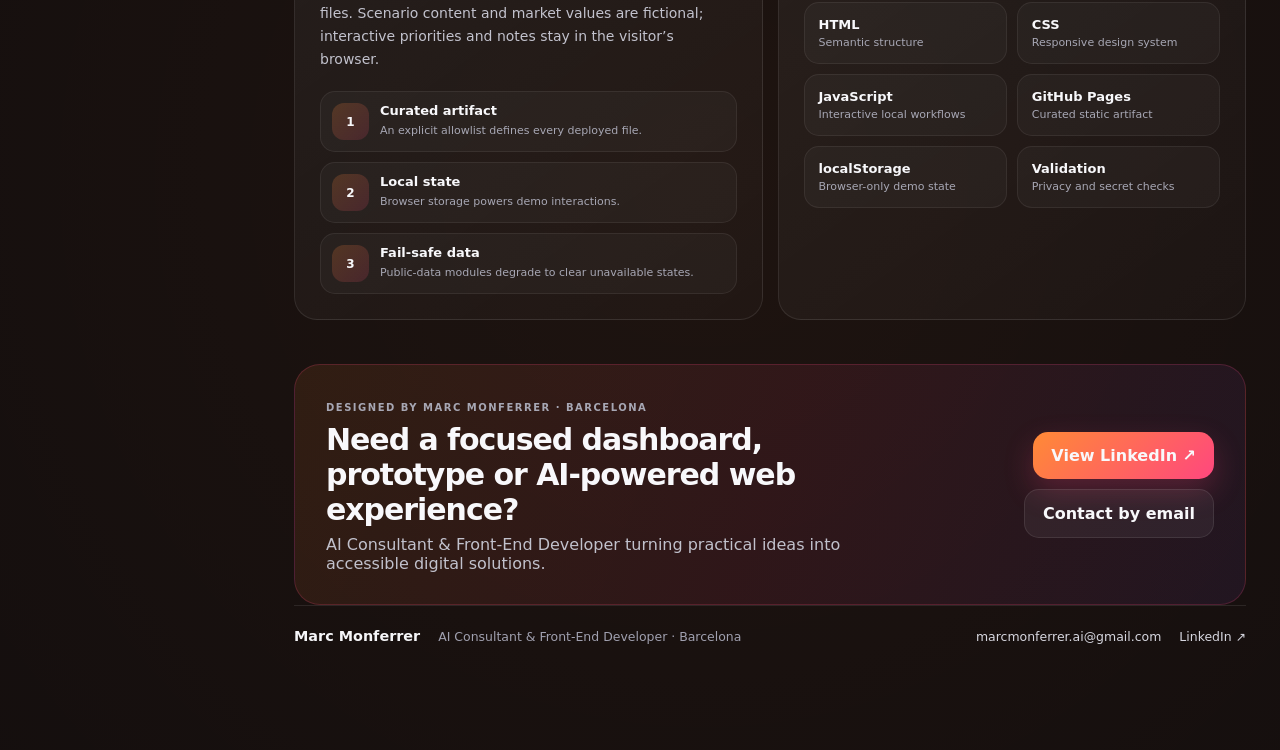
==== commit 02e7c57c: "Publish sanitized JARVIS HQ portfolio demo" ====
--- a/index.html
+++ b/index.html
@@ -4,212 +4,334 @@
   <meta charset="utf-8">
   <meta name="viewport" content="width=device-width,initial-scale=1,viewport-fit=cover">
   <meta name="theme-color" content="#09090d">
-  <meta name="application-name" content="JARVIS HQ">
-  <meta name="apple-mobile-web-app-title" content="JARVIS HQ">
-  <meta name="description" content="JARVIS HQ — Marc Monferrer's personal command center.">
+  <meta name="application-name" content="JARVIS HQ Portfolio Demo">
+  <meta name="apple-mobile-web-app-title" content="JARVIS HQ Demo">
+  <meta name="description" content="JARVIS HQ is Marc Monferrer's public portfolio demo of a privacy-first AI operating system.">
   <link rel="canonical" href="https://marcmonferrer.github.io/jarvis-hq/">
 
   <meta property="og:type" content="website">
   <meta property="og:locale" content="en_US">
-  <meta property="og:site_name" content="JARVIS HQ">
-  <meta property="og:title" content="JARVIS HQ · Marc Monferrer">
-  <meta property="og:description" content="Marc's personal command center for daily tools, AI consulting, finance and projects.">
+  <meta property="og:site_name" content="JARVIS HQ Portfolio Demo">
+  <meta property="og:title" content="JARVIS HQ · Portfolio Demo">
+  <meta property="og:description" content="Explore a privacy-first command center through a fully fictional interactive case study.">
   <meta property="og:url" content="https://marcmonferrer.github.io/jarvis-hq/">
-  <meta property="og:image" content="https://marcmonferrer.github.io/jarvis-hq/social-card.png?v=2">
-  <meta property="og:image:secure_url" content="https://marcmonferrer.github.io/jarvis-hq/social-card.png?v=2">
+  <meta property="og:image" content="https://marcmonferrer.github.io/jarvis-hq/portfolio-social.png">
+  <meta property="og:image:secure_url" content="https://marcmonferrer.github.io/jarvis-hq/portfolio-social.png">
   <meta property="og:image:type" content="image/png">
-  <meta property="og:image:width" content="600">
-  <meta property="og:image:height" content="315">
-  <meta property="og:image:alt" content="JARVIS HQ — Marc × Jarvis">
+  <meta property="og:image:width" content="1200">
+  <meta property="og:image:height" content="630">
+  <meta property="og:image:alt" content="JARVIS HQ portfolio demo by Marc Monferrer">
 
   <meta name="twitter:card" content="summary_large_image">
-  <meta name="twitter:title" content="JARVIS HQ · Marc Monferrer">
-  <meta name="twitter:description" content="Marc's personal command center.">
-  <meta name="twitter:image" content="https://marcmonferrer.github.io/jarvis-hq/social-card.png?v=2">
-
-  <title>JARVIS HQ</title>
-  <link rel="icon" href="favicon.svg?v=1" type="image/svg+xml">
-  <link rel="icon" href="favicon-32.png?v=1" type="image/png" sizes="32x32">
-  <link rel="stylesheet" href="styles.css?v=7">
-  <link rel="stylesheet" href="messaging.css?v=3">
-  <link rel="stylesheet" href="linkedin.css?v=2">
-  <link rel="stylesheet" href="portfolio.css?v=1">
-  <link rel="stylesheet" href="today.css?v=1">
+  <meta name="twitter:title" content="JARVIS HQ · Portfolio Demo">
+  <meta name="twitter:description" content="A privacy-first AI operating system portfolio demo by Marc Monferrer.">
+  <meta name="twitter:image" content="https://marcmonferrer.github.io/jarvis-hq/portfolio-social.png">
+
+  <title>JARVIS HQ · Portfolio Demo</title>
+  <link rel="icon" href="portfolio-favicon.svg" type="image/svg+xml">
+  <link rel="stylesheet" href="portfolio-demo.css">
+  <link rel="stylesheet" href="weather.css">
+  <link rel="stylesheet" href="sports-briefing.css">
+  <link rel="stylesheet" href="market-demo.css">
+  <link rel="stylesheet" href="professional-contact.css">
 </head>
 <body>
-<div class="shell">
-  <aside id="sidebar" aria-label="Desktop navigation">
-    <div class="brand">
-      <div class="brandmark" aria-hidden="true">J</div>
-      <div><small>MARC × JARVIS</small><strong>JARVIS HQ</strong></div>
-    </div>
-
-    <nav class="nav">
-      <button class="active" data-go="top"><span>⌂</span>Home</button>
-      <button data-go="brief"><span>✓</span>Today</button>
-      <button data-go="routine"><span>☀</span>Daily routine</button>
-      <button data-go="areas"><span>◇</span>Areas</button>
-      <button data-go="accessos"><span>✦</span>Projects</button>
-    </nav>
-
-    <div class="sidecard">
-      <div class="online"><i></i>System ready</div>
-      <p>Personal links are stored locally on this device.</p>
-    </div>
-  </aside>
-
-  <main id="top">
-    <header class="topbar">
-      <div class="titlewrap">
-        <details class="mobile-nav" id="mobileNav">
-          <summary class="iconbtn" aria-label="Open menu">☰</summary>
-          <nav class="mobile-panel" aria-label="Mobile navigation">
-            <div class="mobile-panel-head">
-              <div><small>MARC × JARVIS</small><strong>Menu</strong></div>
-            </div>
-            <button data-go="top"><span>⌂</span><div><strong>Home</strong><small>Personal command center</small></div><b>›</b></button>
-            <button data-go="brief"><span>✓</span><div><strong>Today</strong><small>Priorities and quick capture</small></div><b>›</b></button>
-            <button data-go="routine"><span>☀</span><div><strong>Daily routine</strong><small>News, email and tools</small></div><b>›</b></button>
-            <button data-go="areas"><span>◇</span><div><strong>Areas</strong><small>Consulting, finance and learning</small></div><b>›</b></button>
-            <button data-go="accessos"><span>✦</span><div><strong>Projects</strong><small>Pinned chats and shortcuts</small></div><b>›</b></button>
+  <div class="demo-shell">
+    <aside class="demo-sidebar" aria-label="Portfolio demo navigation">
+      <a class="demo-brand" href="#top" aria-label="JARVIS HQ Portfolio Demo home">
+        <span class="demo-brandmark" aria-hidden="true">J</span>
+        <span><small>PORTFOLIO DEMO</small><strong>JARVIS HQ</strong></span>
+      </a>
+
+      <nav class="demo-nav">
+        <a class="active" href="#top"><span>⌂</span>Overview</a>
+        <a href="#today"><span>✓</span>Today</a>
+        <a href="#markets"><span>↗</span>Market demo</a>
+        <a href="#sports"><span>◉</span>Sports</a>
+        <a href="#modules"><span>◇</span>Modules</a>
+        <a href="#case-study"><span>◫</span>Case study</a>
+        <a href="#architecture"><span>⌘</span>Architecture</a>
+      </nav>
+
+      <div class="demo-sidebar-card">
+        <span class="demo-ready"><i></i>Sanitized public demo</span>
+        <p>All scenarios, names, messages, accounts, balances and market values are fictional.</p>
+      </div>
+    </aside>
+
+    <main id="top">
+      <header class="demo-topbar">
+        <details class="demo-mobile-nav">
+          <summary aria-label="Open navigation">☰</summary>
+          <nav>
+            <a href="#top">Overview</a>
+            <a href="#today">Today</a>
+            <a href="#markets">Market demo</a>
+            <a href="#sports">Sports</a>
+            <a href="#modules">Modules</a>
+            <a href="#case-study">Case study</a>
+            <a href="#architecture">Architecture</a>
           </nav>
         </details>
-
         <div>
-          <div class="eyebrow">COMMAND CENTER</div>
-          <h1 id="greeting">Hello, Marc</h1>
-        </div>
-      </div>
-
-      <div class="actions">
-        <button class="iconbtn" id="share" title="Share" aria-label="Share JARVIS HQ">↗</button>
-        <button class="editbtn" id="edit">✎ Edit</button>
-        <div class="avatar" aria-label="Marc Monferrer">MM</div>
-      </div>
-    </header>
-
-    <section class="messaging-dock" aria-label="Direct messaging">
-      <button class="messaging-link whatsapp" data-messaging="whatsapp" aria-label="Open WhatsApp">
-        <span class="messaging-icon" aria-hidden="true">W</span>
-        <span class="messaging-copy"><small>DIRECT MESSAGING</small><strong>WhatsApp</strong></span>
-        <span class="messaging-arrow" aria-hidden="true">↗</span>
-      </button>
-      <button class="messaging-link telegram" data-messaging="telegram" aria-label="Open Telegram">
-        <span class="messaging-icon" aria-hidden="true">➤</span>
-        <span class="messaging-copy"><small>DIRECT MESSAGING</small><strong>Telegram</strong></span>
-        <span class="messaging-arrow" aria-hidden="true">↗</span>
-      </button>
-    </section>
-
-    <section class="hero">
-      <div class="hero-copy">
-        <span class="status"><i></i> All systems ready</span>
-        <div class="today" id="today"></div>
-        <h2>Everything that matters,<br><span>in one place.</span></h2>
-        <p>Your gateway to daily tools, ChatGPT, AI projects, finance and everything we are building together.</p>
-        <div class="heroactions">
-          <button class="primary" data-go="brief">Plan today ↓</button>
-          <button class="secondary" data-open="command">Open ChatGPT ↗</button>
-        </div>
-      </div>
-      <div class="visual" aria-hidden="true">
-        <div class="orbit"></div>
-        <div class="core">J</div>
-      </div>
-    </section>
-
-    <section class="block today-brief" id="brief">
-      <div class="sectionhead">
-        <div><div class="eyebrow">TODAY COMMAND BRIEF</div><h3>Plan the day in 60 seconds</h3></div>
-        <span class="pill brief-progress" id="briefProgress">0 of 3 complete</span>
-      </div>
-      <div class="brief-grid">
-        <article class="brief-card focus-card">
-          <div class="brief-card-head">
-            <div class="brief-heading">
-              <span class="brief-icon" aria-hidden="true">✓</span>
-              <div><small>FOCUS</small><h4>Top priorities</h4></div>
-            </div>
-            <span class="brief-date" id="briefDate"></span>
-          </div>
-          <div class="priority-list" id="priorityList" aria-label="Today's priorities"></div>
-          <button class="brief-reset" id="briefReset" type="button">Reset today</button>
-        </article>
-
-        <article class="brief-card capture-card">
-          <div class="brief-card-head">
-            <div class="brief-heading">
-              <span class="brief-icon" aria-hidden="true">✦</span>
-              <div><small>CAPTURE</small><h4>Quick note</h4></div>
-            </div>
-          </div>
-          <p class="capture-copy">Save an idea, reminder or question before it disappears. Everything remains on this device.</p>
-          <textarea class="brief-notes" id="briefNotes" maxlength="1200" placeholder="What is on your mind?" aria-label="Quick note"></textarea>
-          <div class="capture-meta">
-            <span id="briefSaveStatus">Saved locally</span>
-            <span id="briefCharacterCount">0 / 1200</span>
-          </div>
-          <div class="capture-footer">
-            <button class="secondary compact" data-open="command">Open ChatGPT ↗</button>
-          </div>
-        </article>
-      </div>
-    </section>
-
-    <section class="block" id="routine">
-      <div class="sectionhead">
-        <div><div class="eyebrow">MY DAILY ROUTINE</div><h3>The first things I check every day</h3></div>
-        <button class="secondary compact" id="customize">Customize</button>
-      </div>
-      <div class="routine-grid" id="routineGrid"></div>
-    </section>
-
-    <section class="block" id="areas">
-      <div class="sectionhead">
-        <div><div class="eyebrow">CORE AREAS</div><h3>Choose your focus</h3></div>
-        <span class="pill">4 spaces</span>
-      </div>
-      <div class="grid" id="cards"></div>
-    </section>
-
-    <section class="block" id="accessos">
-      <div class="sectionhead">
-        <div><div class="eyebrow">PROJECTS AND SHORTCUTS</div><h3>Continue where you left off</h3></div>
-        <button class="secondary compact" id="manage">Manage</button>
-      </div>
-      <div class="quick" id="quick"></div>
-    </section>
-
-    <div class="privacy">
-      <div aria-hidden="true">🛡️</div>
-      <div><strong>Private by design</strong><p>The website is public, but customized links are never published to GitHub. They remain in this device's browser.</p></div>
-    </div>
-
-    <footer><span>JARVIS HQ · v1.9</span><span>Designed by Marc Monferrer &amp; Jarvis</span></footer>
-  </main>
-</div>
-
-<dialog id="dialog">
-  <form method="dialog" class="modal" id="form">
-    <div class="modalhead">
-      <div><div class="eyebrow">LOCAL SETTINGS</div><h3>Customize your shortcuts</h3></div>
-      <button class="close" value="cancel" aria-label="Close">×</button>
-    </div>
-    <p class="intro">Paste the link for each service, chat or project. Changes are stored only on this device.</p>
-    <div class="fields" id="fields"></div>
-    <div class="modalactions">
-      <button type="button" class="reset" id="reset">Restore defaults</button>
-      <div><button class="secondary" value="cancel">Cancel</button><button class="primary" value="default">Save changes</button></div>
-    </div>
-  </form>
-</dialog>
-
-<div class="toast" id="toast" role="status" aria-live="polite"></div>
-<script src="app.js?v=7"></script>
-<script src="messaging.js?v=3"></script>
-<script src="linkedin.js?v=2"></script>
-<script src="english.js?v=1"></script>
-<script src="portfolio.js?v=1"></script>
-<script src="today.js?v=1"></script>
+          <small>PORTFOLIO PROJECT</small>
+          <strong>JARVIS HQ</strong>
+        </div>
+        <div class="demo-top-actions">
+          <button type="button" id="shareDemo" aria-label="Share portfolio demo">↗</button>
+          <a href="mailto:marcmonferrer.ai@gmail.com">Contact Marc</a>
+        </div>
+      </header>
+
+      <section class="weather-widget" data-weather-widget data-state="loading" aria-label="Loading Barcelona weather" aria-live="polite">
+        <div class="weather-main">
+          <span class="weather-icon" data-weather-icon aria-hidden="true">◌</span>
+          <div>
+            <span class="weather-place">BARCELONA WEATHER</span>
+            <div class="weather-reading">
+              <strong class="weather-temperature" data-weather-temperature>—°</strong>
+              <span class="weather-condition" data-weather-condition>Loading conditions</span>
+            </div>
+          </div>
+        </div>
+        <div class="weather-range" aria-label="Today's high and low">
+          <span><small>HIGH</small><strong data-weather-high>—°</strong></span>
+          <span><small>LOW</small><strong data-weather-low>—°</strong></span>
+          <small class="weather-meta" data-weather-meta>Connecting</small>
+        </div>
+      </section>
+
+      <section class="demo-hero" aria-labelledby="hero-title">
+        <div class="demo-hero-copy">
+          <span class="demo-status"><i></i> System ready · sanitized public demo</span>
+          <p class="demo-kicker">MARC MONFERRER · AI CONSULTANT &amp; FRONT-END DEVELOPER · BARCELONA</p>
+          <h1 id="hero-title">A premium demo of a personal <span>AI operating system.</span></h1>
+          <p class="demo-lead">JARVIS HQ brings daily planning, project spaces, knowledge, decision support and safe public-data modules into one elegant, accessible command center.</p>
+          <div class="demo-hero-actions">
+            <a class="demo-primary" href="#today">Explore the system ↓</a>
+            <a class="demo-secondary" href="#case-study">View the case study</a>
+          </div>
+          <div class="demo-trust-row" aria-label="Product principles">
+            <span>Privacy-first</span>
+            <span>Mobile-ready</span>
+            <span>Accessible</span>
+            <span>Modular</span>
+          </div>
+        </div>
+
+        <div class="demo-product-preview" aria-label="JARVIS HQ interface preview">
+          <div class="preview-bar">
+            <span><i></i> SYSTEM READY</span>
+            <strong>DEMO</strong>
+          </div>
+          <div class="preview-command">
+            <small>TODAY COMMAND BRIEF</small>
+            <strong>3 priorities · 2 complete</strong>
+            <div><i></i></div>
+          </div>
+          <div class="preview-grid">
+            <span style="--module:#ff8a36">PLAN <b>↗</b></span>
+            <span style="--module:#ff477e">PROJECTS <b>↗</b></span>
+            <span style="--module:#9f62ff">KNOWLEDGE <b>↗</b></span>
+            <span style="--module:#55e6a5">MARKETS <b>↗</b></span>
+          </div>
+          <div class="preview-prompt">
+            <small>AI COPILOT</small>
+            <p>“Turn today’s priorities into a focused action plan.”</p>
+          </div>
+        </div>
+      </section>
+
+      <section class="demo-metrics" aria-label="Product metrics">
+        <article><small>OPERATING MODULES</small><strong>6</strong><span>One coherent interface</span></article>
+        <article><small>PRIVATE STORAGE</small><strong>Local</strong><span>Browser-only demo state</span></article>
+        <article><small>INSTALLATION</small><strong>0</strong><span>Runs directly on the web</span></article>
+        <article><small>DEVICE SUPPORT</small><strong>Any</strong><span>Responsive by design</span></article>
+      </section>
+
+      <section class="demo-section" id="today" aria-labelledby="today-title">
+        <div class="demo-section-head">
+          <div><small>INTERACTIVE DEMO</small><h2 id="today-title">Today Command Brief</h2></div>
+          <span class="demo-pill" id="demoProgress">0 of 3 complete</span>
+        </div>
+
+        <div class="today-demo-grid">
+          <article class="demo-panel priority-panel">
+            <div class="panel-heading">
+              <span>✓</span>
+              <div><small>FOCUS</small><h3>Top priorities</h3></div>
+            </div>
+            <p class="panel-intro">Define three outcomes. This interaction is saved only in this browser.</p>
+            <div class="demo-priority-list" id="demoPriorityList" aria-label="Demo priorities"></div>
+            <button class="text-button" type="button" id="resetDemoBrief">Reset demo</button>
+          </article>
+
+          <article class="demo-panel capture-panel">
+            <div class="panel-heading">
+              <span>✦</span>
+              <div><small>CAPTURE</small><h3>Quick note</h3></div>
+            </div>
+            <p class="panel-intro">Try the interface with non-sensitive sample text. Nothing is sent to a server.</p>
+            <textarea id="demoNote" maxlength="800" placeholder="Add a non-sensitive demo note…" aria-label="Demo quick note"></textarea>
+            <div class="note-meta"><span id="demoSaveStatus">Saved locally</span><span id="demoCharacterCount">0 / 800</span></div>
+            <div class="copilot-mini">
+              <div><small>SIMULATED COPILOT SUGGESTION</small><strong id="briefSuggestion">Add a priority to receive a suggestion.</strong></div>
+              <button type="button" id="generateSuggestion">Generate</button>
+            </div>
+          </article>
+        </div>
+      </section>
+
+      <section class="demo-section" id="markets" aria-labelledby="markets-title">
+        <div class="demo-section-head">
+          <div><small>FICTIONAL MARKET DEMO</small><h2 id="markets-title">Simulated Market Brief</h2></div>
+          <span class="demo-pill">Invented names · invented values</span>
+        </div>
+        <div class="market-demo-root" data-market-demo aria-live="polite" aria-busy="true">
+          <div class="market-demo-loading">Loading fictional market data…</div>
+        </div>
+      </section>
+
+      <section class="demo-section" id="sports" aria-labelledby="sports-title">
+        <div class="demo-section-head">
+          <div><small>CONFIGURABLE PUBLIC-DATA MODULE</small><h2 id="sports-title">Sports Briefing</h2></div>
+          <span class="demo-pill">Default favourites · public data</span>
+        </div>
+        <div class="sports-briefing-root" data-sports-briefing data-demo-favourites aria-live="polite" aria-busy="true">
+          <div class="sports-loading"><span>Loading sports briefing</span></div>
+        </div>
+      </section>
+
+      <section class="demo-section" id="modules" aria-labelledby="modules-title">
+        <div class="demo-section-head">
+          <div><small>MODULAR SYSTEM</small><h2 id="modules-title">One interface, focused workflows</h2></div>
+          <span class="demo-pill">Select a module</span>
+        </div>
+
+        <div class="module-layout">
+          <div class="module-grid" id="moduleGrid">
+            <button class="module-card active" type="button" data-module="planning" style="--module:#ff8a36"><span>✓</span><strong>Daily Planning</strong><small>Priorities and focused execution</small><b>01</b></button>
+            <button class="module-card" type="button" data-module="projects" style="--module:#ff477e"><span>◇</span><strong>Project Spaces</strong><small>Initiatives, decisions and next steps</small><b>02</b></button>
+            <button class="module-card" type="button" data-module="knowledge" style="--module:#9f62ff"><span>⌁</span><strong>Knowledge</strong><small>Learning, research and references</small><b>03</b></button>
+            <button class="module-card" type="button" data-module="markets" style="--module:#55e6a5"><span>↗</span><strong>Market Demo</strong><small>Clearly fictional symbols and values</small><b>04</b></button>
+            <button class="module-card" type="button" data-module="sports" style="--module:#73a8ff"><span>◉</span><strong>Sports Briefing</strong><small>Public schedules and cached results</small><b>05</b></button>
+            <button class="module-card" type="button" data-module="communication" style="--module:#ffb15c"><span>✉</span><strong>Communication Flow</strong><small>Fictional messages and actions</small><b>06</b></button>
+          </div>
+
+          <article class="module-detail demo-panel" id="moduleDetail" aria-live="polite">
+            <div class="module-detail-top"><span id="moduleIcon">✓</span><small id="moduleIndex">MODULE 01</small></div>
+            <h3 id="moduleTitle">Daily Planning</h3>
+            <p id="moduleDescription">Turn an open-ended day into a short, visible plan with priorities, quick capture and progress feedback.</p>
+            <ul id="moduleFeatures">
+              <li>Three outcome-based priorities</li>
+              <li>Daily quick-capture note</li>
+              <li>Local progress tracking</li>
+            </ul>
+            <div class="module-example" id="moduleExample"><small>EXAMPLE</small><strong>Plan the day in under 60 seconds.</strong></div>
+          </article>
+        </div>
+      </section>
+
+      <section class="demo-section ai-section" aria-labelledby="ai-title">
+        <div class="demo-section-head">
+          <div><small>DECISION SUPPORT</small><h2 id="ai-title">AI Copilot command surface</h2></div>
+          <span class="demo-pill">Simulated responses</span>
+        </div>
+        <div class="ai-console">
+          <div class="ai-prompt-list" aria-label="Example AI prompts">
+            <button type="button" data-prompt="plan">Build a focused daily plan</button>
+            <button type="button" data-prompt="project">Clarify the next project step</button>
+            <button type="button" data-prompt="learn">Create a learning path</button>
+            <button type="button" data-prompt="decision">Compare two decisions</button>
+          </div>
+          <article class="ai-response" aria-live="polite">
+            <div><span class="ai-orb" aria-hidden="true">J</span><small>SIMULATED JARVIS RESPONSE</small></div>
+            <h3 id="aiResponseTitle">Select a command</h3>
+            <p id="aiResponseText">The public demo illustrates how focused AI workflows could live directly inside the command center.</p>
+            <ol id="aiResponseSteps">
+              <li>Choose a prompt from the command list.</li>
+              <li>Review the structured example response.</li>
+              <li>Continue the workflow in the relevant module.</li>
+            </ol>
+          </article>
+        </div>
+      </section>
+
+      <section class="demo-section" id="case-study" aria-labelledby="case-title">
+        <div class="demo-section-head">
+          <div><small>PRODUCT CASE STUDY</small><h2 id="case-title">From scattered tools to one operating layer</h2></div>
+          <span class="demo-pill">Public portfolio concept</span>
+        </div>
+
+        <div class="case-grid">
+          <article class="case-card"><span>01</span><small>THE PROBLEM</small><h3>Digital friction</h3><p>Daily information, apps, conversations and projects often live in separate places, creating unnecessary cognitive load.</p></article>
+          <article class="case-card featured"><span>02</span><small>THE SOLUTION</small><h3>A personal AI OS</h3><p>A modular command center that surfaces relevant context and AI workflows while keeping private source data out of the public demo.</p></article>
+          <article class="case-card"><span>03</span><small>THE OUTCOME</small><h3>Clarity and momentum</h3><p>Fewer navigation decisions, faster planning and a reusable foundation for tailored digital experiences.</p></article>
+        </div>
+      </section>
+
+      <section class="demo-section" id="architecture" aria-labelledby="architecture-title">
+        <div class="demo-section-head">
+          <div><small>PRIVACY &amp; ENGINEERING</small><h2 id="architecture-title">Lightweight by design</h2></div>
+          <span class="demo-pill">No account required</span>
+        </div>
+
+        <div class="architecture-grid">
+          <article class="architecture-copy demo-panel">
+            <h3>Public by design, private by separation</h3>
+            <p>The deployed artifact contains only approved portfolio files. Scenario content and market values are fictional; interactive priorities and notes stay in the visitor’s browser.</p>
+            <div class="architecture-points">
+              <span><i>1</i><b>Curated artifact</b><small>An explicit allowlist defines every deployed file.</small></span>
+              <span><i>2</i><b>Local state</b><small>Browser storage powers demo interactions.</small></span>
+              <span><i>3</i><b>Fail-safe data</b><small>Public-data modules degrade to clear unavailable states.</small></span>
+            </div>
+          </article>
+
+          <article class="stack-panel demo-panel">
+            <small>TECHNOLOGY STACK</small>
+            <h3>Simple tools, deliberate execution</h3>
+            <div class="stack-grid">
+              <span><b>HTML</b><small>Semantic structure</small></span>
+              <span><b>CSS</b><small>Responsive design system</small></span>
+              <span><b>JavaScript</b><small>Interactive local workflows</small></span>
+              <span><b>GitHub Pages</b><small>Curated static artifact</small></span>
+              <span><b>localStorage</b><small>Browser-only demo state</small></span>
+              <span><b>Validation</b><small>Privacy and secret checks</small></span>
+            </div>
+          </article>
+        </div>
+      </section>
+
+      <section class="demo-cta">
+        <div>
+          <small>DESIGNED BY MARC MONFERRER · BARCELONA</small>
+          <h2>Need a focused dashboard, prototype or AI-powered web experience?</h2>
+          <p>AI Consultant &amp; Front-End Developer turning practical ideas into accessible digital solutions.</p>
+        </div>
+        <div>
+          <a class="demo-primary" href="https://www.linkedin.com/in/marcmonferrer/" target="_blank" rel="noopener noreferrer">View LinkedIn ↗</a>
+          <a class="demo-secondary" href="mailto:marcmonferrer.ai@gmail.com">Contact by email</a>
+        </div>
+      </section>
+
+      <marc-professional-footer></marc-professional-footer>
+      <noscript>
+        <footer class="professional-footer professional-footer--fallback">
+          <strong>Marc Monferrer</strong>
+          <span>AI Consultant &amp; Front-End Developer · Barcelona</span>
+          <a href="mailto:marcmonferrer.ai@gmail.com">marcmonferrer.ai@gmail.com</a>
+          <a href="https://www.linkedin.com/in/marcmonferrer/">LinkedIn</a>
+        </footer>
+      </noscript>
+    </main>
+  </div>
+
+  <div class="demo-toast" id="demoToast" role="status" aria-live="polite"></div>
+  <script src="professional-contact.js"></script>
+  <script src="weather.js"></script>
+  <script src="market-demo.js"></script>
+  <script src="sports-briefing.js?v=2"></script>
+  <script src="portfolio-scenario.js"></script>
+  <script src="portfolio-demo.js"></script>
 </body>
 </html>
--- a/portfolio-demo.css
+++ b/portfolio-demo.css
@@ -0,0 +1,283 @@
+:root{
+  --bg:#08080c;
+  --panel:#111117;
+  --panel-2:#16161e;
+  --line:rgba(255,255,255,.09);
+  --text:#f8f8fb;
+  --muted:#a7a7b4;
+  --orange:#ff8a36;
+  --pink:#ff477e;
+  --purple:#9f62ff;
+  --green:#55e6a5;
+  --blue:#73a8ff;
+  --shadow:0 24px 70px rgba(0,0,0,.42)
+}
+
+*{box-sizing:border-box}
+html{scroll-behavior:smooth}
+body{
+  margin:0;min-height:100vh;color:var(--text);
+  font-family:Inter,ui-sans-serif,system-ui,-apple-system,BlinkMacSystemFont,"Segoe UI",sans-serif;
+  background:
+    radial-gradient(circle at 14% 4%,rgba(255,71,126,.15),transparent 25%),
+    radial-gradient(circle at 91% 8%,rgba(159,98,255,.15),transparent 27%),
+    radial-gradient(circle at 55% 92%,rgba(255,138,54,.09),transparent 32%),
+    var(--bg)
+}
+
+button,input,textarea{font:inherit}
+button,a{ -webkit-tap-highlight-color:transparent }
+button{cursor:pointer}
+a{color:inherit;text-decoration:none}
+button:focus-visible,a:focus-visible,input:focus-visible,textarea:focus-visible,summary:focus-visible{
+  outline:3px solid rgba(255,138,54,.48);outline-offset:3px
+}
+
+.demo-shell{display:grid;grid-template-columns:260px minmax(0,1fr);min-height:100vh}
+.demo-sidebar{
+  position:sticky;top:0;height:100vh;padding:27px 20px;border-right:1px solid var(--line);
+  background:rgba(8,8,12,.84);backdrop-filter:blur(24px);z-index:20
+}
+.demo-brand{display:flex;align-items:center;gap:13px;padding:0 8px 28px}
+.demo-brandmark{
+  width:46px;height:46px;border-radius:15px;display:grid;place-items:center;
+  font-size:23px;font-weight:950;background:linear-gradient(135deg,var(--orange),var(--pink) 55%,var(--purple));
+  box-shadow:0 12px 30px rgba(255,71,126,.25)
+}
+.demo-brand small,.demo-topbar small,.demo-kicker,.demo-section-head small,.panel-heading small,.module-detail small,.case-card>small,.stack-panel>small,.demo-cta small{
+  font-size:10px;letter-spacing:.15em;font-weight:850;color:var(--muted)
+}
+.demo-brand strong{display:block;margin-top:2px;font-size:17px}
+.demo-nav{display:grid;gap:7px}
+.demo-nav a{
+  padding:13px 14px;border-radius:14px;color:var(--muted);display:flex;gap:12px;align-items:center;font-weight:750
+}
+.demo-nav a:hover,.demo-nav a.active{color:#fff;background:linear-gradient(90deg,rgba(255,71,126,.16),rgba(159,98,255,.08))}
+.demo-nav span{width:24px;text-align:center}
+.demo-sidebar-card{
+  position:absolute;left:20px;right:20px;bottom:24px;padding:16px;border:1px solid var(--line);
+  border-radius:18px;background:rgba(255,255,255,.035)
+}
+.demo-ready{display:flex;align-items:center;gap:9px;font-size:12px;font-weight:850}
+.demo-ready i,.demo-status i,.preview-bar i{width:9px;height:9px;border-radius:50%;background:var(--green);box-shadow:0 0 18px var(--green)}
+.demo-sidebar-card p{margin:8px 0 0;color:var(--muted);font-size:12px;line-height:1.5}
+
+main{min-width:0;padding:22px 34px 50px}
+.demo-topbar{height:68px;display:flex;align-items:center;justify-content:space-between;margin-bottom:18px}
+.demo-topbar>div:first-of-type strong{display:block;margin-top:2px;font-size:17px}
+.demo-top-actions{display:flex;align-items:center;gap:9px}
+.demo-top-actions button,.demo-top-actions a{
+  min-height:43px;border:1px solid var(--line);border-radius:14px;color:#fff;background:rgba(255,255,255,.045)
+}
+.demo-top-actions button{width:43px;font-size:19px}
+.demo-top-actions a{display:grid;place-items:center;padding:0 16px;font-size:13px;font-weight:850;background:linear-gradient(135deg,rgba(255,138,54,.17),rgba(255,71,126,.14))}
+.demo-mobile-nav{display:none;position:relative}
+.demo-mobile-nav summary{list-style:none;width:43px;height:43px;display:grid;place-items:center;border:1px solid var(--line);border-radius:14px;background:rgba(255,255,255,.04);font-size:18px}
+.demo-mobile-nav summary::-webkit-details-marker{display:none}
+.demo-mobile-nav nav{
+  position:absolute;top:50px;left:0;z-index:30;width:min(300px,calc(100vw - 30px));padding:12px;
+  border:1px solid rgba(255,255,255,.13);border-radius:20px;background:#111117;box-shadow:var(--shadow)
+}
+.demo-mobile-nav a{display:block;padding:13px;border-radius:12px;color:#ddd;font-weight:750}
+.demo-mobile-nav a:hover{background:rgba(255,255,255,.06)}
+
+.demo-hero{
+  position:relative;overflow:hidden;min-height:540px;padding:54px;border:1px solid var(--line);border-radius:32px;
+  background:linear-gradient(135deg,rgba(255,255,255,.055),rgba(255,255,255,.014));
+  box-shadow:var(--shadow);display:grid;grid-template-columns:minmax(0,1.18fr) minmax(330px,.82fr);gap:36px;align-items:center
+}
+.demo-hero:before{
+  content:"";position:absolute;inset:-2px;pointer-events:none;
+  background:linear-gradient(115deg,transparent 20%,rgba(255,138,54,.08),rgba(255,71,126,.08),rgba(159,98,255,.08),transparent 80%)
+}
+.demo-hero-copy,.demo-product-preview{position:relative;z-index:1}
+.demo-status{
+  display:inline-flex;align-items:center;gap:9px;padding:8px 12px;border-radius:99px;
+  border:1px solid rgba(85,230,165,.24);background:rgba(85,230,165,.08);color:#caffea;font-size:12px;font-weight:850
+}
+.demo-kicker{margin:22px 0 10px}
+.demo-hero h1{font-size:clamp(43px,5vw,72px);line-height:1;letter-spacing:-.055em;margin:0;max-width:820px}
+.demo-hero h1 span{display:block;background:linear-gradient(90deg,var(--orange),var(--pink),#bc7aff);-webkit-background-clip:text;background-clip:text;color:transparent}
+.demo-lead{max-width:720px;color:#c0c0cb;font-size:17px;line-height:1.65;margin:22px 0 0}
+.demo-hero-actions{display:flex;gap:11px;flex-wrap:wrap;margin-top:29px}
+.demo-primary,.demo-secondary{display:inline-flex;align-items:center;justify-content:center;border-radius:15px;padding:14px 18px;font-weight:900}
+.demo-primary{background:linear-gradient(135deg,var(--orange),var(--pink));box-shadow:0 12px 30px rgba(255,71,126,.23)}
+.demo-secondary{border:1px solid var(--line);background:rgba(255,255,255,.055)}
+.demo-trust-row{display:flex;gap:8px;flex-wrap:wrap;margin-top:24px}
+.demo-trust-row span{padding:7px 10px;border-radius:99px;border:1px solid rgba(255,255,255,.08);background:rgba(255,255,255,.03);color:#aaaab8;font-size:11px;font-weight:800}
+
+.demo-product-preview{
+  padding:19px;border:1px solid rgba(255,255,255,.14);border-radius:27px;background:rgba(7,7,11,.72);
+  box-shadow:0 28px 75px rgba(0,0,0,.38)
+}
+.preview-bar,.preview-command,.preview-prompt{border:1px solid rgba(255,255,255,.07);background:rgba(255,255,255,.045);border-radius:17px}
+.preview-bar{height:57px;display:flex;align-items:center;justify-content:space-between;padding:0 17px}
+.preview-bar span{display:flex;align-items:center;gap:9px;color:#d4d4dd;font-size:11px;font-weight:850}
+.preview-bar strong{font-size:11px;color:#ff8fb0}
+.preview-command{margin-top:12px;padding:17px}
+.preview-command small,.preview-prompt small{color:#8e8e9d;font-size:10px;font-weight:850;letter-spacing:.13em}
+.preview-command strong{display:block;margin-top:7px;font-size:18px}
+.preview-command>div{height:8px;border-radius:99px;background:rgba(255,255,255,.07);margin-top:15px;overflow:hidden}
+.preview-command>div i{display:block;width:68%;height:100%;border-radius:inherit;background:linear-gradient(90deg,var(--orange),var(--pink))}
+.preview-grid{display:grid;grid-template-columns:1fr 1fr;gap:10px;margin-top:12px}
+.preview-grid span{padding:16px;border:1px solid color-mix(in srgb,var(--module) 34%,transparent);border-radius:15px;background:color-mix(in srgb,var(--module) 13%,transparent);font-size:11px;font-weight:850;display:flex;justify-content:space-between}
+.preview-grid b{color:var(--module)}
+.preview-prompt{margin-top:12px;padding:15px 17px}
+.preview-prompt p{margin:7px 0 0;color:#d2d2dc;font-size:13px;line-height:1.45}
+
+.demo-metrics{display:grid;grid-template-columns:repeat(4,1fr);gap:13px;margin-top:18px}
+.demo-metrics article{padding:18px;border:1px solid var(--line);border-radius:19px;background:rgba(255,255,255,.03)}
+.demo-metrics small{display:block;color:#858594;font-size:9px;font-weight:850;letter-spacing:.13em}
+.demo-metrics strong{display:block;margin-top:8px;font-size:27px;letter-spacing:-.03em}
+.demo-metrics span{display:block;margin-top:4px;color:var(--muted);font-size:11px}
+
+.demo-section{margin-top:42px;scroll-margin-top:20px}
+.demo-section-head{display:flex;align-items:end;justify-content:space-between;gap:18px;margin-bottom:17px}
+.demo-section-head h2{font-size:30px;letter-spacing:-.035em;margin:5px 0 0}
+.demo-pill{border:1px solid var(--line);border-radius:99px;color:var(--muted);padding:7px 11px;font-size:11px;font-weight:800;white-space:nowrap}
+.demo-panel{position:relative;overflow:hidden;border:1px solid var(--line);border-radius:23px;background:linear-gradient(145deg,rgba(255,255,255,.055),rgba(255,255,255,.018))}
+.today-demo-grid{display:grid;grid-template-columns:1fr 1fr;gap:15px}
+.priority-panel,.capture-panel{padding:23px;min-height:350px}
+.panel-heading{display:flex;gap:12px;align-items:center}
+.panel-heading>span{width:46px;height:46px;border-radius:15px;display:grid;place-items:center;font-size:20px;font-weight:950;border:1px solid var(--line);background:linear-gradient(135deg,rgba(255,138,54,.22),rgba(255,71,126,.14))}
+.capture-panel .panel-heading>span{background:linear-gradient(135deg,rgba(159,98,255,.24),rgba(255,71,126,.13))}
+.panel-heading h3{font-size:20px;margin:4px 0 0}
+.panel-intro{color:var(--muted);font-size:13px;line-height:1.55;margin:15px 0}
+.demo-priority-list{display:grid;gap:10px}
+.demo-priority-item{display:grid;grid-template-columns:42px minmax(0,1fr);gap:10px;align-items:center;min-height:56px;padding:7px 12px 7px 7px;border:1px solid rgba(255,255,255,.075);border-radius:16px;background:rgba(255,255,255,.035)}
+.demo-priority-item:focus-within{border-color:rgba(255,138,54,.38);background:rgba(255,255,255,.055)}
+.demo-priority-item button{width:42px;height:42px;border-radius:13px;border:1px solid rgba(255,255,255,.1);background:rgba(255,255,255,.055);color:transparent;font-weight:950}
+.demo-priority-item button:disabled{opacity:.4;cursor:not-allowed}
+.demo-priority-item button[aria-pressed="true"]{color:#07140e;border-color:rgba(85,230,165,.58);background:var(--green);box-shadow:0 8px 24px rgba(85,230,165,.17)}
+.demo-priority-item input{width:100%;min-width:0;border:0;outline:0;background:transparent;color:#fff;font-size:14px;font-weight:720;padding:8px 2px}
+.demo-priority-item input::placeholder{color:#737382;font-weight:620}
+.demo-priority-item.done input{color:#8e8e9a;text-decoration:line-through}
+.text-button{margin-top:14px;padding:8px 0;border:0;background:transparent;color:#ff91b0;font-size:12px;font-weight:850}
+.capture-panel{display:flex;flex-direction:column}
+.capture-panel textarea{width:100%;flex:1;min-height:145px;resize:vertical;border:1px solid rgba(255,255,255,.08);border-radius:17px;background:rgba(6,6,10,.5);color:#fff;padding:15px;font-size:14px;line-height:1.6;outline:0}
+.capture-panel textarea:focus{border-color:rgba(159,98,255,.45);box-shadow:0 0 0 3px rgba(159,98,255,.09)}
+.capture-panel textarea::placeholder{color:#747482}
+.note-meta{display:flex;justify-content:space-between;gap:12px;margin-top:9px;color:#777785;font-size:11px}
+.copilot-mini{display:flex;align-items:center;justify-content:space-between;gap:14px;margin-top:14px;padding:13px;border:1px solid rgba(159,98,255,.18);border-radius:16px;background:rgba(159,98,255,.06)}
+.copilot-mini small{display:block;color:#aa8ce6;font-size:9px;font-weight:850;letter-spacing:.12em}
+.copilot-mini strong{display:block;margin-top:4px;font-size:12px;line-height:1.4}
+.copilot-mini button{border:1px solid rgba(159,98,255,.26);border-radius:12px;background:rgba(159,98,255,.13);color:#fff;padding:9px 12px;font-size:11px;font-weight:850}
+
+.module-layout{display:grid;grid-template-columns:minmax(0,1.15fr) minmax(300px,.85fr);gap:15px;align-items:stretch}
+.module-grid{display:grid;grid-template-columns:repeat(2,1fr);gap:12px}
+.module-card{position:relative;min-height:170px;padding:19px;border:1px solid var(--line);border-radius:21px;background:linear-gradient(145deg,rgba(255,255,255,.05),rgba(255,255,255,.017));color:#fff;text-align:left;transition:.22s;overflow:hidden}
+.module-card:before{content:"";position:absolute;width:130px;height:130px;border-radius:50%;filter:blur(42px);opacity:.14;right:-50px;top:-55px;background:var(--module)}
+.module-card:hover,.module-card.active{transform:translateY(-3px);border-color:color-mix(in srgb,var(--module) 45%,rgba(255,255,255,.15));background:color-mix(in srgb,var(--module) 9%,rgba(255,255,255,.025))}
+.module-card>span{width:43px;height:43px;border-radius:14px;display:grid;place-items:center;background:color-mix(in srgb,var(--module) 17%,transparent);border:1px solid color-mix(in srgb,var(--module) 27%,transparent);font-size:19px}
+.module-card strong{display:block;margin-top:22px;font-size:17px}
+.module-card small{display:block;margin-top:6px;color:var(--muted);font-size:12px;line-height:1.45;max-width:220px}
+.module-card b{position:absolute;right:16px;bottom:14px;color:var(--module);font-size:11px}
+.module-detail{padding:25px;display:flex;flex-direction:column}
+.module-detail:before{content:"";position:absolute;width:220px;height:220px;border-radius:50%;filter:blur(65px);opacity:.13;right:-80px;top:-80px;background:var(--detail-accent,var(--orange))}
+.module-detail>*{position:relative}
+.module-detail-top{display:flex;align-items:center;justify-content:space-between}
+.module-detail-top>span{width:52px;height:52px;border-radius:17px;display:grid;place-items:center;background:color-mix(in srgb,var(--detail-accent,var(--orange)) 18%,transparent);border:1px solid color-mix(in srgb,var(--detail-accent,var(--orange)) 30%,transparent);font-size:23px}
+.module-detail h3{font-size:27px;margin:26px 0 10px;letter-spacing:-.03em}
+.module-detail>p{color:#c4c4cf;line-height:1.65;font-size:14px}
+.module-detail ul{padding-left:20px;color:#d5d5de;display:grid;gap:10px;font-size:13px;line-height:1.5}
+.module-example{margin-top:auto;padding:15px;border:1px solid rgba(255,255,255,.08);border-radius:16px;background:rgba(255,255,255,.035)}
+.module-example small{display:block;color:var(--detail-accent,var(--orange))}
+.module-example strong{display:block;margin-top:6px;font-size:13px}
+
+.ai-console{display:grid;grid-template-columns:310px minmax(0,1fr);gap:15px;border:1px solid var(--line);border-radius:24px;padding:16px;background:rgba(255,255,255,.025)}
+.ai-prompt-list{display:grid;gap:9px}
+.ai-prompt-list button{padding:15px;border:1px solid rgba(255,255,255,.075);border-radius:15px;background:rgba(255,255,255,.035);color:#fff;text-align:left;font-size:13px;font-weight:750;transition:.2s}
+.ai-prompt-list button:hover,.ai-prompt-list button.active{background:linear-gradient(90deg,rgba(255,71,126,.14),rgba(159,98,255,.08));border-color:rgba(255,71,126,.25)}
+.ai-response{padding:23px;border:1px solid rgba(159,98,255,.17);border-radius:19px;background:linear-gradient(145deg,rgba(159,98,255,.07),rgba(255,255,255,.02))}
+.ai-response>div{display:flex;align-items:center;gap:10px}
+.ai-orb{width:38px;height:38px;border-radius:13px;display:grid;place-items:center;font-weight:950;background:linear-gradient(135deg,var(--orange),var(--pink),var(--purple))}
+.ai-response small{font-size:10px;letter-spacing:.14em;font-weight:850;color:#bfa6ee}
+.ai-response h3{font-size:24px;margin:18px 0 9px}
+.ai-response p{color:#c5c5d0;line-height:1.6;font-size:14px}
+.ai-response ol{padding-left:20px;display:grid;gap:9px;color:#dedee5;font-size:13px;line-height:1.5}
+
+.case-grid{display:grid;grid-template-columns:repeat(3,1fr);gap:15px}
+.case-card{position:relative;min-height:255px;padding:23px;border:1px solid var(--line);border-radius:22px;background:rgba(255,255,255,.03)}
+.case-card.featured{background:linear-gradient(145deg,rgba(255,71,126,.095),rgba(159,98,255,.045));border-color:rgba(255,71,126,.23)}
+.case-card>span{position:absolute;right:18px;top:17px;color:#646472;font-size:12px;font-weight:850}
+.case-card h3{font-size:22px;margin:24px 0 10px}
+.case-card p{color:var(--muted);font-size:13px;line-height:1.65}
+
+.architecture-grid{display:grid;grid-template-columns:1fr 1fr;gap:15px}
+.architecture-copy,.stack-panel{padding:25px}
+.architecture-copy h3,.stack-panel h3{font-size:24px;margin:0 0 11px}
+.architecture-copy>p{color:#c2c2cd;font-size:14px;line-height:1.65}
+.architecture-points{display:grid;gap:10px;margin-top:20px}
+.architecture-points span{display:grid;grid-template-columns:37px minmax(0,1fr);column-gap:11px;padding:11px;border:1px solid rgba(255,255,255,.07);border-radius:15px;background:rgba(255,255,255,.03)}
+.architecture-points i{grid-row:1/3;width:37px;height:37px;border-radius:12px;display:grid;place-items:center;background:linear-gradient(135deg,rgba(255,138,54,.2),rgba(255,71,126,.15));font-style:normal;font-size:12px;font-weight:850}
+.architecture-points b{font-size:13px}
+.architecture-points small{margin-top:3px;color:var(--muted);font-size:11px;line-height:1.4}
+.stack-panel>small{display:block;margin-bottom:6px}
+.stack-grid{display:grid;grid-template-columns:repeat(2,1fr);gap:10px;margin-top:20px}
+.stack-grid span{padding:14px;border:1px solid rgba(255,255,255,.07);border-radius:15px;background:rgba(255,255,255,.03)}
+.stack-grid b{display:block;font-size:13px}
+.stack-grid small{display:block;margin-top:4px;color:var(--muted);font-size:11px}
+
+.demo-cta{margin-top:44px;padding:31px;border:1px solid rgba(255,71,126,.2);border-radius:26px;background:linear-gradient(110deg,rgba(255,138,54,.1),rgba(255,71,126,.095),rgba(159,98,255,.08));display:flex;justify-content:space-between;align-items:center;gap:26px}
+.demo-cta h2{font-size:30px;letter-spacing:-.035em;margin:7px 0 8px;max-width:760px}
+.demo-cta p{margin:0;color:#c1c1cc}
+.demo-cta>div:last-child{display:flex;gap:10px;flex-wrap:wrap;justify-content:flex-end}
+.demo-footer{display:flex;justify-content:space-between;gap:20px;color:#777785;font-size:11px;margin-top:27px;padding:11px 3px}
+.demo-toast{position:fixed;left:50%;bottom:24px;transform:translate(-50%,30px);opacity:0;pointer-events:none;background:#f4f4f7;color:#111;padding:12px 16px;border-radius:13px;font-weight:850;transition:.25s;z-index:100}
+.demo-toast.show{opacity:1;transform:translate(-50%,0)}
+
+@media(max-width:1180px){
+  .demo-hero{grid-template-columns:1fr;min-height:0}
+  .demo-product-preview{max-width:620px}
+  .demo-metrics{grid-template-columns:repeat(2,1fr)}
+  .module-layout{grid-template-columns:1fr}
+  .module-detail{min-height:420px}
+}
+
+@media(max-width:920px){
+  .demo-shell{display:block}
+  .demo-sidebar{display:none}
+  main{padding:16px 18px 40px}
+  .demo-mobile-nav{display:block}
+  .demo-topbar>div:first-of-type{margin-right:auto;margin-left:10px}
+  .today-demo-grid,.architecture-grid{grid-template-columns:1fr}
+  .case-grid{grid-template-columns:1fr}
+  .ai-console{grid-template-columns:1fr}
+  .ai-prompt-list{grid-template-columns:repeat(2,1fr)}
+}
+
+@media(max-width:640px){
+  main{padding:12px 13px 32px}
+  .demo-topbar{height:59px}
+  .demo-topbar>div:first-of-type small{display:none}
+  .demo-topbar>div:first-of-type strong{font-size:15px}
+  .demo-top-actions a{display:none}
+  .demo-hero{padding:28px 21px;border-radius:25px;gap:27px}
+  .demo-hero h1{font-size:43px}
+  .demo-lead{font-size:15px}
+  .demo-hero-actions{display:grid}
+  .demo-hero-actions a{width:100%}
+  .demo-product-preview{padding:14px;border-radius:21px}
+  .preview-grid{grid-template-columns:1fr}
+  .demo-metrics{grid-template-columns:1fr 1fr;gap:9px}
+  .demo-metrics article{padding:14px}
+  .demo-metrics strong{font-size:23px}
+  .demo-section{margin-top:34px}
+  .demo-section-head{align-items:center}
+  .demo-section-head h2{font-size:24px}
+  .demo-section-head .demo-pill{display:none}
+  .priority-panel,.capture-panel{padding:19px}
+  .module-grid{grid-template-columns:1fr}
+  .module-card{min-height:150px}
+  .ai-prompt-list{grid-template-columns:1fr}
+  .stack-grid{grid-template-columns:1fr}
+  .demo-cta{padding:23px;display:block}
+  .demo-cta h2{font-size:25px}
+  .demo-cta>div:last-child{display:grid;margin-top:20px}
+  .demo-footer{display:grid;gap:7px}
+}
+
+@media(prefers-reduced-motion:reduce){
+  html{scroll-behavior:auto}
+  *,*:before,*:after{animation-duration:.01ms!important;animation-iteration-count:1!important;transition-duration:.01ms!important}
+}
--- a/weather.css
+++ b/weather.css
@@ -0,0 +1,35 @@
+.weather-widget{
+  min-height:66px;margin:-4px 0 18px;padding:10px 14px;border:1px solid var(--line);
+  border-radius:19px;background:linear-gradient(115deg,rgba(115,168,255,.09),rgba(159,98,255,.045),rgba(255,255,255,.025));
+  display:flex;align-items:center;justify-content:space-between;gap:16px;overflow:hidden
+}
+.weather-main{display:flex;align-items:center;gap:12px;min-width:0}
+.weather-icon{
+  width:44px;height:44px;flex:0 0 44px;border-radius:14px;display:grid;place-items:center;font-size:24px;
+  border:1px solid rgba(115,168,255,.2);background:linear-gradient(135deg,rgba(115,168,255,.19),rgba(159,98,255,.12))
+}
+.weather-place{display:block;color:#858594;font-size:9px;font-weight:850;letter-spacing:.15em}
+.weather-reading{display:flex;align-items:baseline;gap:9px;margin-top:3px}
+.weather-temperature{font-size:23px;line-height:1;font-weight:900;letter-spacing:-.04em}
+.weather-condition{color:#c8c8d2;font-size:12px;font-weight:750;white-space:nowrap}
+.weather-range{display:flex;align-items:center;gap:10px;white-space:nowrap}
+.weather-range span{
+  min-width:58px;padding:8px 10px;border:1px solid rgba(255,255,255,.07);border-radius:13px;
+  background:rgba(255,255,255,.03);text-align:center
+}
+.weather-range small{display:block;color:#7f7f8d;font-size:8px;font-weight:850;letter-spacing:.12em}
+.weather-range strong{display:block;margin-top:2px;font-size:13px}
+.weather-meta{color:#777785;font-size:10px;font-weight:700}
+.weather-widget[data-state="loading"] .weather-icon{animation:weatherPulse 1.4s ease-in-out infinite}
+.weather-widget[data-state="unavailable"]{border-color:rgba(255,138,54,.2)}
+@keyframes weatherPulse{50%{opacity:.45;transform:scale(.94)}}
+
+@media(max-width:640px){
+  .weather-widget{margin:-2px 0 14px;padding:9px 11px;border-radius:17px;gap:9px}
+  .weather-icon{width:40px;height:40px;flex-basis:40px;font-size:21px}
+  .weather-temperature{font-size:21px}
+  .weather-condition{max-width:100px;overflow:hidden;text-overflow:ellipsis}
+  .weather-range{gap:6px}
+  .weather-range span{min-width:48px;padding:7px 8px}
+  .weather-meta{display:none}
+}
--- a/sports-briefing.css
+++ b/sports-briefing.css
@@ -0,0 +1,101 @@
+.sports-briefing-root{display:grid;gap:15px}
+.sports-featured,.sports-team-card{
+  position:relative;overflow:hidden;border:1px solid var(--line);
+  background:linear-gradient(145deg,rgba(255,255,255,.055),rgba(255,255,255,.018))
+}
+.sports-featured{min-height:330px;padding:25px;border-radius:25px}
+.sports-featured:before,.sports-team-card:before{
+  content:"";position:absolute;width:220px;height:220px;border-radius:50%;filter:blur(65px);
+  opacity:.14;right:-75px;top:-85px;background:var(--team-accent,var(--pink));pointer-events:none
+}
+.sports-featured>*,
+.sports-team-card>*{position:relative}
+.sports-featured-head{display:flex;align-items:flex-start;justify-content:space-between;gap:18px}
+.sports-identity{display:flex;align-items:center;gap:13px;min-width:0}
+.sports-badge{
+  width:54px;height:54px;flex:0 0 54px;border-radius:17px;display:grid;place-items:center;
+  border:1px solid color-mix(in srgb,var(--team-accent,var(--pink)) 45%,rgba(255,255,255,.12));
+  background:linear-gradient(135deg,color-mix(in srgb,var(--team-accent,var(--pink)) 45%,#16161d),rgba(255,255,255,.07));
+  color:#fff;font-size:12px;font-weight:950;letter-spacing:.02em
+}
+.sports-identity small,.sports-kicker,.sports-label{
+  display:block;color:#858594;font-size:9px;font-weight:850;letter-spacing:.14em
+}
+.sports-identity h4{margin:4px 0 0;font-size:23px;letter-spacing:-.025em}
+.sports-state{
+  display:inline-flex;align-items:center;gap:7px;padding:7px 10px;border:1px solid rgba(85,230,165,.2);
+  border-radius:99px;background:rgba(85,230,165,.07);color:#caffea;font-size:10px;font-weight:850;white-space:nowrap
+}
+.sports-state:before{content:"";width:7px;height:7px;border-radius:50%;background:var(--green);box-shadow:0 0 12px var(--green)}
+.sports-state.off-season{border-color:rgba(255,138,54,.2);background:rgba(255,138,54,.07);color:#ffd4b2}
+.sports-state.off-season:before{background:var(--orange);box-shadow:0 0 12px var(--orange)}
+.sports-featured-grid{display:grid;grid-template-columns:minmax(240px,.8fr) minmax(0,1.2fr);gap:14px;margin-top:22px}
+.sports-latest,.sports-fixture,.sports-unavailable{
+  border:1px solid rgba(255,255,255,.075);border-radius:18px;background:rgba(5,5,9,.28)
+}
+.sports-latest{padding:20px;display:flex;flex-direction:column;justify-content:space-between;min-height:205px}
+.sports-latest-score{display:block;margin-top:16px;font-size:27px;letter-spacing:-.035em}
+.sports-latest-score.win{color:var(--green)}
+.sports-latest-score.loss{color:#ff799e}
+.sports-latest-score.draw{color:#e6c071}
+.sports-meta{display:flex;flex-wrap:wrap;gap:7px 12px;margin-top:9px;color:#9898a6;font-size:11px;line-height:1.45}
+.sports-meta span{display:inline-flex;align-items:center;gap:5px}
+.sports-fixtures{display:grid;grid-template-columns:1fr 1fr;gap:10px}
+.sports-fixture{padding:17px;min-height:205px;display:flex;flex-direction:column}
+.sports-fixture-index{display:flex;align-items:center;justify-content:space-between;gap:10px}
+.sports-fixture-index b{color:var(--team-accent,var(--pink));font-size:10px;letter-spacing:.1em}
+.sports-fixture-index small{color:#777785;font-size:9px;font-weight:800}
+.sports-opponent{display:block;margin-top:20px;font-size:18px;line-height:1.2}
+.sports-when{display:block;margin-top:7px;color:#d3d3dc;font-size:12px;font-weight:750}
+.sports-fixture .sports-meta{margin-top:auto;padding-top:13px;display:grid;gap:4px}
+.sports-compact-grid{display:grid;grid-template-columns:repeat(4,minmax(0,1fr));gap:12px}
+.sports-team-card{min-height:285px;padding:18px;border-radius:21px;display:flex;flex-direction:column}
+.sports-team-head{display:flex;align-items:flex-start;justify-content:space-between;gap:10px}
+.sports-team-head .sports-badge{width:43px;height:43px;flex-basis:43px;border-radius:14px;font-size:10px}
+.sports-league{color:var(--team-accent,var(--pink));font-size:10px;font-weight:900;letter-spacing:.1em}
+.sports-team-card h4{font-size:16px;line-height:1.2;margin:15px 0 4px}
+.sports-team-status{color:#a5a5b1;font-size:11px;line-height:1.4;min-height:31px}
+.sports-record{
+  display:grid;grid-template-columns:auto 1fr;gap:7px 10px;align-items:baseline;margin-top:13px;
+  padding:11px;border:1px solid rgba(255,255,255,.07);border-radius:14px;background:rgba(255,255,255,.025)
+}
+.sports-record strong{font-size:18px;letter-spacing:-.025em}
+.sports-record small{color:#777785;font-size:9px}
+.sports-record span{grid-column:1/-1;color:#a7a7b4;font-size:10px;line-height:1.35}
+.sports-team-events{display:grid;gap:9px;margin-top:10px}
+.sports-event-row{padding-top:9px;border-top:1px solid rgba(255,255,255,.065)}
+.sports-event-row:first-child{border-top:0;padding-top:0}
+.sports-event-row small{color:#747482;font-size:8px;font-weight:850;letter-spacing:.12em}
+.sports-event-row strong{display:block;margin-top:4px;font-size:11px;line-height:1.4}
+.sports-event-row span{display:block;margin-top:3px;color:#9696a4;font-size:9px;line-height:1.4}
+.sports-feed-note{display:flex;align-items:center;justify-content:space-between;gap:12px;color:#777785;font-size:10px;padding:0 3px}
+.sports-feed-note button{
+  border:0;background:transparent;color:#ff91b0;padding:4px;font-size:10px;font-weight:850
+}
+.sports-loading{min-height:330px;border:1px solid var(--line);border-radius:25px;background:rgba(255,255,255,.025);display:grid;place-items:center}
+.sports-loading span{color:#8c8c99;font-size:12px;font-weight:800}
+.sports-loading span:after{content:"";display:inline-block;width:18px;animation:sportsDots 1.2s steps(4,end) infinite;overflow:hidden;vertical-align:bottom}
+.sports-unavailable{padding:24px;min-height:150px;display:grid;place-items:center;text-align:center}
+.sports-unavailable strong{display:block}
+.sports-unavailable span{display:block;margin-top:7px;color:var(--muted);font-size:12px}
+@keyframes sportsDots{0%{content:""}25%{content:"."}50%{content:".."}75%,100%{content:"..."}}
+
+@media(max-width:1180px){
+  .sports-compact-grid{grid-template-columns:repeat(2,minmax(0,1fr))}
+}
+@media(max-width:820px){
+  .sports-featured-grid{grid-template-columns:1fr}
+  .sports-latest{min-height:170px}
+}
+@media(max-width:640px){
+  .sports-featured{padding:18px;border-radius:22px}
+  .sports-featured-head{align-items:center}
+  .sports-identity h4{font-size:20px}
+  .sports-state{max-width:145px;white-space:normal;text-align:right;justify-content:flex-end}
+  .sports-fixtures{grid-template-columns:1fr}
+  .sports-fixture{min-height:0}
+  .sports-featured-grid{margin-top:17px}
+  .sports-compact-grid{grid-template-columns:1fr}
+  .sports-team-card{min-height:0}
+  .sports-feed-note{align-items:flex-start;line-height:1.45}
+}
--- a/market-demo.css
+++ b/market-demo.css
@@ -0,0 +1,32 @@
+.market-demo-root{
+  min-height:190px;
+  border:1px solid rgba(255,255,255,.09);
+  border-radius:22px;
+  background:
+    radial-gradient(circle at 85% 0,rgba(85,230,165,.1),transparent 32%),
+    rgba(15,15,22,.84);
+  padding:22px;
+  box-shadow:0 24px 60px rgba(0,0,0,.22)
+}
+.market-demo-heading{display:flex;justify-content:space-between;gap:20px;align-items:flex-start;margin-bottom:18px}
+.market-demo-heading small{display:block;color:#55e6a5;font-size:.68rem;font-weight:800;letter-spacing:.14em}
+.market-demo-heading p{max-width:620px;margin:7px 0 0;color:#a9a9b8;line-height:1.55}
+.market-demo-badge{flex:0 0 auto;border:1px solid rgba(85,230,165,.24);border-radius:999px;background:rgba(85,230,165,.08);color:#caffea;padding:8px 11px;font-size:.7rem;font-weight:800;letter-spacing:.08em}
+.market-demo-grid{display:grid;grid-template-columns:repeat(4,minmax(0,1fr));gap:12px}
+.market-demo-card{border:1px solid rgba(255,255,255,.08);border-radius:16px;background:rgba(255,255,255,.025);padding:17px}
+.market-demo-card header{display:flex;justify-content:space-between;gap:10px;align-items:center}
+.market-demo-symbol{font-size:.72rem;font-weight:900;letter-spacing:.12em;color:#f7f7fb}
+.market-demo-change{font-size:.73rem;font-weight:800;color:#55e6a5}
+.market-demo-change.negative{color:#ff7b9f}
+.market-demo-card h3{font-size:.93rem;margin:18px 0 5px}
+.market-demo-card strong{display:block;font-size:1.6rem;letter-spacing:-.04em}
+.market-demo-card footer{margin-top:12px;color:#858596;font-size:.7rem}
+.market-demo-loading,.market-demo-error{display:grid;min-height:140px;place-items:center;text-align:center;color:#9b9bac}
+.market-demo-error strong{display:block;color:#f4f4f8;margin-bottom:6px}
+@media(max-width:1050px){.market-demo-grid{grid-template-columns:repeat(2,minmax(0,1fr))}}
+@media(max-width:620px){
+  .market-demo-root{padding:16px;border-radius:18px}
+  .market-demo-heading{display:block}
+  .market-demo-badge{display:inline-block;margin-top:12px}
+  .market-demo-grid{grid-template-columns:1fr}
+}
--- a/professional-contact.css
+++ b/professional-contact.css
@@ -0,0 +1,20 @@
+.professional-footer{
+  display:flex;
+  flex-wrap:wrap;
+  align-items:center;
+  gap:9px 18px;
+  margin:0 0 34px;
+  padding:22px 0;
+  border-top:1px solid rgba(255,255,255,.09);
+  color:#a0a0af;
+  font-size:.78rem
+}
+.professional-footer strong{color:#f5f5f8;font-size:.9rem}
+.professional-footer span{margin-right:auto}
+.professional-footer a{color:#d6d6df;text-decoration:none}
+.professional-footer a:hover,.professional-footer a:focus-visible{color:#fff}
+.professional-footer--fallback{margin-top:0}
+@media(max-width:700px){
+  .professional-footer{display:grid;gap:8px}
+  .professional-footer span{margin:0}
+}
